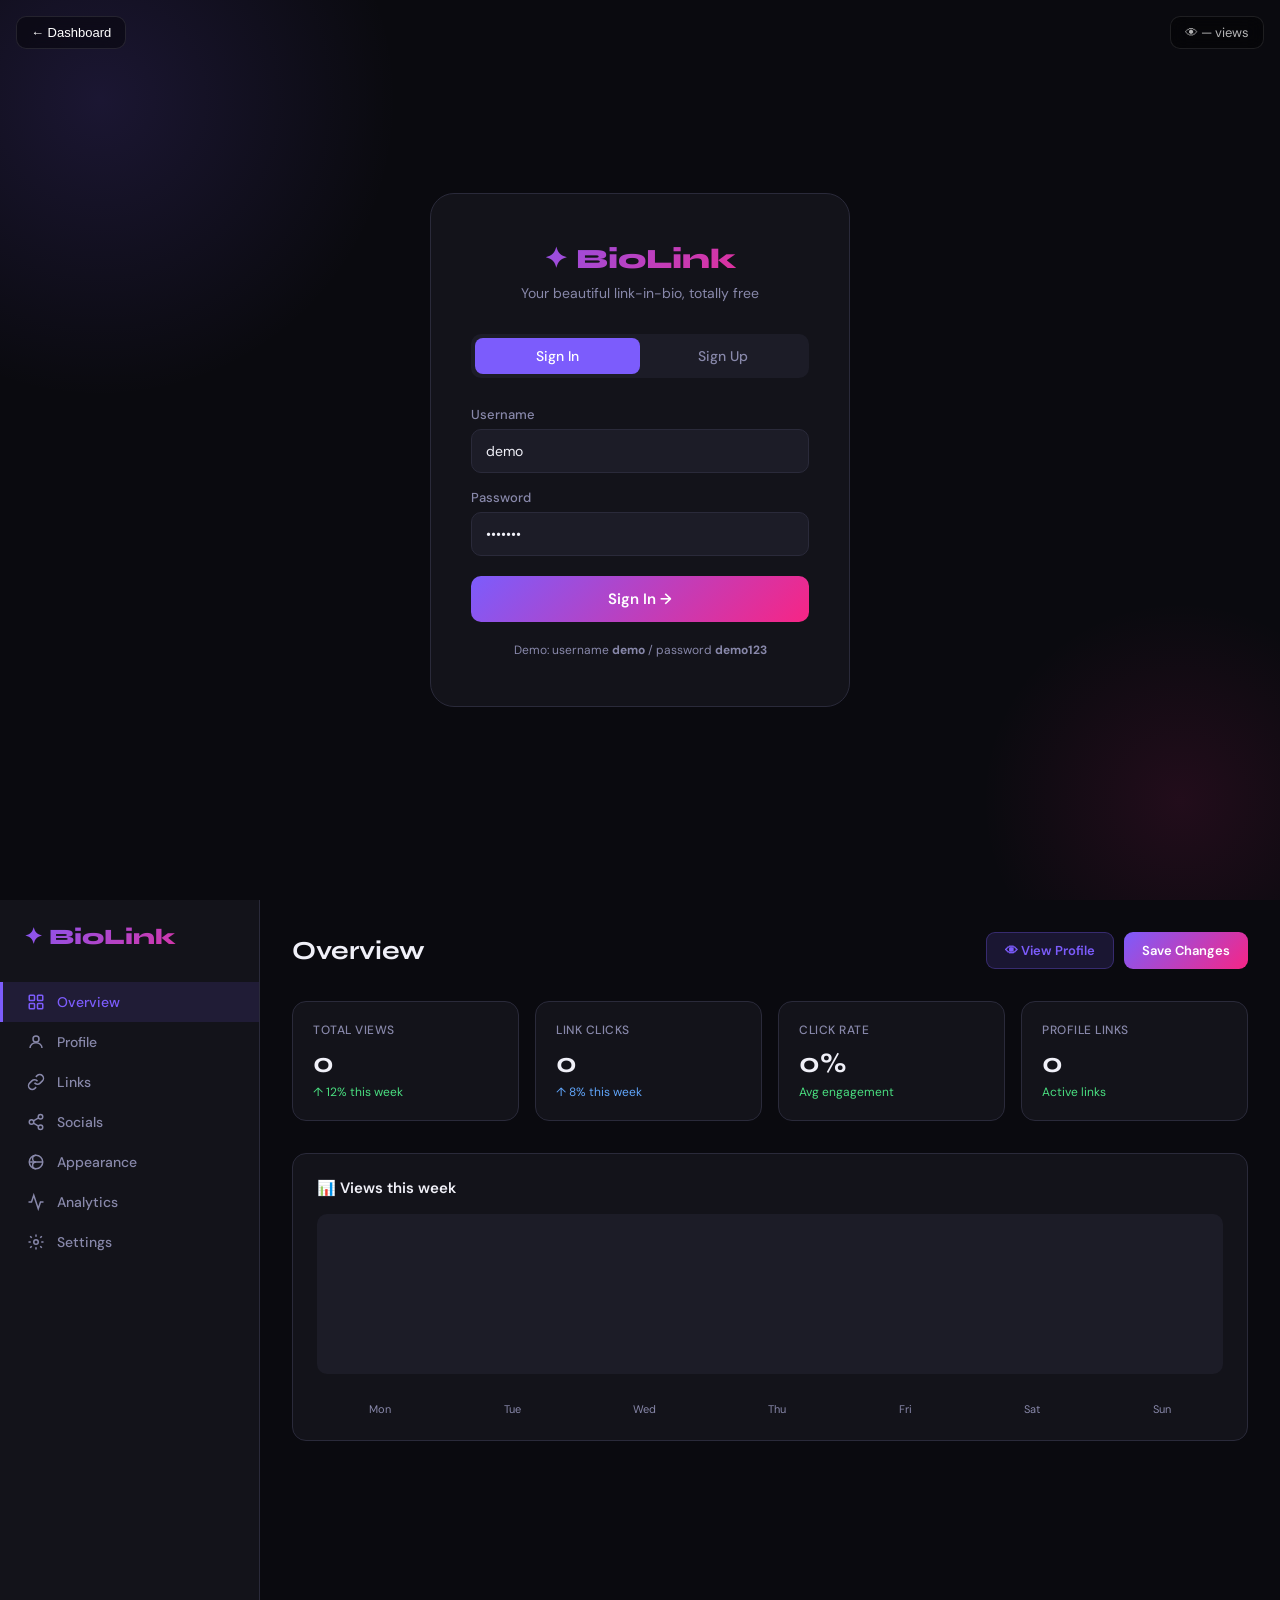
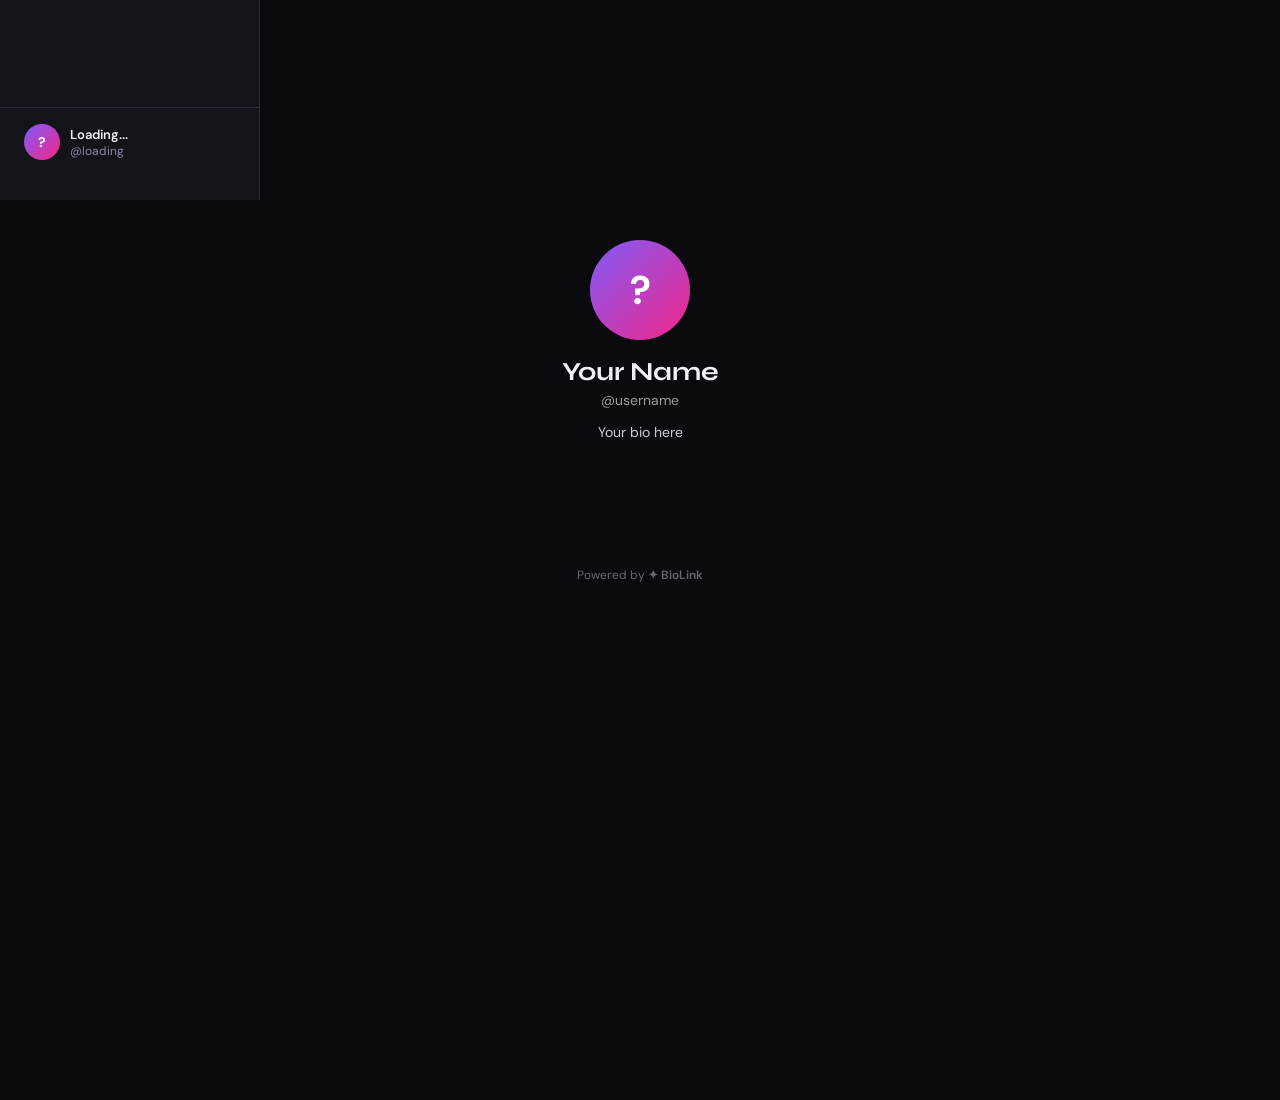
==== docs/index.html @ 74fff9aa "Create index.html" ====
<!DOCTYPE html>
<html lang="en">
<head>
<meta charset="UTF-8">
<meta name="viewport" content="width=device-width, initial-scale=1.0">
<title>BioLink — Your Link in Bio</title>
<link rel="preconnect" href="https://fonts.googleapis.com">
<link href="https://fonts.googleapis.com/css2?family=Syne:wght@400;500;600;700;800&family=DM+Sans:wght@300;400;500;600&display=swap" rel="stylesheet">
<style>
*{margin:0;padding:0;box-sizing:border-box}
:root{
  --accent:#7c5cfc;
  --accent2:#f72585;
  --bg:#0a0a0f;
  --surface:#13131a;
  --surface2:#1c1c27;
  --border:#2a2a3a;
  --text:#f0f0f8;
  --muted:#8888aa;
  --radius:14px;
  --font:'DM Sans',sans-serif;
  --font-display:'Syne',sans-serif;
}
body{font-family:var(--font);background:var(--bg);color:var(--text);min-height:100vh;overflow-x:hidden}

/* ===== PAGES ===== */
.page{display:none;min-height:100vh}
.page.active{display:block}

/* ===== AUTH PAGE ===== */
#auth-page{display:flex;align-items:center;justify-content:center;min-height:100vh;background:var(--bg);position:relative;overflow:hidden}
#auth-page::before{content:'';position:absolute;width:600px;height:600px;border-radius:50%;background:radial-gradient(circle,rgba(124,92,252,.15),transparent 70%);top:-200px;left:-200px;pointer-events:none}
#auth-page::after{content:'';position:absolute;width:400px;height:400px;border-radius:50%;background:radial-gradient(circle,rgba(247,37,133,.1),transparent 70%);bottom:-100px;right:-100px;pointer-events:none}
.auth-box{background:var(--surface);border:1px solid var(--border);border-radius:24px;padding:48px 40px;width:100%;max-width:420px;position:relative;z-index:1}
.auth-logo{font-family:var(--font-display);font-size:28px;font-weight:800;background:linear-gradient(135deg,var(--accent),var(--accent2));-webkit-background-clip:text;-webkit-text-fill-color:transparent;background-clip:text;margin-bottom:8px;text-align:center}
.auth-sub{color:var(--muted);font-size:14px;text-align:center;margin-bottom:32px}
.auth-tabs{display:flex;background:var(--surface2);border-radius:10px;padding:4px;margin-bottom:28px}
.auth-tab{flex:1;padding:9px;text-align:center;border-radius:8px;cursor:pointer;font-size:14px;font-weight:500;color:var(--muted);transition:.2s}
.auth-tab.active{background:var(--accent);color:#fff}
.form-group{margin-bottom:16px}
.form-group label{display:block;font-size:13px;font-weight:500;color:var(--muted);margin-bottom:6px}
.form-group input{width:100%;background:var(--surface2);border:1px solid var(--border);border-radius:10px;padding:12px 14px;color:var(--text);font-size:14px;font-family:var(--font);outline:none;transition:.2s}
.form-group input:focus{border-color:var(--accent)}
.btn-primary{width:100%;padding:13px;background:linear-gradient(135deg,var(--accent),var(--accent2));border:none;border-radius:10px;color:#fff;font-size:15px;font-weight:600;font-family:var(--font);cursor:pointer;transition:.2s;margin-top:4px}
.btn-primary:hover{opacity:.9;transform:translateY(-1px)}
.auth-form{display:none}
.auth-form.active{display:block}

/* ===== DASHBOARD ===== */
#dashboard-page{display:flex;min-height:100vh}
.sidebar{width:260px;background:var(--surface);border-right:1px solid var(--border);display:flex;flex-direction:column;padding:24px 0;position:fixed;height:100vh;z-index:100}
.sidebar-logo{font-family:var(--font-display);font-size:22px;font-weight:800;background:linear-gradient(135deg,var(--accent),var(--accent2));-webkit-background-clip:text;-webkit-text-fill-color:transparent;background-clip:text;padding:0 24px;margin-bottom:32px}
.sidebar-nav{flex:1}
.nav-item{display:flex;align-items:center;gap:12px;padding:11px 24px;cursor:pointer;color:var(--muted);font-size:14px;font-weight:500;transition:.15s;border-left:3px solid transparent}
.nav-item:hover{background:var(--surface2);color:var(--text)}
.nav-item.active{background:rgba(124,92,252,.12);color:var(--accent);border-left-color:var(--accent)}
.nav-item svg{width:18px;height:18px;flex-shrink:0}
.sidebar-bottom{padding:16px 24px;border-top:1px solid var(--border)}
.sidebar-user{display:flex;align-items:center;gap:10px}
.sidebar-avatar{width:36px;height:36px;border-radius:50%;background:linear-gradient(135deg,var(--accent),var(--accent2));display:flex;align-items:center;justify-content:center;font-weight:700;font-size:14px;color:#fff;flex-shrink:0}
.sidebar-username{font-size:13px;font-weight:600;color:var(--text)}
.sidebar-handle{font-size:12px;color:var(--muted)}

.dashboard-main{margin-left:260px;flex:1;padding:32px;min-height:100vh;overflow-y:auto}
.dash-header{display:flex;align-items:center;justify-content:space-between;margin-bottom:32px}
.dash-title{font-family:var(--font-display);font-size:26px;font-weight:700}
.dash-actions{display:flex;gap:10px}
.btn-sm{padding:9px 18px;border-radius:9px;font-size:13px;font-weight:600;font-family:var(--font);cursor:pointer;transition:.2s;border:none}
.btn-ghost{background:var(--surface);border:1px solid var(--border);color:var(--text)}
.btn-ghost:hover{background:var(--surface2)}
.btn-accent{background:linear-gradient(135deg,var(--accent),var(--accent2));color:#fff}
.btn-accent:hover{opacity:.9}

/* Stats */
.stats-grid{display:grid;grid-template-columns:repeat(4,1fr);gap:16px;margin-bottom:32px}
.stat-card{background:var(--surface);border:1px solid var(--border);border-radius:var(--radius);padding:20px}
.stat-label{font-size:12px;color:var(--muted);font-weight:500;margin-bottom:8px;text-transform:uppercase;letter-spacing:.5px}
.stat-value{font-family:var(--font-display);font-size:28px;font-weight:700}
.stat-change{font-size:12px;color:#4ade80;margin-top:4px}

/* Dashboard sections */
.dash-section{margin-bottom:32px}
.dash-section-title{font-size:15px;font-weight:600;margin-bottom:16px;color:var(--text)}
.dash-panel{background:var(--surface);border:1px solid var(--border);border-radius:var(--radius);padding:24px}

/* Profile Editor */
.profile-editor{display:grid;grid-template-columns:1fr 1fr;gap:24px}
.editor-col{}
.field-row{margin-bottom:16px}
.field-row label{display:block;font-size:13px;font-weight:500;color:var(--muted);margin-bottom:6px}
.field-row input,.field-row textarea,.field-row select{width:100%;background:var(--surface2);border:1px solid var(--border);border-radius:9px;padding:11px 13px;color:var(--text);font-size:14px;font-family:var(--font);outline:none;transition:.2s;resize:vertical}
.field-row input:focus,.field-row textarea:focus,.field-row select:focus{border-color:var(--accent)}
.field-row select option{background:var(--surface2)}

/* Avatar upload */
.avatar-upload{display:flex;align-items:center;gap:16px;margin-bottom:20px}
.avatar-preview{width:80px;height:80px;border-radius:50%;background:linear-gradient(135deg,var(--accent),var(--accent2));display:flex;align-items:center;justify-content:center;font-weight:700;font-size:28px;color:#fff;flex-shrink:0;overflow:hidden;cursor:pointer;position:relative}
.avatar-preview img{width:100%;height:100%;object-fit:cover}
.avatar-preview:hover::after{content:'📷';position:absolute;inset:0;background:rgba(0,0,0,.5);display:flex;align-items:center;justify-content:center;font-size:24px}
.avatar-info{flex:1}
.avatar-info p{font-size:13px;color:var(--muted);margin-top:4px}
#avatar-file-input{display:none}

/* Links manager */
.links-list{display:flex;flex-direction:column;gap:10px}
.link-item{background:var(--surface2);border:1px solid var(--border);border-radius:10px;padding:14px;display:flex;align-items:center;gap:12px}
.link-drag{color:var(--muted);cursor:grab;font-size:20px}
.link-icon-select{width:40px;height:40px;background:var(--surface);border:1px solid var(--border);border-radius:8px;display:flex;align-items:center;justify-content:center;font-size:20px;cursor:pointer}
.link-inputs{flex:1;display:flex;gap:8px}
.link-inputs input{flex:1;background:var(--surface);border:1px solid var(--border);border-radius:8px;padding:9px 11px;color:var(--text);font-size:13px;font-family:var(--font);outline:none}
.link-inputs input:focus{border-color:var(--accent)}
.link-delete{background:none;border:none;color:var(--muted);cursor:pointer;font-size:18px;padding:4px;transition:.2s}
.link-delete:hover{color:#f87171}
.add-link-btn{display:flex;align-items:center;justify-content:center;gap:8px;padding:12px;background:var(--surface2);border:1px dashed var(--border);border-radius:10px;cursor:pointer;color:var(--muted);font-size:14px;font-weight:500;transition:.2s}
.add-link-btn:hover{border-color:var(--accent);color:var(--accent)}

/* Social links */
.socials-grid{display:grid;grid-template-columns:1fr 1fr;gap:10px}
.social-input{display:flex;align-items:center;gap:8px;background:var(--surface2);border:1px solid var(--border);border-radius:9px;padding:10px 13px}
.social-icon{font-size:18px;flex-shrink:0}
.social-input input{flex:1;background:none;border:none;color:var(--text);font-size:13px;font-family:var(--font);outline:none}
.social-input input::placeholder{color:var(--muted)}

/* Appearance */
.theme-grid{display:grid;grid-template-columns:repeat(5,1fr);gap:10px;margin-bottom:20px}
.theme-option{aspect-ratio:1;border-radius:10px;cursor:pointer;border:2px solid transparent;transition:.2s;position:relative;overflow:hidden}
.theme-option.selected{border-color:var(--accent)}
.theme-option:hover{transform:scale(1.05)}
.theme-label{font-size:11px;text-align:center;color:var(--muted);margin-top:5px}

.bg-effects{display:grid;grid-template-columns:repeat(4,1fr);gap:10px;margin-bottom:20px}
.effect-option{padding:10px;background:var(--surface2);border:1px solid var(--border);border-radius:9px;cursor:pointer;text-align:center;font-size:12px;color:var(--muted);transition:.2s}
.effect-option.selected{border-color:var(--accent);color:var(--accent)}
.effect-option:hover{border-color:var(--accent)}
.effect-icon{font-size:22px;display:block;margin-bottom:4px}

.color-row{display:flex;align-items:center;justify-content:space-between;padding:12px 0;border-bottom:1px solid var(--border)}
.color-row:last-child{border-bottom:none}
.color-row label{font-size:14px;color:var(--text)}
.color-row input[type=color]{width:36px;height:36px;border:none;border-radius:8px;cursor:pointer;background:none;padding:0}

/* Font selector */
.font-options{display:flex;flex-wrap:wrap;gap:8px;margin-bottom:16px}
.font-option{padding:8px 14px;background:var(--surface2);border:1px solid var(--border);border-radius:8px;cursor:pointer;font-size:13px;color:var(--muted);transition:.2s}
.font-option.selected{border-color:var(--accent);color:var(--accent)}
.font-option:hover{border-color:var(--accent)}

/* Badge section */
.badges-grid{display:grid;grid-template-columns:repeat(auto-fill,minmax(100px,1fr));gap:10px}
.badge-item{background:var(--surface2);border:1px solid var(--border);border-radius:9px;padding:12px;text-align:center;cursor:pointer;transition:.2s}
.badge-item.active{border-color:var(--accent);background:rgba(124,92,252,.1)}
.badge-item:hover{border-color:var(--accent)}
.badge-icon{font-size:24px;display:block;margin-bottom:4px}
.badge-name{font-size:11px;color:var(--muted)}

/* Analytics */
.analytics-chart{height:160px;background:var(--surface2);border-radius:10px;margin-bottom:20px;display:flex;align-items:flex-end;padding:12px;gap:6px}
.chart-bar{flex:1;background:linear-gradient(to top,var(--accent),rgba(124,92,252,.3));border-radius:4px 4px 0 0;transition:.5s;position:relative}
.chart-bar-label{position:absolute;bottom:-20px;left:50%;transform:translateX(-50%);font-size:10px;color:var(--muted);white-space:nowrap}
.clicks-list{display:flex;flex-direction:column;gap:8px}
.click-row{display:flex;align-items:center;gap:12px;padding:10px;background:var(--surface2);border-radius:8px}
.click-bar-wrap{flex:1;height:6px;background:var(--surface);border-radius:3px}
.click-bar{height:100%;background:linear-gradient(90deg,var(--accent),var(--accent2));border-radius:3px;transition:.5s}
.click-label{font-size:13px;color:var(--text);min-width:100px}
.click-count{font-size:13px;color:var(--muted);min-width:40px;text-align:right}

/* Premium badge */
.premium-badge{background:linear-gradient(135deg,#ffd700,#ff8c00);color:#000;font-size:11px;font-weight:700;padding:3px 8px;border-radius:6px;margin-left:8px}

/* Toggle */
.toggle{position:relative;width:44px;height:24px;flex-shrink:0}
.toggle input{opacity:0;width:0;height:0}
.toggle-slider{position:absolute;inset:0;background:var(--surface2);border:1px solid var(--border);border-radius:12px;cursor:pointer;transition:.2s}
.toggle-slider::before{content:'';position:absolute;width:18px;height:18px;border-radius:50%;background:var(--muted);top:2px;left:2px;transition:.2s}
.toggle input:checked+.toggle-slider{background:var(--accent);border-color:var(--accent)}
.toggle input:checked+.toggle-slider::before{transform:translateX(20px);background:#fff}
.toggle-row{display:flex;align-items:center;justify-content:space-between;padding:12px 0;border-bottom:1px solid var(--border)}
.toggle-row:last-child{border-bottom:none}
.toggle-label{font-size:14px;color:var(--text)}
.toggle-desc{font-size:12px;color:var(--muted);margin-top:2px}

/* View Profile Btn */
.view-profile-btn{display:flex;align-items:center;gap:6px;padding:9px 18px;background:rgba(124,92,252,.15);border:1px solid rgba(124,92,252,.3);border-radius:9px;color:var(--accent);font-size:13px;font-weight:600;cursor:pointer;transition:.2s;text-decoration:none;font-family:var(--font)}
.view-profile-btn:hover{background:rgba(124,92,252,.25)}

/* ===== PUBLIC PROFILE PAGE ===== */
#profile-page{min-height:100vh;display:flex;flex-direction:column;align-items:center;padding:40px 16px 80px;position:relative;overflow:hidden}

/* Profile card */
.profile-card{width:100%;max-width:480px;position:relative;z-index:1}
.profile-back{position:fixed;top:16px;left:16px;background:rgba(0,0,0,.4);backdrop-filter:blur(10px);border:1px solid rgba(255,255,255,.1);border-radius:10px;padding:8px 14px;font-size:13px;color:#fff;cursor:pointer;z-index:10;transition:.2s}
.profile-back:hover{background:rgba(0,0,0,.6)}

.profile-header{text-align:center;margin-bottom:24px}
.profile-avatar{width:100px;height:100px;border-radius:50%;margin:0 auto 16px;position:relative;display:flex;align-items:center;justify-content:center;font-size:40px;font-weight:700;color:#fff;overflow:hidden}
.profile-avatar img{width:100%;height:100%;object-fit:cover}
.profile-avatar-ring{position:absolute;inset:-3px;border-radius:50%;background:linear-gradient(135deg,var(--accent),var(--accent2));z-index:-1}

.profile-name{font-size:26px;font-weight:700;margin-bottom:4px;font-family:var(--font-display)}
.profile-handle{font-size:14px;color:rgba(255,255,255,.6);margin-bottom:12px}
.profile-bio{font-size:14px;line-height:1.6;opacity:.85;max-width:360px;margin:0 auto 16px}

.profile-badges{display:flex;justify-content:center;gap:6px;flex-wrap:wrap;margin-bottom:16px}
.profile-badge{padding:4px 10px;border-radius:20px;font-size:12px;font-weight:600;display:inline-flex;align-items:center;gap:4px}

.profile-stats{display:flex;justify-content:center;gap:24px;margin-bottom:24px;opacity:.7;font-size:13px}
.profile-stat-num{font-weight:700;margin-bottom:2px;font-size:16px}

.profile-socials{display:flex;justify-content:center;gap:10px;margin-bottom:28px;flex-wrap:wrap}
.social-pill{padding:7px 14px;background:rgba(255,255,255,.08);border:1px solid rgba(255,255,255,.12);border-radius:20px;font-size:13px;display:flex;align-items:center;gap:6px;cursor:pointer;transition:.2s;text-decoration:none;color:inherit}
.social-pill:hover{background:rgba(255,255,255,.16);transform:translateY(-2px)}

.profile-links{display:flex;flex-direction:column;gap:10px}
.profile-link-btn{display:flex;align-items:center;gap:14px;padding:16px 20px;border-radius:14px;cursor:pointer;transition:.2s;text-decoration:none;color:inherit;border:1px solid rgba(255,255,255,.12);background:rgba(255,255,255,.06);backdrop-filter:blur(10px)}
.profile-link-btn:hover{transform:translateY(-2px);background:rgba(255,255,255,.12)}
.profile-link-icon{width:38px;height:38px;border-radius:10px;display:flex;align-items:center;justify-content:center;font-size:20px;background:rgba(255,255,255,.1);flex-shrink:0}
.profile-link-text{flex:1;font-size:15px;font-weight:500}
.profile-link-arrow{opacity:.4;font-size:18px}

.profile-footer{text-align:center;margin-top:40px;font-size:12px;opacity:.4}
.profile-footer a{color:inherit;text-decoration:none;font-weight:600}

/* Background effects */
.bg-particles canvas{position:fixed;inset:0;pointer-events:none;z-index:0}
.bg-grid{position:fixed;inset:0;background-image:linear-gradient(rgba(255,255,255,.03) 1px,transparent 1px),linear-gradient(90deg,rgba(255,255,255,.03) 1px,transparent 1px);background-size:40px 40px;pointer-events:none;z-index:0}
.bg-aurora{position:fixed;inset:0;pointer-events:none;z-index:0;overflow:hidden}
.bg-aurora::before,.bg-aurora::after{content:'';position:absolute;border-radius:50%;filter:blur(80px);opacity:.3;animation:aurora 8s ease-in-out infinite alternate}
.bg-aurora::before{width:600px;height:600px;background:var(--accent);top:-200px;left:-200px}
.bg-aurora::after{width:500px;height:500px;background:var(--accent2);bottom:-200px;right:-200px;animation-delay:-4s}
@keyframes aurora{0%{transform:translate(0,0) scale(1)}100%{transform:translate(60px,40px) scale(1.1)}}

/* Typewriter */
.typewriter{display:inline-block}
.typewriter::after{content:'|';animation:blink .7s infinite}
@keyframes blink{0%,100%{opacity:1}50%{opacity:0}}

/* Tabs in dashboard */
.dash-tabs{display:flex;gap:4px;background:var(--surface2);border-radius:10px;padding:4px;margin-bottom:24px;width:fit-content}
.dash-tab{padding:8px 18px;border-radius:8px;cursor:pointer;font-size:13px;font-weight:500;color:var(--muted);transition:.15s}
.dash-tab.active{background:var(--accent);color:#fff}

/* Notification toast */
.toast{position:fixed;bottom:24px;right:24px;background:#1c1c27;border:1px solid var(--accent);border-radius:12px;padding:14px 20px;font-size:14px;color:var(--text);z-index:9999;transform:translateY(100px);opacity:0;transition:.3s;max-width:300px}
.toast.show{transform:translateY(0);opacity:1}

/* Profile view counter */
.view-counter{position:fixed;top:16px;right:16px;background:rgba(0,0,0,.4);backdrop-filter:blur(10px);border:1px solid rgba(255,255,255,.1);border-radius:10px;padding:7px 14px;font-size:13px;color:rgba(255,255,255,.7);z-index:10}

/* Responsive */
@media(max-width:900px){
  .stats-grid{grid-template-columns:repeat(2,1fr)}
  .profile-editor{grid-template-columns:1fr}
  .sidebar{width:200px}
  .dashboard-main{margin-left:200px}
}
@media(max-width:640px){
  .sidebar{display:none}
  .dashboard-main{margin-left:0}
  .stats-grid{grid-template-columns:1fr 1fr}
}

/* Cursor effects */
.cursor-sparkle{pointer-events:none;position:fixed;z-index:9999;transition:none}

/* Music player */
.music-player{background:var(--surface2);border:1px solid var(--border);border-radius:12px;padding:14px;display:flex;align-items:center;gap:12px;margin-bottom:16px}
.music-cover{width:44px;height:44px;border-radius:8px;background:linear-gradient(135deg,var(--accent),var(--accent2));display:flex;align-items:center;justify-content:center;font-size:20px;flex-shrink:0}
.music-info{flex:1;min-width:0}
.music-title{font-size:13px;font-weight:600;white-space:nowrap;overflow:hidden;text-overflow:ellipsis}
.music-artist{font-size:12px;color:var(--muted)}
.music-ctrl{background:none;border:none;color:var(--text);cursor:pointer;font-size:22px;padding:4px}
.music-progress{height:3px;background:var(--border);border-radius:2px;margin-top:8px}
.music-progress-fill{height:100%;width:30%;background:linear-gradient(90deg,var(--accent),var(--accent2));border-radius:2px;animation:music-progress 60s linear infinite}
@keyframes music-progress{to{width:100%}}
</style>
</head>
<body>

<!-- TOAST -->
<div class="toast" id="toast"></div>

<!-- ===== AUTH PAGE ===== -->
<div class="page active" id="auth-page">
  <div class="auth-box">
    <div class="auth-logo">✦ BioLink</div>
    <p class="auth-sub">Your beautiful link-in-bio, totally free</p>
    <div class="auth-tabs">
      <div class="auth-tab active" onclick="switchAuthTab('login')">Sign In</div>
      <div class="auth-tab" onclick="switchAuthTab('register')">Sign Up</div>
    </div>
    <div class="auth-form active" id="login-form">
      <div class="form-group">
        <label>Username</label>
        <input type="text" id="login-user" placeholder="yourname" value="demo">
      </div>
      <div class="form-group">
        <label>Password</label>
        <input type="password" id="login-pass" placeholder="••••••••" value="demo123">
      </div>
      <button class="btn-primary" onclick="doLogin()">Sign In →</button>
    </div>
    <div class="auth-form" id="register-form">
      <div class="form-group">
        <label>Choose Username</label>
        <input type="text" id="reg-user" placeholder="coolname">
      </div>
      <div class="form-group">
        <label>Email</label>
        <input type="email" id="reg-email" placeholder="you@email.com">
      </div>
      <div class="form-group">
        <label>Password</label>
        <input type="password" id="reg-pass" placeholder="••••••••">
      </div>
      <button class="btn-primary" onclick="doRegister()">Create Account →</button>
    </div>
    <p style="text-align:center;font-size:12px;color:var(--muted);margin-top:20px">Demo: username <strong>demo</strong> / password <strong>demo123</strong></p>
  </div>
</div>

<!-- ===== DASHBOARD ===== -->
<div class="page" id="dashboard-page">
  <div class="sidebar">
    <div class="sidebar-logo">✦ BioLink</div>
    <nav class="sidebar-nav">
      <div class="nav-item active" onclick="showDashTab('overview')">
        <svg viewBox="0 0 24 24" fill="none" stroke="currentColor" stroke-width="2"><rect x="3" y="3" width="7" height="7" rx="1"/><rect x="14" y="3" width="7" height="7" rx="1"/><rect x="3" y="14" width="7" height="7" rx="1"/><rect x="14" y="14" width="7" height="7" rx="1"/></svg>
        Overview
      </div>
      <div class="nav-item" onclick="showDashTab('profile')">
        <svg viewBox="0 0 24 24" fill="none" stroke="currentColor" stroke-width="2"><circle cx="12" cy="8" r="4"/><path d="M4 20c0-4 3.6-7 8-7s8 3 8 7"/></svg>
        Profile
      </div>
      <div class="nav-item" onclick="showDashTab('links')">
        <svg viewBox="0 0 24 24" fill="none" stroke="currentColor" stroke-width="2"><path d="M10 13a5 5 0 0 0 7.54.54l3-3a5 5 0 0 0-7.07-7.07l-1.72 1.71"/><path d="M14 11a5 5 0 0 0-7.54-.54l-3 3a5 5 0 0 0 7.07 7.07l1.71-1.71"/></svg>
        Links
      </div>
      <div class="nav-item" onclick="showDashTab('socials')">
        <svg viewBox="0 0 24 24" fill="none" stroke="currentColor" stroke-width="2"><circle cx="18" cy="5" r="3"/><circle cx="6" cy="12" r="3"/><circle cx="18" cy="19" r="3"/><line x1="8.59" y1="13.51" x2="15.42" y2="17.49"/><line x1="15.41" y1="6.51" x2="8.59" y2="10.49"/></svg>
        Socials
      </div>
      <div class="nav-item" onclick="showDashTab('appearance')">
        <svg viewBox="0 0 24 24" fill="none" stroke="currentColor" stroke-width="2"><circle cx="12" cy="12" r="9"/><path d="M12 3a4.5 4.5 0 0 0 0 9 4.5 4.5 0 0 0 0 9"/><path d="M3 12h18"/></svg>
        Appearance
      </div>
      <div class="nav-item" onclick="showDashTab('analytics')">
        <svg viewBox="0 0 24 24" fill="none" stroke="currentColor" stroke-width="2"><polyline points="22 12 18 12 15 21 9 3 6 12 2 12"/></svg>
        Analytics
      </div>
      <div class="nav-item" onclick="showDashTab('settings')">
        <svg viewBox="0 0 24 24" fill="none" stroke="currentColor" stroke-width="2"><circle cx="12" cy="12" r="3"/><path d="M12 2v3M12 19v3M4.22 4.22l2.12 2.12M17.66 17.66l2.12 2.12M2 12h3M19 12h3M4.22 19.78l2.12-2.12M17.66 6.34l2.12-2.12"/></svg>
        Settings
      </div>
    </nav>
    <div class="sidebar-bottom">
      <div class="sidebar-user">
        <div class="sidebar-avatar" id="sb-avatar">?</div>
        <div>
          <div class="sidebar-username" id="sb-username">Loading...</div>
          <div class="sidebar-handle" id="sb-handle">@loading</div>
        </div>
      </div>
    </div>
  </div>

  <div class="dashboard-main">

    <!-- OVERVIEW -->
    <div id="tab-overview">
      <div class="dash-header">
        <div class="dash-title">Overview</div>
        <div class="dash-actions">
          <button class="btn-sm btn-ghost view-profile-btn" onclick="viewProfile()">👁 View Profile</button>
          <button class="btn-sm btn-accent" onclick="saveAll()">Save Changes</button>
        </div>
      </div>
      <div class="stats-grid">
        <div class="stat-card">
          <div class="stat-label">Total Views</div>
          <div class="stat-value" id="stat-views">0</div>
          <div class="stat-change">↑ 12% this week</div>
        </div>
        <div class="stat-card">
          <div class="stat-label">Link Clicks</div>
          <div class="stat-value" id="stat-clicks">0</div>
          <div class="stat-change" style="color:#60a5fa">↑ 8% this week</div>
        </div>
        <div class="stat-card">
          <div class="stat-label">Click Rate</div>
          <div class="stat-value" id="stat-ctr">0%</div>
          <div class="stat-change">Avg engagement</div>
        </div>
        <div class="stat-card">
          <div class="stat-label">Profile Links</div>
          <div class="stat-value" id="stat-links">0</div>
          <div class="stat-change">Active links</div>
        </div>
      </div>
      <div class="dash-panel">
        <div class="dash-section-title">📊 Views this week</div>
        <div class="analytics-chart" id="overview-chart"></div>
        <div style="display:flex;gap:8px;justify-content:space-around;margin-top:28px;font-size:11px;color:var(--muted)">
          <span>Mon</span><span>Tue</span><span>Wed</span><span>Thu</span><span>Fri</span><span>Sat</span><span>Sun</span>
        </div>
      </div>
    </div>

    <!-- PROFILE -->
    <div id="tab-profile" style="display:none">
      <div class="dash-header">
        <div class="dash-title">Profile</div>
        <button class="btn-sm btn-accent" onclick="saveAll()">Save Changes</button>
      </div>
      <div class="dash-panel">
        <div class="dash-section-title">Profile Info</div>
        <div class="avatar-upload">
          <div class="avatar-preview" id="dash-avatar" onclick="document.getElementById('avatar-file-input').click()">?</div>
          <div class="avatar-info">
            <button class="btn-sm btn-ghost" onclick="document.getElementById('avatar-file-input').click()">Upload Photo</button>
            <p>JPG, PNG or GIF. Max 5MB.</p>
          </div>
          <input type="file" id="avatar-file-input" accept="image/*" onchange="handleAvatarUpload(event)">
        </div>
        <div class="profile-editor">
          <div class="editor-col">
            <div class="field-row">
              <label>Display Name</label>
              <input type="text" id="field-name" placeholder="Your Name">
            </div>
            <div class="field-row">
              <label>Username</label>
              <input type="text" id="field-username" placeholder="username">
            </div>
            <div class="field-row">
              <label>Bio</label>
              <textarea id="field-bio" rows="4" placeholder="Tell the world about yourself..."></textarea>
            </div>
          </div>
          <div class="editor-col">
            <div class="field-row">
              <label>Location</label>
              <input type="text" id="field-location" placeholder="City, Country">
            </div>
            <div class="field-row">
              <label>Pronouns</label>
              <input type="text" id="field-pronouns" placeholder="they/them">
            </div>
            <div class="field-row">
              <label>Website</label>
              <input type="url" id="field-website" placeholder="https://yoursite.com">
            </div>
            <div class="field-row">
              <label>Profile Badges</label>
              <div class="badges-grid" id="badges-grid"></div>
            </div>
          </div>
        </div>
      </div>
    </div>

    <!-- LINKS -->
    <div id="tab-links" style="display:none">
      <div class="dash-header">
        <div class="dash-title">Links</div>
        <button class="btn-sm btn-accent" onclick="saveAll()">Save Changes</button>
      </div>
      <div class="dash-panel">
        <div class="dash-section-title">Your Links</div>
        <div class="links-list" id="links-list"></div>
        <div class="add-link-btn" onclick="addLink()" style="margin-top:12px">
          <span>＋</span> Add New Link
        </div>
      </div>
      <div class="dash-panel" style="margin-top:20px">
        <div class="dash-section-title">🎵 Music Widget <span class="premium-badge">PREMIUM</span></div>
        <div class="music-player" id="music-widget-preview">
          <div class="music-cover">🎵</div>
          <div class="music-info">
            <div class="music-title" id="music-title-input-display">Song Title</div>
            <div class="music-artist" id="music-artist-input-display">Artist Name</div>
            <div class="music-progress"><div class="music-progress-fill"></div></div>
          </div>
          <button class="music-ctrl">▶</button>
        </div>
        <div style="display:flex;gap:10px;margin-top:12px">
          <div style="flex:1"><label style="font-size:12px;color:var(--muted);display:block;margin-bottom:4px">Song Title</label>
            <input type="text" id="music-title" placeholder="Song name" style="width:100%;background:var(--surface2);border:1px solid var(--border);border-radius:8px;padding:9px;color:var(--text);font-family:var(--font);outline:none" oninput="document.getElementById('music-title-input-display').textContent=this.value||'Song Title'">
          </div>
          <div style="flex:1"><label style="font-size:12px;color:var(--muted);display:block;margin-bottom:4px">Artist</label>
            <input type="text" id="music-artist" placeholder="Artist name" style="width:100%;background:var(--surface2);border:1px solid var(--border);border-radius:8px;padding:9px;color:var(--text);font-family:var(--font);outline:none" oninput="document.getElementById('music-artist-input-display').textContent=this.value||'Artist Name'">
          </div>
          <div style="flex:1"><label style="font-size:12px;color:var(--muted);display:block;margin-bottom:4px">Spotify URL</label>
            <input type="url" id="music-url" placeholder="https://open.spotify.com/..." style="width:100%;background:var(--surface2);border:1px solid var(--border);border-radius:8px;padding:9px;color:var(--text);font-family:var(--font);outline:none">
          </div>
        </div>
      </div>
    </div>

    <!-- SOCIALS -->
    <div id="tab-socials" style="display:none">
      <div class="dash-header">
        <div class="dash-title">Social Media</div>
        <button class="btn-sm btn-accent" onclick="saveAll()">Save Changes</button>
      </div>
      <div class="dash-panel">
        <div class="dash-section-title">Connect Your Accounts</div>
        <div class="socials-grid" id="socials-grid"></div>
      </div>
    </div>

    <!-- APPEARANCE -->
    <div id="tab-appearance" style="display:none">
      <div class="dash-header">
        <div class="dash-title">Appearance</div>
        <button class="btn-sm btn-accent" onclick="saveAll()">Save Changes</button>
      </div>
      <div class="dash-panel" style="margin-bottom:20px">
        <div class="dash-section-title">🎨 Theme</div>
        <div class="theme-grid" id="theme-grid"></div>
      </div>
      <div class="dash-panel" style="margin-bottom:20px">
        <div class="dash-section-title">✨ Background Effect</div>
        <div class="bg-effects" id="bg-effects-grid"></div>
      </div>
      <div class="dash-panel" style="margin-bottom:20px">
        <div class="dash-section-title">🔤 Font <span class="premium-badge">PREMIUM</span></div>
        <div class="font-options" id="font-options"></div>
      </div>
      <div class="dash-panel" style="margin-bottom:20px">
        <div class="dash-section-title">🎨 Custom Colors</div>
        <div class="color-row">
          <label>Accent Color</label>
          <input type="color" id="color-accent" value="#7c5cfc" oninput="updateAccentPreview(this.value)">
        </div>
        <div class="color-row">
          <label>Background Color</label>
          <input type="color" id="color-bg" value="#0a0a0f">
        </div>
        <div class="color-row">
          <label>Text Color</label>
          <input type="color" id="color-text" value="#f0f0f8">
        </div>
        <div class="color-row">
          <label>Card Background</label>
          <input type="color" id="color-card" value="#13131a">
        </div>
      </div>
      <div class="dash-panel">
        <div class="dash-section-title">⌨️ Typewriter Effect <span class="premium-badge">PREMIUM</span></div>
        <div class="toggle-row">
          <div>
            <div class="toggle-label">Enable Typewriter</div>
            <div class="toggle-desc">Animate your bio with a typewriter effect</div>
          </div>
          <label class="toggle"><input type="checkbox" id="toggle-typewriter"><span class="toggle-slider"></span></label>
        </div>
        <div id="typewriter-settings" style="margin-top:16px">
          <div class="field-row">
            <label>Typewriter Lines (one per line)</label>
            <textarea id="typewriter-lines" rows="4" placeholder="Developer&#10;Creator&#10;Dreamer" style="width:100%;background:var(--surface2);border:1px solid var(--border);border-radius:9px;padding:11px 13px;color:var(--text);font-size:14px;font-family:var(--font);outline:none;resize:vertical"></textarea>
          </div>
        </div>
      </div>
    </div>

    <!-- ANALYTICS -->
    <div id="tab-analytics" style="display:none">
      <div class="dash-header">
        <div class="dash-title">Analytics</div>
      </div>
      <div class="stats-grid" style="margin-bottom:24px">
        <div class="stat-card"><div class="stat-label">Total Views</div><div class="stat-value" id="an-views">0</div></div>
        <div class="stat-card"><div class="stat-label">Unique Visitors</div><div class="stat-value" id="an-unique">0</div></div>
        <div class="stat-card"><div class="stat-label">Total Clicks</div><div class="stat-value" id="an-clicks">0</div></div>
        <div class="stat-card"><div class="stat-label">Click Rate</div><div class="stat-value" id="an-ctr">0%</div></div>
      </div>
      <div class="dash-panel" style="margin-bottom:20px">
        <div class="dash-section-title">📈 Daily Views (Last 30 days)</div>
        <div id="analytics-chart-container" style="height:200px;display:flex;align-items:flex-end;gap:4px;padding-top:12px"></div>
      </div>
      <div class="dash-panel">
        <div class="dash-section-title">🔗 Link Click Breakdown</div>
        <div class="clicks-list" id="clicks-breakdown"></div>
      </div>
    </div>

    <!-- SETTINGS -->
    <div id="tab-settings" style="display:none">
      <div class="dash-header">
        <div class="dash-title">Settings</div>
        <button class="btn-sm btn-accent" onclick="saveAll()">Save Changes</button>
      </div>
      <div class="dash-panel" style="margin-bottom:20px">
        <div class="dash-section-title">Privacy</div>
        <div class="toggle-row">
          <div><div class="toggle-label">Hide View Count</div><div class="toggle-desc">Don't show how many people viewed your profile</div></div>
          <label class="toggle"><input type="checkbox" id="toggle-hide-views"><span class="toggle-slider"></span></label>
        </div>
        <div class="toggle-row">
          <div><div class="toggle-label">Hide Badges</div><div class="toggle-desc">Don't display profile badges publicly</div></div>
          <label class="toggle"><input type="checkbox" id="toggle-hide-badges"><span class="toggle-slider"></span></label>
        </div>
        <div class="toggle-row">
          <div><div class="toggle-label">Profile Active</div><div class="toggle-desc">Make your profile publicly visible</div></div>
          <label class="toggle"><input type="checkbox" id="toggle-active" checked><span class="toggle-slider"></span></label>
        </div>
      </div>
      <div class="dash-panel" style="margin-bottom:20px">
        <div class="dash-section-title">SEO & Metadata <span class="premium-badge">PREMIUM</span></div>
        <div class="field-row">
          <label>Meta Title</label>
          <input type="text" id="seo-title" placeholder="Your Name — Links">
        </div>
        <div class="field-row">
          <label>Meta Description</label>
          <textarea id="seo-desc" rows="3" placeholder="Check out all my links..."></textarea>
        </div>
      </div>
      <div class="dash-panel" style="margin-bottom:20px">
        <div class="dash-section-title">Username Aliases <span class="premium-badge">PREMIUM</span></div>
        <p style="font-size:13px;color:var(--muted);margin-bottom:12px">Add extra usernames that redirect to your main profile.</p>
        <div class="field-row">
          <label>Alias 1</label>
          <input type="text" id="alias-1" placeholder="alternative-name">
        </div>
        <div class="field-row">
          <label>Alias 2</label>
          <input type="text" id="alias-2" placeholder="another-alias">
        </div>
      </div>
      <div class="dash-panel" style="margin-bottom:20px">
        <div class="dash-section-title">Cursor Effect <span class="premium-badge">PREMIUM</span></div>
        <div class="toggle-row">
          <div><div class="toggle-label">Sparkle Cursor</div><div class="toggle-desc">Sparkles follow your cursor on the public profile</div></div>
          <label class="toggle"><input type="checkbox" id="toggle-cursor"><span class="toggle-slider"></span></label>
        </div>
      </div>
      <div class="dash-panel">
        <div class="dash-section-title">Account</div>
        <div style="display:flex;gap:10px;flex-wrap:wrap">
          <button class="btn-sm btn-ghost" onclick="viewProfile()">👁 View My Profile</button>
          <button class="btn-sm btn-ghost" onclick="copyProfileLink()">🔗 Copy Profile Link</button>
          <button class="btn-sm btn-ghost" onclick="exportData()">📤 Export Data</button>
          <button class="btn-sm" style="background:#7f1d1d;color:#fca5a5;border:none;border-radius:9px;padding:9px 18px;font-size:13px;font-weight:600;cursor:pointer" onclick="doLogout()">Sign Out</button>
        </div>
      </div>
    </div>

  </div>
</div>

<!-- ===== PUBLIC PROFILE ===== -->
<div class="page" id="profile-page">
  <button class="profile-back" onclick="showDashboard()">← Dashboard</button>
  <div class="view-counter" id="view-counter">👁 — views</div>
  <div id="profile-bg-effect"></div>

  <div class="profile-card" id="profile-card">
    <div class="profile-header">
      <div class="profile-avatar" id="prof-avatar">
        <div class="profile-avatar-ring"></div>
        <span id="prof-avatar-text">?</span>
      </div>
      <div class="profile-name" id="prof-name">Your Name</div>
      <div class="profile-handle" id="prof-handle">@username</div>
      <div class="profile-bio" id="prof-bio">Your bio here</div>
      <div class="profile-badges" id="prof-badges"></div>
      <div class="profile-stats" id="prof-stats"></div>
    </div>
    <div class="profile-socials" id="prof-socials"></div>
    <div class="profile-links" id="prof-links"></div>
    <div class="profile-footer" id="prof-footer">
      Powered by <a href="#">✦ BioLink</a>
    </div>
  </div>
</div>

<script>
// ===== DATA STORE =====
let store = {
  users: {},
  currentUser: null
};

const defaultProfile = {
  name: 'Demo User',
  username: 'demo',
  bio: 'Welcome to my profile! I create things on the internet.',
  location: '',
  pronouns: '',
  website: '',
  avatar: null,
  links: [
    {id:1, icon:'🌐', title:'My Website', url:'https://example.com'},
    {id:2, icon:'📺', title:'YouTube Channel', url:'https://youtube.com'},
  ],
  socials: {
    twitter:'', instagram:'', tiktok:'', youtube:'',
    twitch:'', discord:'', github:'', linkedin:'',
    spotify:'', reddit:'',
  },
  theme:'dark-purple',
  bgEffect:'none',
  font:'DM Sans',
  colorAccent:'#7c5cfc',
  colorBg:'#0a0a0f',
  colorText:'#f0f0f8',
  colorCard:'#13131a',
  typewriter:false,
  typewriterLines:'Developer\nCreator\nDreamer',
  badges:[],
  hideViews:false,
  hideBadges:false,
  active:true,
  seoTitle:'',
  seoDesc:'',
  alias1:'',
  alias2:'',
  cursorEffect:false,
  music:{title:'',artist:'',url:''},
  analytics:{views:247, clicks:89, history:[30,45,22,67,55,80,48,90,35,60,75,40,55,70,88,44,33,78,92,65,50,41,68,80,73,58,44,62,88,95]},
  linkClicks:{},
};

// ===== INIT =====
function init(){
  const saved = localStorage.getItem('biolink_store');
  if(saved) store = JSON.parse(saved);
  if(!store.users['demo']){
    store.users['demo'] = {password:'demo123', profile:{...defaultProfile}};
  }
  if(!store.users) store.users = {};
  renderBadgesGrid();
  renderSocialsGrid();
  renderThemeGrid();
  renderBgEffects();
  renderFontOptions();
}

function save(){
  localStorage.setItem('biolink_store',JSON.stringify(store));
}

function getProfile(){
  if(!store.currentUser) return null;
  return store.users[store.currentUser].profile;
}

// ===== AUTH =====
function switchAuthTab(tab){
  document.querySelectorAll('.auth-tab').forEach((t,i)=>t.classList.toggle('active',i===(tab==='login'?0:1)));
  document.getElementById('login-form').classList.toggle('active', tab==='login');
  document.getElementById('register-form').classList.toggle('active', tab==='register');
}

function doLogin(){
  const u = document.getElementById('login-user').value.trim();
  const p = document.getElementById('login-pass').value;
  if(!store.users[u] || store.users[u].password !== p){
    toast('❌ Invalid username or password'); return;
  }
  store.currentUser = u;
  save();
  showDashboard();
}

function doRegister(){
  const u = document.getElementById('reg-user').value.trim();
  const e = document.getElementById('reg-email').value.trim();
  const p = document.getElementById('reg-pass').value;
  if(!u || !e || !p){ toast('❌ Please fill all fields'); return; }
  if(store.users[u]){ toast('❌ Username taken'); return; }
  store.users[u] = {password:p, profile:{...defaultProfile, name:u, username:u, analytics:{views:0,clicks:0,history:Array(30).fill(0)}, linkClicks:{}}};
  store.currentUser = u;
  save();
  showDashboard();
}

function doLogout(){
  store.currentUser = null;
  save();
  showPage('auth-page');
}

// ===== PAGES =====
function showPage(id){
  document.querySelectorAll('.page').forEach(p=>p.classList.remove('active'));
  document.getElementById(id).classList.add('active');
}

function showDashboard(){
  if(!store.currentUser){ showPage('auth-page'); return; }
  showPage('dashboard-page');
  loadDashboard();
}

function viewProfile(){
  saveAll();
  showPage('profile-page');
  renderProfile();
  // increment views
  const pr = getProfile();
  pr.analytics.views = (pr.analytics.views||0)+1;
  const hist = pr.analytics.history;
  hist[hist.length-1]++;
  save();
}

// ===== DASHBOARD TABS =====
function showDashTab(tab){
  ['overview','profile','links','socials','appearance','analytics','settings'].forEach(t=>{
    document.getElementById('tab-'+t).style.display = t===tab?'':'none';
  });
  document.querySelectorAll('.nav-item').forEach((n,i)=>{
    n.classList.toggle('active', ['overview','profile','links','socials','appearance','analytics','settings'][i]===tab);
  });
  if(tab==='analytics') renderAnalytics();
  if(tab==='overview') renderOverview();
}

// ===== LOAD DASHBOARD =====
function loadDashboard(){
  const pr = getProfile();
  if(!pr) return;

  document.getElementById('sb-avatar').textContent = pr.name?pr.name[0].toUpperCase():'?';
  document.getElementById('sb-username').textContent = pr.name||pr.username;
  document.getElementById('sb-handle').textContent = '@'+(pr.username||'user');

  // dash avatar
  const da = document.getElementById('dash-avatar');
  if(pr.avatar){ da.innerHTML=`<img src="${pr.avatar}" style="width:100%;height:100%;object-fit:cover;border-radius:50%">`; }
  else{ da.textContent = pr.name?pr.name[0].toUpperCase():'?'; }

  document.getElementById('field-name').value = pr.name||'';
  document.getElementById('field-username').value = pr.username||'';
  document.getElementById('field-bio').value = pr.bio||'';
  document.getElementById('field-location').value = pr.location||'';
  document.getElementById('field-pronouns').value = pr.pronouns||'';
  document.getElementById('field-website').value = pr.website||'';

  renderLinksManager();
  loadSocials();
  loadSettings();
  loadAppearance();
  renderOverview();
  loadBadges();
  loadMusic();
}

function loadMusic(){
  const pr = getProfile();
  if(!pr.music) return;
  document.getElementById('music-title').value = pr.music.title||'';
  document.getElementById('music-artist').value = pr.music.artist||'';
  document.getElementById('music-url').value = pr.music.url||'';
  document.getElementById('music-title-input-display').textContent = pr.music.title||'Song Title';
  document.getElementById('music-artist-input-display').textContent = pr.music.artist||'Artist Name';
}

function loadSettings(){
  const pr = getProfile();
  document.getElementById('toggle-hide-views').checked = pr.hideViews||false;
  document.getElementById('toggle-hide-badges').checked = pr.hideBadges||false;
  document.getElementById('toggle-active').checked = pr.active!==false;
  document.getElementById('seo-title').value = pr.seoTitle||'';
  document.getElementById('seo-desc').value = pr.seoDesc||'';
  document.getElementById('alias-1').value = pr.alias1||'';
  document.getElementById('alias-2').value = pr.alias2||'';
  document.getElementById('toggle-cursor').checked = pr.cursorEffect||false;
}

function loadAppearance(){
  const pr = getProfile();
  document.getElementById('toggle-typewriter').checked = pr.typewriter||false;
  document.getElementById('typewriter-lines').value = pr.typewriterLines||'Developer\nCreator\nDreamer';
  document.getElementById('color-accent').value = pr.colorAccent||'#7c5cfc';
  document.getElementById('color-bg').value = pr.colorBg||'#0a0a0f';
  document.getElementById('color-text').value = pr.colorText||'#f0f0f8';
  document.getElementById('color-card').value = pr.colorCard||'#13131a';
  selectTheme(pr.theme||'dark-purple');
  selectEffect(pr.bgEffect||'none');
  selectFont(pr.font||'DM Sans');
}

function loadBadges(){
  const pr = getProfile();
  document.querySelectorAll('.badge-item').forEach(b=>{
    b.classList.toggle('active', (pr.badges||[]).includes(b.dataset.badge));
  });
}

// ===== SAVE ALL =====
function saveAll(){
  const pr = getProfile();
  if(!pr) return;
  pr.name = document.getElementById('field-name').value;
  pr.username = document.getElementById('field-username').value;
  pr.bio = document.getElementById('field-bio').value;
  pr.location = document.getElementById('field-location').value;
  pr.pronouns = document.getElementById('field-pronouns').value;
  pr.website = document.getElementById('field-website').value;
  pr.hideViews = document.getElementById('toggle-hide-views').checked;
  pr.hideBadges = document.getElementById('toggle-hide-badges').checked;
  pr.active = document.getElementById('toggle-active').checked;
  pr.seoTitle = document.getElementById('seo-title').value;
  pr.seoDesc = document.getElementById('seo-desc').value;
  pr.alias1 = document.getElementById('alias-1').value;
  pr.alias2 = document.getElementById('alias-2').value;
  pr.cursorEffect = document.getElementById('toggle-cursor').checked;
  pr.typewriter = document.getElementById('toggle-typewriter').checked;
  pr.typewriterLines = document.getElementById('typewriter-lines').value;
  pr.colorAccent = document.getElementById('color-accent').value;
  pr.colorBg = document.getElementById('color-bg').value;
  pr.colorText = document.getElementById('color-text').value;
  pr.colorCard = document.getElementById('color-card').value;
  pr.music = {
    title: document.getElementById('music-title').value,
    artist: document.getElementById('music-artist').value,
    url: document.getElementById('music-url').value,
  };
  saveSocials();
  saveLinks();
  save();
  toast('✅ Profile saved!');
  document.getElementById('sb-avatar').textContent = pr.name?pr.name[0].toUpperCase():'?';
  document.getElementById('sb-username').textContent = pr.name||pr.username;
  document.getElementById('sb-handle').textContent = '@'+(pr.username||'user');
}

// ===== LINKS =====
let linkIdCounter = 100;
function renderLinksManager(){
  const pr = getProfile();
  const list = document.getElementById('links-list');
  list.innerHTML = '';
  (pr.links||[]).forEach(link=>{
    const div = document.createElement('div');
    div.className = 'link-item';
    div.dataset.id = link.id;
    div.innerHTML = `
      <span class="link-drag">⠿</span>
      <div class="link-icon-select" onclick="pickEmoji(${link.id})" title="Click to change icon">${link.icon||'🔗'}</div>
      <div class="link-inputs">
        <input type="text" placeholder="Link Title" value="${link.title||''}" data-field="title">
        <input type="url" placeholder="https://..." value="${link.url||''}" data-field="url">
      </div>
      <button class="link-delete" onclick="deleteLink(${link.id})">✕</button>
    `;
    list.appendChild(div);
  });
}

const EMOJIS = ['🌐','📺','🎵','🎮','📸','✉️','💼','📝','🎨','💻','🛒','📱','🎤','🎬','🔗','⭐','❤️','🚀','📡','🎯'];
function pickEmoji(id){
  const pr = getProfile();
  const link = pr.links.find(l=>l.id===id);
  if(!link) return;
  const idx = (EMOJIS.indexOf(link.icon||'🔗')+1)%EMOJIS.length;
  link.icon = EMOJIS[idx];
  renderLinksManager();
}

function addLink(){
  const pr = getProfile();
  if(!pr.links) pr.links=[];
  pr.links.push({id:++linkIdCounter, icon:'🔗', title:'', url:''});
  renderLinksManager();
}

function deleteLink(id){
  const pr = getProfile();
  pr.links = pr.links.filter(l=>l.id!==id);
  renderLinksManager();
}

function saveLinks(){
  const pr = getProfile();
  const items = document.querySelectorAll('.link-item');
  const links = [];
  items.forEach(item=>{
    const id = parseInt(item.dataset.id);
    const existing = (pr.links||[]).find(l=>l.id===id)||{id,icon:'🔗'};
    const inputs = item.querySelectorAll('input');
    existing.title = inputs[0].value;
    existing.url = inputs[1].value;
    links.push(existing);
  });
  pr.links = links;
}

// ===== SOCIALS =====
const SOCIAL_LIST = [
  {key:'twitter', icon:'𝕏', label:'Twitter/X'},
  {key:'instagram', icon:'📷', label:'Instagram'},
  {key:'tiktok', icon:'🎵', label:'TikTok'},
  {key:'youtube', icon:'▶️', label:'YouTube'},
  {key:'twitch', icon:'🟣', label:'Twitch'},
  {key:'discord', icon:'💬', label:'Discord'},
  {key:'github', icon:'🐙', label:'GitHub'},
  {key:'linkedin', icon:'💼', label:'LinkedIn'},
  {key:'spotify', icon:'🎧', label:'Spotify'},
  {key:'reddit', icon:'🔴', label:'Reddit'},
];

function renderSocialsGrid(){
  const grid = document.getElementById('socials-grid');
  grid.innerHTML = SOCIAL_LIST.map(s=>`
    <div class="social-input">
      <span class="social-icon">${s.icon}</span>
      <input type="text" id="social-${s.key}" placeholder="${s.label} URL or @handle">
    </div>
  `).join('');
}

function loadSocials(){
  const pr = getProfile();
  SOCIAL_LIST.forEach(s=>{
    const el = document.getElementById('social-'+s.key);
    if(el) el.value = pr.socials?.[s.key]||'';
  });
}

function saveSocials(){
  const pr = getProfile();
  if(!pr.socials) pr.socials = {};
  SOCIAL_LIST.forEach(s=>{
    const el = document.getElementById('social-'+s.key);
    if(el) pr.socials[s.key] = el.value;
  });
}

// ===== THEMES =====
const THEMES = [
  {id:'dark-purple', bg:'linear-gradient(135deg,#0a0a0f,#1a0a2e)', name:'Purple'},
  {id:'dark-blue', bg:'linear-gradient(135deg,#0a0f1a,#0a1628)', name:'Ocean'},
  {id:'dark-pink', bg:'linear-gradient(135deg,#1a0a14,#2a0a1a)', name:'Rose'},
  {id:'dark-green', bg:'linear-gradient(135deg,#0a1a0a,#0a2a14)', name:'Forest'},
  {id:'midnight', bg:'linear-gradient(135deg,#000000,#0d0d0d)', name:'Midnight'},
  {id:'sunset', bg:'linear-gradient(135deg,#1a0505,#1a0a00)', name:'Sunset'},
  {id:'teal', bg:'linear-gradient(135deg,#001a1a,#00101a)', name:'Teal'},
  {id:'slate', bg:'linear-gradient(135deg,#0f1117,#171923)', name:'Slate'},
  {id:'light', bg:'linear-gradient(135deg,#f8f8ff,#eee8ff)', name:'Light'},
  {id:'warm', bg:'linear-gradient(135deg,#1a1208,#12100a)', name:'Warm'},
];

function renderThemeGrid(){
  const grid = document.getElementById('theme-grid');
  grid.innerHTML = THEMES.map(t=>`
    <div>
      <div class="theme-option" data-theme="${t.id}" style="background:${t.bg}" onclick="selectTheme('${t.id}')"></div>
      <div class="theme-label">${t.name}</div>
    </div>
  `).join('');
}

function selectTheme(id){
  const pr = getProfile();
  if(pr) pr.theme = id;
  document.querySelectorAll('.theme-option').forEach(o=>o.classList.toggle('selected', o.dataset.theme===id));
}

// ===== BG EFFECTS =====
const BG_EFFECTS = [
  {id:'none', icon:'🚫', label:'None'},
  {id:'aurora', icon:'🌌', label:'Aurora'},
  {id:'grid', icon:'⊞', label:'Grid'},
  {id:'particles', icon:'✨', label:'Particles'},
  {id:'waves', icon:'〜', label:'Waves'},
  {id:'dots', icon:'·', label:'Dots'},
  {id:'stars', icon:'⭐', label:'Stars'},
  {id:'noise', icon:'📺', label:'Noise'},
];

function renderBgEffects(){
  const grid = document.getElementById('bg-effects-grid');
  grid.innerHTML = BG_EFFECTS.map(e=>`
    <div class="effect-option" data-effect="${e.id}" onclick="selectEffect('${e.id}')">
      <span class="effect-icon">${e.icon}</span>${e.label}
    </div>
  `).join('');
}

function selectEffect(id){
  const pr = getProfile();
  if(pr) pr.bgEffect = id;
  document.querySelectorAll('.effect-option').forEach(o=>o.classList.toggle('selected', o.dataset.effect===id));
}

// ===== FONTS =====
const FONTS = ['DM Sans','Syne','Georgia','Courier New','Trebuchet MS','Impact'];
function renderFontOptions(){
  const cont = document.getElementById('font-options');
  cont.innerHTML = FONTS.map(f=>`
    <div class="font-option" data-font="${f}" onclick="selectFont('${f}')" style="font-family:'${f}'">${f}</div>
  `).join('');
}
function selectFont(f){
  const pr = getProfile();
  if(pr) pr.font = f;
  document.querySelectorAll('.font-option').forEach(o=>o.classList.toggle('selected', o.dataset.font===f));
}

// ===== BADGES =====
const BADGE_LIST = [
  {id:'verified', icon:'✅', name:'Verified', color:'#3b82f6', bg:'#1e3a5f'},
  {id:'developer', icon:'💻', name:'Dev', color:'#a78bfa', bg:'#2e1065'},
  {id:'creator', icon:'🎨', name:'Creator', color:'#f472b6', bg:'#500724'},
  {id:'og', icon:'👑', name:'OG', color:'#fbbf24', bg:'#451a03'},
  {id:'streamer', icon:'📡', name:'Streamer', color:'#a855f7', bg:'#2e1065'},
  {id:'gamer', icon:'🎮', name:'Gamer', color:'#22d3ee', bg:'#0c4a6e'},
  {id:'artist', icon:'🎭', name:'Artist', color:'#fb923c', bg:'#431407'},
  {id:'music', icon:'🎵', name:'Music', color:'#4ade80', bg:'#052e16'},
];

function renderBadgesGrid(){
  const grid = document.getElementById('badges-grid');
  if(!grid) return;
  grid.innerHTML = BADGE_LIST.map(b=>`
    <div class="badge-item" data-badge="${b.id}" onclick="toggleBadge('${b.id}')">
      <span class="badge-icon">${b.icon}</span>
      <span class="badge-name">${b.name}</span>
    </div>
  `).join('');
}

function toggleBadge(id){
  const pr = getProfile();
  if(!pr.badges) pr.badges=[];
  const idx = pr.badges.indexOf(id);
  if(idx===-1) pr.badges.push(id);
  else pr.badges.splice(idx,1);
  loadBadges();
}

// ===== AVATAR =====
function handleAvatarUpload(e){
  const file = e.target.files[0];
  if(!file) return;
  const reader = new FileReader();
  reader.onload = ev => {
    const pr = getProfile();
    pr.avatar = ev.target.result;
    const da = document.getElementById('dash-avatar');
    da.innerHTML = `<img src="${pr.avatar}" style="width:100%;height:100%;object-fit:cover;border-radius:50%">`;
    document.getElementById('sb-avatar').textContent = pr.name?pr.name[0].toUpperCase():'?';
    toast('✅ Avatar updated!');
  };
  reader.readAsDataURL(file);
}

// ===== COLOR PREVIEW =====
function updateAccentPreview(val){
  document.documentElement.style.setProperty('--accent', val);
}

// ===== OVERVIEW =====
function renderOverview(){
  const pr = getProfile();
  const views = pr.analytics?.views||0;
  const clicks = pr.analytics?.clicks||0;
  const linkCount = (pr.links||[]).length;
  document.getElementById('stat-views').textContent = views;
  document.getElementById('stat-clicks').textContent = clicks;
  document.getElementById('stat-ctr').textContent = views ? Math.round(clicks/views*100)+'%' : '0%';
  document.getElementById('stat-links').textContent = linkCount;

  const chart = document.getElementById('overview-chart');
  const hist = (pr.analytics?.history||[]).slice(-7);
  const max = Math.max(...hist,1);
  chart.innerHTML = hist.map(v=>`
    <div class="chart-bar" style="height:${Math.round(v/max*100)}%"></div>
  `).join('');
}

// ===== ANALYTICS =====
function renderAnalytics(){
  const pr = getProfile();
  const views = pr.analytics?.views||0;
  const clicks = pr.analytics?.clicks||0;
  document.getElementById('an-views').textContent = views;
  document.getElementById('an-unique').textContent = Math.round(views*.7);
  document.getElementById('an-clicks').textContent = clicks;
  document.getElementById('an-ctr').textContent = views ? Math.round(clicks/views*100)+'%' : '0%';

  const hist = pr.analytics?.history||[];
  const max = Math.max(...hist,1);
  const cont = document.getElementById('analytics-chart-container');
  cont.innerHTML = hist.map((v,i)=>`
    <div style="flex:1;background:linear-gradient(to top,var(--accent),rgba(124,92,252,.2));border-radius:3px 3px 0 0;height:${Math.round(v/max*100)}%;min-height:2px;position:relative">
      ${i%5===0?`<span style="position:absolute;bottom:-18px;left:50%;transform:translateX(-50%);font-size:9px;color:var(--muted);white-space:nowrap">${i+1}</span>`:''}
    </div>
  `).join('');

  const breakdown = document.getElementById('clicks-breakdown');
  const links = pr.links||[];
  breakdown.innerHTML = links.length ? links.map(l=>{
    const c = Math.floor(Math.random()*50+5);
    return `
      <div class="click-row">
        <span style="font-size:18px">${l.icon||'🔗'}</span>
        <span class="click-label">${l.title||'Untitled'}</span>
        <div class="click-bar-wrap"><div class="click-bar" style="width:${Math.round(c/60*100)}%"></div></div>
        <span class="click-count">${c}</span>
      </div>
    `;
  }).join('') : '<p style="color:var(--muted);font-size:14px">No links yet.</p>';
}

// ===== PROFILE PAGE =====
const THEME_BG_MAP = {
  'dark-purple':'linear-gradient(135deg,#0a0a0f 0%,#1a0a2e 100%)',
  'dark-blue':'linear-gradient(135deg,#0a0f1a 0%,#0a1628 100%)',
  'dark-pink':'linear-gradient(135deg,#1a0a14 0%,#2a0a1a 100%)',
  'dark-green':'linear-gradient(135deg,#0a1a0a 0%,#0a2a14 100%)',
  'midnight':'#000',
  'sunset':'linear-gradient(135deg,#1a0505,#1a0a00)',
  'teal':'linear-gradient(135deg,#001a1a,#00101a)',
  'slate':'linear-gradient(135deg,#0f1117,#171923)',
  'light':'linear-gradient(135deg,#f8f8ff,#eee8ff)',
  'warm':'linear-gradient(135deg,#1a1208,#12100a)',
};

let twInterval=null;
function renderProfile(){
  const pr = getProfile();
  if(!pr) return;

  const page = document.getElementById('profile-page');
  const bg = THEME_BG_MAP[pr.theme||'dark-purple'];
  page.style.background = bg;
  page.style.color = pr.theme==='light'?'#111':pr.colorText||'#f0f0f8';
  page.style.fontFamily = `'${pr.font||'DM Sans'}',sans-serif`;

  document.documentElement.style.setProperty('--accent', pr.colorAccent||'#7c5cfc');

  // Avatar
  const profAvatar = document.getElementById('prof-avatar');
  if(pr.avatar){
    profAvatar.innerHTML = `<div class="profile-avatar-ring"></div><img src="${pr.avatar}" style="width:100%;height:100%;object-fit:cover;border-radius:50%;position:relative;z-index:1">`;
  } else {
    profAvatar.innerHTML = `<div class="profile-avatar-ring"></div><span id="prof-avatar-text" style="position:relative;z-index:1">${pr.name?pr.name[0].toUpperCase():'?'}</span>`;
  }
  profAvatar.style.background = pr.avatar?'transparent':`linear-gradient(135deg,${pr.colorAccent||'#7c5cfc'},#f72585)`;

  document.getElementById('prof-name').textContent = pr.name||'Your Name';
  document.getElementById('prof-handle').textContent = '@'+(pr.username||'user');

  // Bio / Typewriter
  const bioEl = document.getElementById('prof-bio');
  if(twInterval) clearInterval(twInterval);
  if(pr.typewriter && pr.typewriterLines){
    const lines = pr.typewriterLines.split('\n').filter(Boolean);
    let lineIdx=0, charIdx=0, deleting=false;
    bioEl.innerHTML = '<span class="typewriter"></span>';
    const tw = bioEl.querySelector('.typewriter');
    twInterval = setInterval(()=>{
      const cur = lines[lineIdx]||'';
      if(!deleting){ tw.textContent=cur.slice(0,++charIdx); if(charIdx>=cur.length){ deleting=true; setTimeout(()=>{},800); } }
      else{ tw.textContent=cur.slice(0,--charIdx); if(charIdx<=0){ deleting=false; lineIdx=(lineIdx+1)%lines.length; } }
    },80);
  } else {
    bioEl.textContent = pr.bio||'';
  }

  // Badges
  const badgesEl = document.getElementById('prof-badges');
  if(!pr.hideBadges && pr.badges?.length){
    badgesEl.innerHTML = pr.badges.map(id=>{
      const b = BADGE_LIST.find(x=>x.id===id);
      if(!b) return '';
      return `<span class="profile-badge" style="background:${b.bg};color:${b.color}">${b.icon} ${b.name}</span>`;
    }).join('');
  } else { badgesEl.innerHTML=''; }

  // Stats
  const statsEl = document.getElementById('prof-stats');
  if(!pr.hideViews){
    statsEl.innerHTML = `
      <div style="text-align:center"><div class="profile-stat-num">${pr.analytics?.views||0}</div><div>Views</div></div>
      <div style="text-align:center"><div class="profile-stat-num">${(pr.links||[]).length}</div><div>Links</div></div>
    `;
  } else { statsEl.innerHTML=''; }

  document.getElementById('view-counter').textContent = pr.hideViews ? '' : `👁 ${pr.analytics?.views||0} views`;

  // Socials
  const socialsEl = document.getElementById('prof-socials');
  socialsEl.innerHTML = '';
  SOCIAL_LIST.forEach(s=>{
    const val = pr.socials?.[s.key];
    if(val){
      const pill = document.createElement('a');
      pill.className = 'social-pill';
      pill.href = val.startsWith('http')?val:'#';
      pill.target = '_blank';
      pill.innerHTML = `${s.icon} ${s.label}`;
      socialsEl.appendChild(pill);
    }
  });

  // Music
  if(pr.music?.title){
    const existing = document.querySelector('.profile-music');
    if(existing) existing.remove();
    const mp = document.createElement('div');
    mp.className = 'music-player profile-music';
    mp.style.marginBottom = '16px';
    mp.innerHTML = `
      <div class="music-cover">🎵</div>
      <div class="music-info">
        <div class="music-title">${pr.music.title}</div>
        <div class="music-artist">${pr.music.artist||''}</div>
        <div class="music-progress"><div class="music-progress-fill"></div></div>
      </div>
      ${pr.music.url?`<a href="${pr.music.url}" target="_blank" class="music-ctrl" style="text-decoration:none;color:inherit">▶</a>`:''}
    `;
    document.getElementById('prof-links').before(mp);
  }

  // Links
  const linksEl = document.getElementById('prof-links');
  linksEl.innerHTML = '';
  (pr.links||[]).filter(l=>l.title||l.url).forEach(link=>{
    const a = document.createElement('a');
    a.className = 'profile-link-btn';
    a.href = link.url||'#';
    a.target = '_blank';
    a.style.borderColor = 'rgba(255,255,255,.12)';
    a.innerHTML = `
      <div class="profile-link-icon">${link.icon||'🔗'}</div>
      <div class="profile-link-text">${link.title||link.url}</div>
      <div class="profile-link-arrow">→</div>
    `;
    linksEl.appendChild(a);
  });

  // BG Effect
  const bgEl = document.getElementById('profile-bg-effect');
  bgEl.innerHTML='';
  bgEl.className='';
  const effect = pr.bgEffect||'none';
  if(effect==='aurora'){ bgEl.className='bg-aurora'; }
  else if(effect==='grid'){ bgEl.className='bg-grid'; }
  else if(effect==='stars'){ renderStars(bgEl); }
  else if(effect==='particles'){ renderParticles(bgEl); }
  else if(effect==='dots'){ renderDots(bgEl); }
  else if(effect==='waves'){ renderWaves(bgEl); }

  // Cursor
  if(pr.cursorEffect){ enableSparkles(); } else { disableSparkles(); }
}

function renderStars(el){
  el.style.cssText='position:fixed;inset:0;pointer-events:none;z-index:0;overflow:hidden';
  for(let i=0;i<80;i++){
    const s = document.createElement('div');
    s.style.cssText=`position:absolute;width:${Math.random()*3+1}px;height:${Math.random()*3+1}px;background:rgba(255,255,255,${Math.random()*.8+.2});border-radius:50%;left:${Math.random()*100}%;top:${Math.random()*100}%;animation:twinkle ${Math.random()*3+2}s ease-in-out infinite alternate`;
    el.appendChild(s);
  }
  if(!document.getElementById('star-style')){
    const style = document.createElement('style');
    style.id='star-style';
    style.textContent='@keyframes twinkle{0%{opacity:.2}100%{opacity:1}}';
    document.head.appendChild(style);
  }
}

function renderParticles(el){
  el.style.cssText='position:fixed;inset:0;pointer-events:none;z-index:0;overflow:hidden';
  const canvas = document.createElement('canvas');
  canvas.width = window.innerWidth; canvas.height = window.innerHeight;
  canvas.style.cssText='position:absolute;inset:0';
  el.appendChild(canvas);
  const ctx = canvas.getContext('2d');
  const particles = Array.from({length:40},()=>({x:Math.random()*canvas.width,y:Math.random()*canvas.height,vx:(Math.random()-.5)*.5,vy:(Math.random()-.5)*.5,r:Math.random()*3+1,a:Math.random()}));
  function draw(){
    ctx.clearRect(0,0,canvas.width,canvas.height);
    particles.forEach(p=>{
      p.x+=p.vx; p.y+=p.vy;
      if(p.x<0||p.x>canvas.width) p.vx*=-1;
      if(p.y<0||p.y>canvas.height) p.vy*=-1;
      ctx.beginPath();
      ctx.arc(p.x,p.y,p.r,0,Math.PI*2);
      ctx.fillStyle=`rgba(124,92,252,${p.a})`;
      ctx.fill();
    });
    requestAnimationFrame(draw);
  }
  draw();
}

function renderDots(el){
  el.style.cssText='position:fixed;inset:0;pointer-events:none;z-index:0;background-image:radial-gradient(circle,rgba(255,255,255,.12) 1px,transparent 1px);background-size:28px 28px';
}

function renderWaves(el){
  el.style.cssText='position:fixed;inset:0;pointer-events:none;z-index:0;overflow:hidden';
  const svg = `<svg xmlns="http://www.w3.org/2000/svg" width="100%" height="100%" preserveAspectRatio="none" viewBox="0 0 1440 800">
    <path d="M0,400 C360,300 720,500 1440,400 L1440,800 L0,800 Z" fill="rgba(124,92,252,0.05)"><animate attributeName="d" dur="8s" repeatCount="indefinite" values="M0,400 C360,300 720,500 1440,400 L1440,800 L0,800 Z;M0,400 C360,500 720,300 1440,400 L1440,800 L0,800 Z;M0,400 C360,300 720,500 1440,400 L1440,800 L0,800 Z"/></path>
    <path d="M0,300 C360,200 720,400 1440,300 L1440,800 L0,800 Z" fill="rgba(247,37,133,0.04)"><animate attributeName="d" dur="10s" repeatCount="indefinite" values="M0,300 C360,200 720,400 1440,300 L1440,800 L0,800 Z;M0,300 C360,400 720,200 1440,300 L1440,800 L0,800 Z;M0,300 C360,200 720,400 1440,300 L1440,800 L0,800 Z"/></path>
  </svg>`;
  el.innerHTML = svg;
}

// ===== SPARKLE CURSOR =====
let sparkleEnabled = false;
function enableSparkles(){
  if(sparkleEnabled) return;
  sparkleEnabled = true;
  document.addEventListener('mousemove', spawnSparkle);
}
function disableSparkles(){
  sparkleEnabled = false;
  document.removeEventListener('mousemove', spawnSparkle);
}
function spawnSparkle(e){
  const s = document.createElement('div');
  s.className = 'cursor-sparkle';
  s.textContent = ['✦','★','✶','✸','•'][Math.floor(Math.random()*5)];
  s.style.cssText=`left:${e.clientX}px;top:${e.clientY}px;font-size:${Math.random()*12+8}px;color:hsl(${Math.random()*60+260},100%,75%);position:fixed;pointer-events:none;z-index:9999;animation:sparkle-fade .6s ease forwards;user-select:none`;
  document.body.appendChild(s);
  setTimeout(()=>s.remove(),600);
}
if(!document.getElementById('sparkle-style')){
  const st=document.createElement('style');
  st.id='sparkle-style';
  st.textContent='@keyframes sparkle-fade{0%{opacity:1;transform:translateY(0) scale(1)}100%{opacity:0;transform:translateY(-20px) scale(0)}}';
  document.head.appendChild(st);
}

// ===== HELPERS =====
function toast(msg){
  const el = document.getElementById('toast');
  el.textContent = msg;
  el.classList.add('show');
  setTimeout(()=>el.classList.remove('show'),2800);
}

function copyProfileLink(){
  navigator.clipboard.writeText(window.location.href+'?u='+getProfile()?.username).then(()=>toast('🔗 Link copied!'));
}

function exportData(){
  const pr = getProfile();
  const blob = new Blob([JSON.stringify(pr,null,2)],{type:'application/json'});
  const a=document.createElement('a');
  a.href=URL.createObjectURL(blob);
  a.download='biolink-profile.json';
  a.click();
  toast('📤 Data exported!');
}

// ===== BOOT =====
init();
const saved = localStorage.getItem('biolink_current');
if(store.currentUser){
  showDashboard();
} else {
  showPage('auth-page');
}
</script>
</body>
</html>
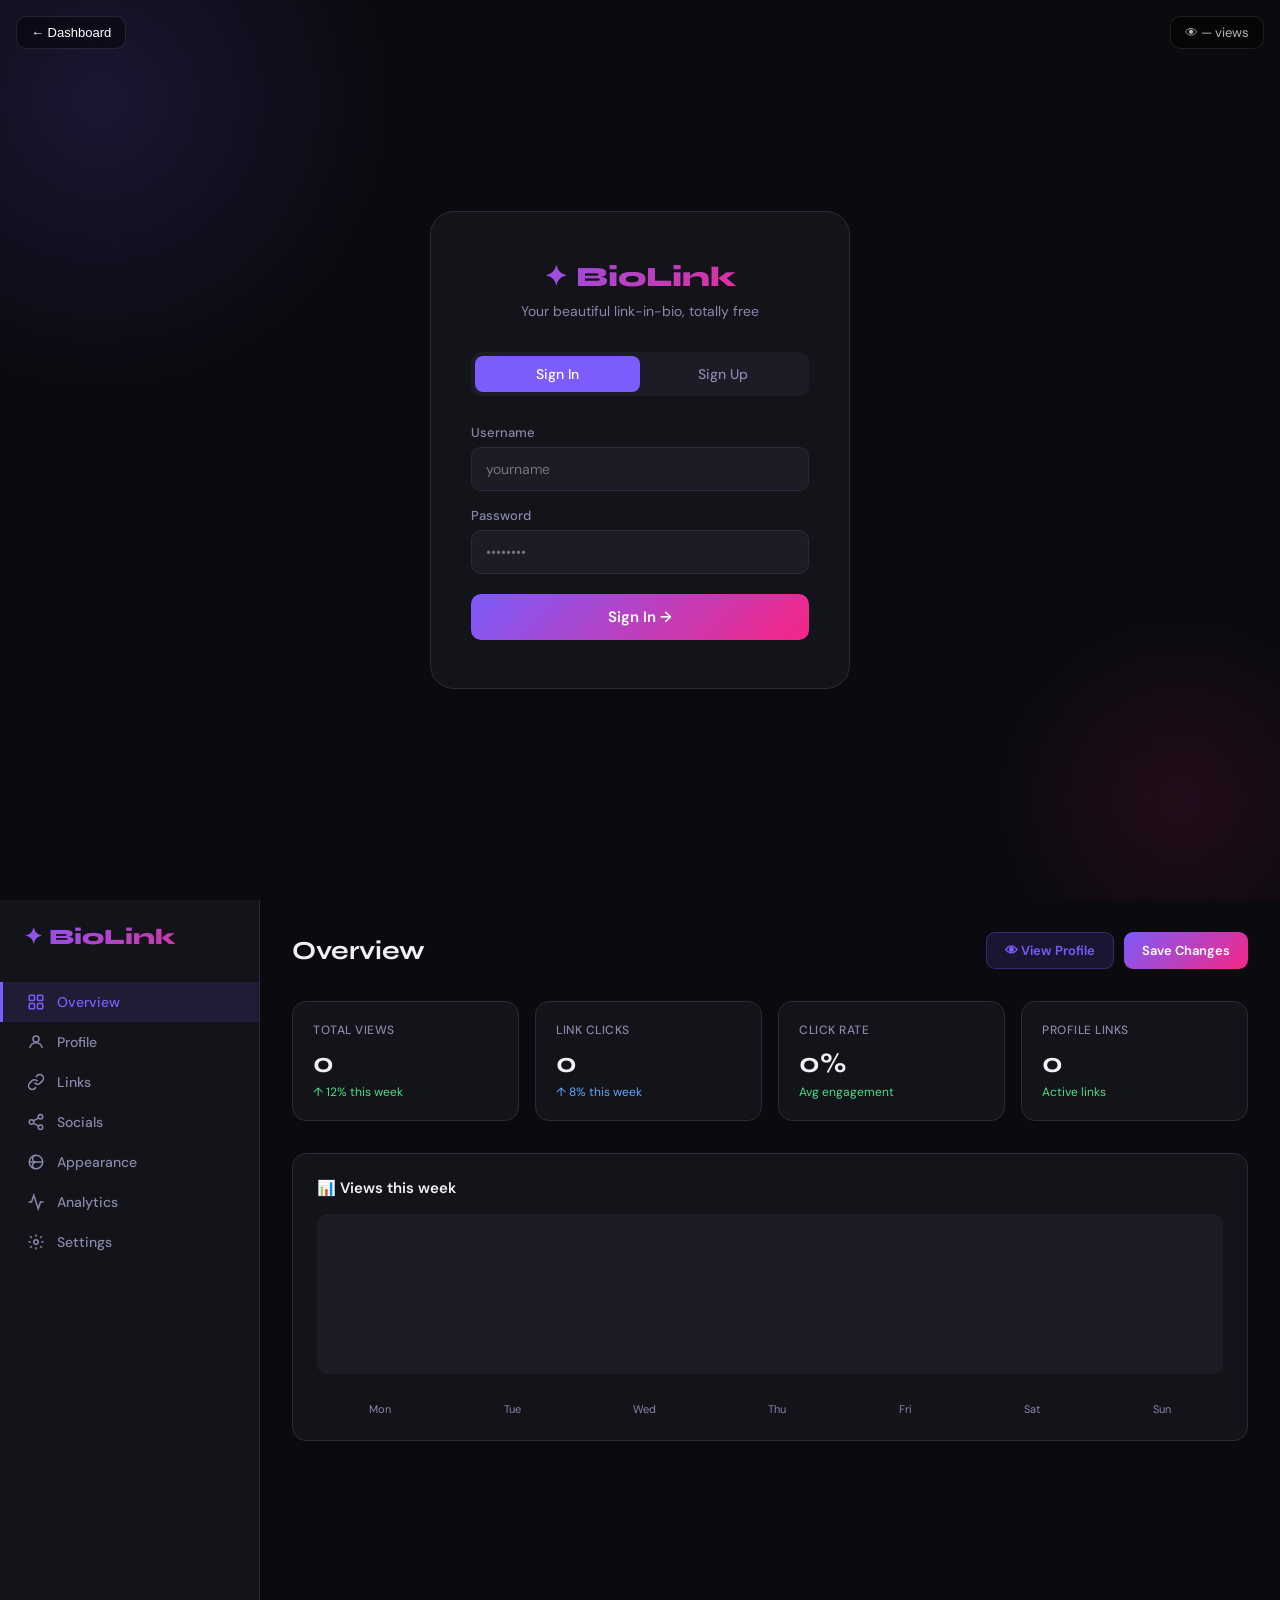
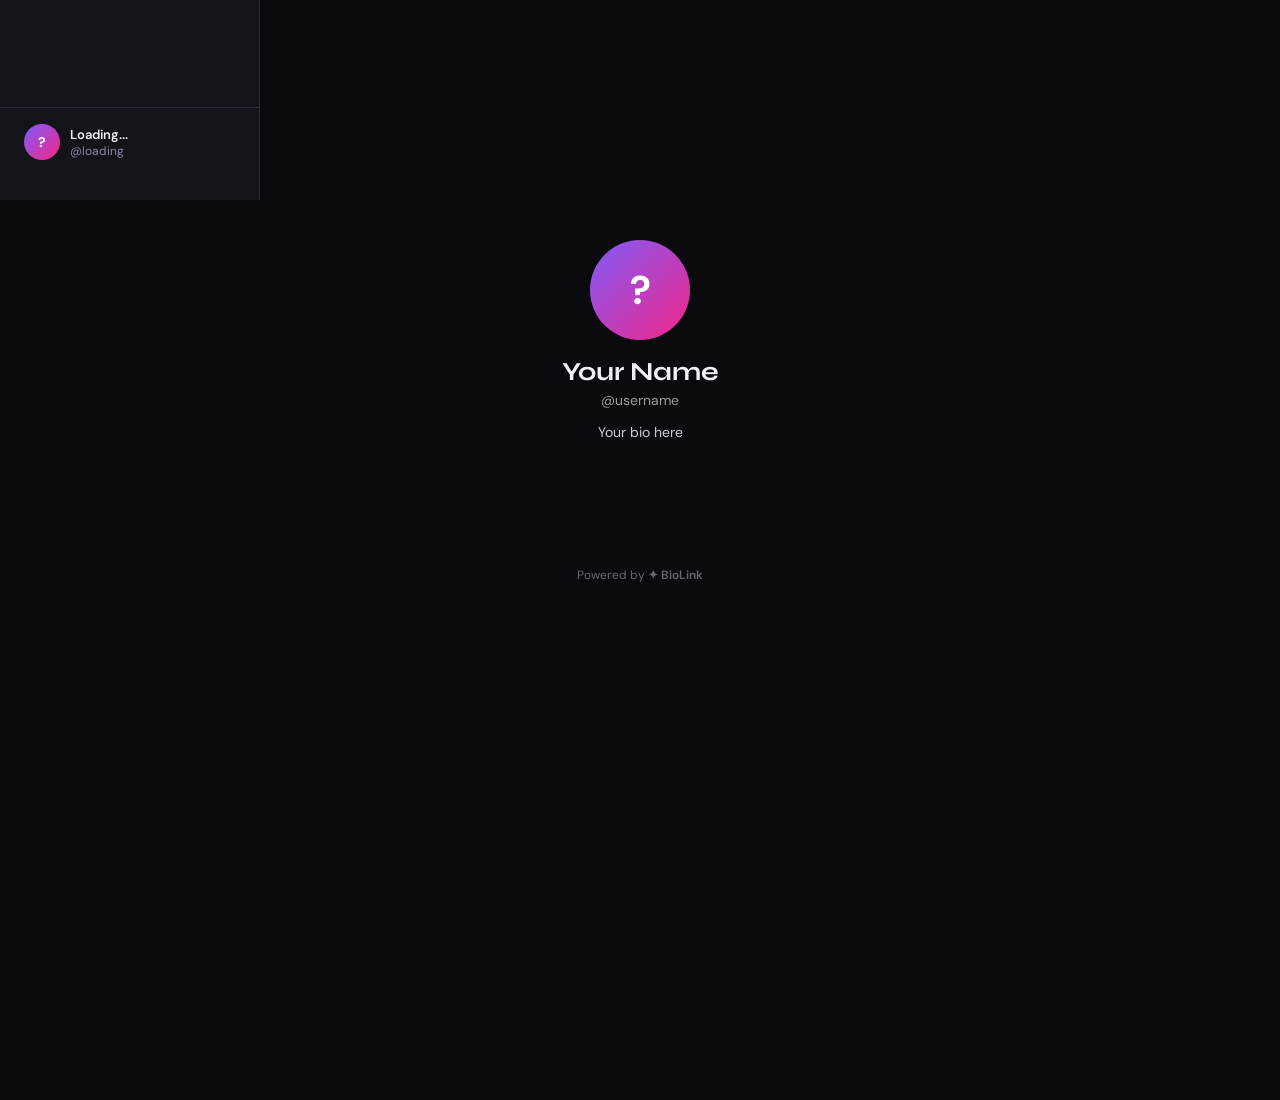
==== commit 7cfcca1e: "Update index.html" ====
--- a/docs/index.html
+++ b/docs/index.html
@@ -291,11 +291,11 @@
     <div class="auth-form active" id="login-form">
       <div class="form-group">
         <label>Username</label>
-        <input type="text" id="login-user" placeholder="yourname" value="demo">
+        <input type="text" id="login-user" placeholder="yourname" autocomplete="username">
       </div>
       <div class="form-group">
         <label>Password</label>
-        <input type="password" id="login-pass" placeholder="••••••••" value="demo123">
+        <input type="password" id="login-pass" placeholder="••••••••" autocomplete="current-password">
       </div>
       <button class="btn-primary" onclick="doLogin()">Sign In →</button>
     </div>
@@ -314,7 +314,6 @@
       </div>
       <button class="btn-primary" onclick="doRegister()">Create Account →</button>
     </div>
-    <p style="text-align:center;font-size:12px;color:var(--muted);margin-top:20px">Demo: username <strong>demo</strong> / password <strong>demo123</strong></p>
   </div>
 </div>
 
@@ -682,53 +681,12 @@
   currentUser: null
 };
 
-const defaultProfile = {
-  name: 'Demo User',
-  username: 'demo',
-  bio: 'Welcome to my profile! I create things on the internet.',
-  location: '',
-  pronouns: '',
-  website: '',
-  avatar: null,
-  links: [
-    {id:1, icon:'🌐', title:'My Website', url:'https://example.com'},
-    {id:2, icon:'📺', title:'YouTube Channel', url:'https://youtube.com'},
-  ],
-  socials: {
-    twitter:'', instagram:'', tiktok:'', youtube:'',
-    twitch:'', discord:'', github:'', linkedin:'',
-    spotify:'', reddit:'',
-  },
-  theme:'dark-purple',
-  bgEffect:'none',
-  font:'DM Sans',
-  colorAccent:'#7c5cfc',
-  colorBg:'#0a0a0f',
-  colorText:'#f0f0f8',
-  colorCard:'#13131a',
-  typewriter:false,
-  typewriterLines:'Developer\nCreator\nDreamer',
-  badges:[],
-  hideViews:false,
-  hideBadges:false,
-  active:true,
-  seoTitle:'',
-  seoDesc:'',
-  alias1:'',
-  alias2:'',
-  cursorEffect:false,
-  music:{title:'',artist:'',url:''},
-  analytics:{views:247, clicks:89, history:[30,45,22,67,55,80,48,90,35,60,75,40,55,70,88,44,33,78,92,65,50,41,68,80,73,58,44,62,88,95]},
-  linkClicks:{},
-};
+
 
 // ===== INIT =====
 function init(){
   const saved = localStorage.getItem('biolink_store');
   if(saved) store = JSON.parse(saved);
-  if(!store.users['demo']){
-    store.users['demo'] = {password:'demo123', profile:{...defaultProfile}};
-  }
   if(!store.users) store.users = {};
   renderBadgesGrid();
   renderSocialsGrid();
@@ -754,8 +712,9 @@
 }
 
 function doLogin(){
-  const u = document.getElementById('login-user').value.trim();
+  const u = document.getElementById('login-user').value.trim().toLowerCase();
   const p = document.getElementById('login-pass').value;
+  if(!u || !p){ toast('❌ Please enter your username and password'); return; }
   if(!store.users[u] || store.users[u].password !== p){
     toast('❌ Invalid username or password'); return;
   }
@@ -765,14 +724,49 @@
 }
 
 function doRegister(){
-  const u = document.getElementById('reg-user').value.trim();
+  const u = document.getElementById('reg-user').value.trim().toLowerCase();
   const e = document.getElementById('reg-email').value.trim();
   const p = document.getElementById('reg-pass').value;
   if(!u || !e || !p){ toast('❌ Please fill all fields'); return; }
-  if(store.users[u]){ toast('❌ Username taken'); return; }
-  store.users[u] = {password:p, profile:{...defaultProfile, name:u, username:u, analytics:{views:0,clicks:0,history:Array(30).fill(0)}, linkClicks:{}}};
+  if(!/^[a-z0-9_]{2,20}$/.test(u)){ toast('❌ Username: 2–20 chars, letters/numbers/underscores only'); return; }
+  if(p.length < 6){ toast('❌ Password must be at least 6 characters'); return; }
+  if(store.users[u]){ toast('❌ Username already taken'); return; }
+  const freshProfile = {
+    name: u,
+    username: u,
+    bio: '',
+    location: '',
+    pronouns: '',
+    website: '',
+    avatar: null,
+    links: [],
+    socials: {twitter:'',instagram:'',tiktok:'',youtube:'',twitch:'',discord:'',github:'',linkedin:'',spotify:'',reddit:''},
+    theme: 'dark-purple',
+    bgEffect: 'none',
+    font: 'DM Sans',
+    colorAccent: '#7c5cfc',
+    colorBg: '#0a0a0f',
+    colorText: '#f0f0f8',
+    colorCard: '#13131a',
+    typewriter: false,
+    typewriterLines: '',
+    badges: [],
+    hideViews: false,
+    hideBadges: false,
+    active: true,
+    seoTitle: '',
+    seoDesc: '',
+    alias1: '',
+    alias2: '',
+    cursorEffect: false,
+    music: {title:'',artist:'',url:''},
+    analytics: {views:0, clicks:0, history:Array(30).fill(0)},
+    linkClicks: {},
+  };
+  store.users[u] = {password: p, email: e, profile: freshProfile};
   store.currentUser = u;
   save();
+  toast('✅ Account created! Welcome, ' + u);
   showDashboard();
 }
 
@@ -1453,10 +1447,10 @@
 
 // ===== BOOT =====
 init();
-const saved = localStorage.getItem('biolink_current');
-if(store.currentUser){
+if(store.currentUser && store.users[store.currentUser]){
   showDashboard();
 } else {
+  store.currentUser = null;
   showPage('auth-page');
 }
 </script>
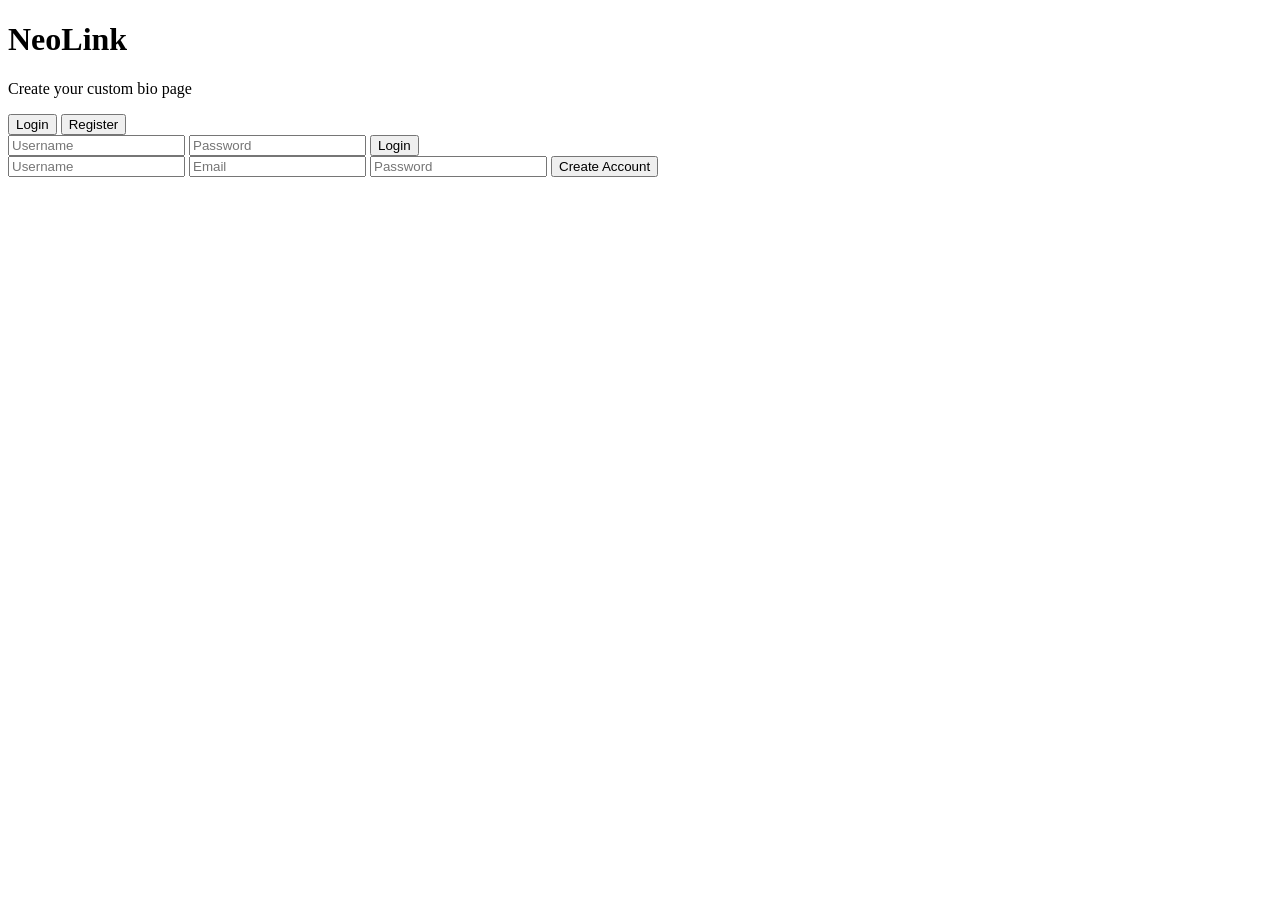
==== commit 485ecbe7: "Update index.html" ====
--- a/docs/index.html
+++ b/docs/index.html
@@ -1,1458 +1,38 @@
+
 <!DOCTYPE html>
 <html lang="en">
 <head>
-<meta charset="UTF-8">
-<meta name="viewport" content="width=device-width, initial-scale=1.0">
-<title>BioLink — Your Link in Bio</title>
-<link rel="preconnect" href="https://fonts.googleapis.com">
-<link href="https://fonts.googleapis.com/css2?family=Syne:wght@400;500;600;700;800&family=DM+Sans:wght@300;400;500;600&display=swap" rel="stylesheet">
-<style>
-*{margin:0;padding:0;box-sizing:border-box}
-:root{
-  --accent:#7c5cfc;
-  --accent2:#f72585;
-  --bg:#0a0a0f;
-  --surface:#13131a;
-  --surface2:#1c1c27;
-  --border:#2a2a3a;
-  --text:#f0f0f8;
-  --muted:#8888aa;
-  --radius:14px;
-  --font:'DM Sans',sans-serif;
-  --font-display:'Syne',sans-serif;
-}
-body{font-family:var(--font);background:var(--bg);color:var(--text);min-height:100vh;overflow-x:hidden}
-
-/* ===== PAGES ===== */
-.page{display:none;min-height:100vh}
-.page.active{display:block}
-
-/* ===== AUTH PAGE ===== */
-#auth-page{display:flex;align-items:center;justify-content:center;min-height:100vh;background:var(--bg);position:relative;overflow:hidden}
-#auth-page::before{content:'';position:absolute;width:600px;height:600px;border-radius:50%;background:radial-gradient(circle,rgba(124,92,252,.15),transparent 70%);top:-200px;left:-200px;pointer-events:none}
-#auth-page::after{content:'';position:absolute;width:400px;height:400px;border-radius:50%;background:radial-gradient(circle,rgba(247,37,133,.1),transparent 70%);bottom:-100px;right:-100px;pointer-events:none}
-.auth-box{background:var(--surface);border:1px solid var(--border);border-radius:24px;padding:48px 40px;width:100%;max-width:420px;position:relative;z-index:1}
-.auth-logo{font-family:var(--font-display);font-size:28px;font-weight:800;background:linear-gradient(135deg,var(--accent),var(--accent2));-webkit-background-clip:text;-webkit-text-fill-color:transparent;background-clip:text;margin-bottom:8px;text-align:center}
-.auth-sub{color:var(--muted);font-size:14px;text-align:center;margin-bottom:32px}
-.auth-tabs{display:flex;background:var(--surface2);border-radius:10px;padding:4px;margin-bottom:28px}
-.auth-tab{flex:1;padding:9px;text-align:center;border-radius:8px;cursor:pointer;font-size:14px;font-weight:500;color:var(--muted);transition:.2s}
-.auth-tab.active{background:var(--accent);color:#fff}
-.form-group{margin-bottom:16px}
-.form-group label{display:block;font-size:13px;font-weight:500;color:var(--muted);margin-bottom:6px}
-.form-group input{width:100%;background:var(--surface2);border:1px solid var(--border);border-radius:10px;padding:12px 14px;color:var(--text);font-size:14px;font-family:var(--font);outline:none;transition:.2s}
-.form-group input:focus{border-color:var(--accent)}
-.btn-primary{width:100%;padding:13px;background:linear-gradient(135deg,var(--accent),var(--accent2));border:none;border-radius:10px;color:#fff;font-size:15px;font-weight:600;font-family:var(--font);cursor:pointer;transition:.2s;margin-top:4px}
-.btn-primary:hover{opacity:.9;transform:translateY(-1px)}
-.auth-form{display:none}
-.auth-form.active{display:block}
-
-/* ===== DASHBOARD ===== */
-#dashboard-page{display:flex;min-height:100vh}
-.sidebar{width:260px;background:var(--surface);border-right:1px solid var(--border);display:flex;flex-direction:column;padding:24px 0;position:fixed;height:100vh;z-index:100}
-.sidebar-logo{font-family:var(--font-display);font-size:22px;font-weight:800;background:linear-gradient(135deg,var(--accent),var(--accent2));-webkit-background-clip:text;-webkit-text-fill-color:transparent;background-clip:text;padding:0 24px;margin-bottom:32px}
-.sidebar-nav{flex:1}
-.nav-item{display:flex;align-items:center;gap:12px;padding:11px 24px;cursor:pointer;color:var(--muted);font-size:14px;font-weight:500;transition:.15s;border-left:3px solid transparent}
-.nav-item:hover{background:var(--surface2);color:var(--text)}
-.nav-item.active{background:rgba(124,92,252,.12);color:var(--accent);border-left-color:var(--accent)}
-.nav-item svg{width:18px;height:18px;flex-shrink:0}
-.sidebar-bottom{padding:16px 24px;border-top:1px solid var(--border)}
-.sidebar-user{display:flex;align-items:center;gap:10px}
-.sidebar-avatar{width:36px;height:36px;border-radius:50%;background:linear-gradient(135deg,var(--accent),var(--accent2));display:flex;align-items:center;justify-content:center;font-weight:700;font-size:14px;color:#fff;flex-shrink:0}
-.sidebar-username{font-size:13px;font-weight:600;color:var(--text)}
-.sidebar-handle{font-size:12px;color:var(--muted)}
-
-.dashboard-main{margin-left:260px;flex:1;padding:32px;min-height:100vh;overflow-y:auto}
-.dash-header{display:flex;align-items:center;justify-content:space-between;margin-bottom:32px}
-.dash-title{font-family:var(--font-display);font-size:26px;font-weight:700}
-.dash-actions{display:flex;gap:10px}
-.btn-sm{padding:9px 18px;border-radius:9px;font-size:13px;font-weight:600;font-family:var(--font);cursor:pointer;transition:.2s;border:none}
-.btn-ghost{background:var(--surface);border:1px solid var(--border);color:var(--text)}
-.btn-ghost:hover{background:var(--surface2)}
-.btn-accent{background:linear-gradient(135deg,var(--accent),var(--accent2));color:#fff}
-.btn-accent:hover{opacity:.9}
-
-/* Stats */
-.stats-grid{display:grid;grid-template-columns:repeat(4,1fr);gap:16px;margin-bottom:32px}
-.stat-card{background:var(--surface);border:1px solid var(--border);border-radius:var(--radius);padding:20px}
-.stat-label{font-size:12px;color:var(--muted);font-weight:500;margin-bottom:8px;text-transform:uppercase;letter-spacing:.5px}
-.stat-value{font-family:var(--font-display);font-size:28px;font-weight:700}
-.stat-change{font-size:12px;color:#4ade80;margin-top:4px}
-
-/* Dashboard sections */
-.dash-section{margin-bottom:32px}
-.dash-section-title{font-size:15px;font-weight:600;margin-bottom:16px;color:var(--text)}
-.dash-panel{background:var(--surface);border:1px solid var(--border);border-radius:var(--radius);padding:24px}
-
-/* Profile Editor */
-.profile-editor{display:grid;grid-template-columns:1fr 1fr;gap:24px}
-.editor-col{}
-.field-row{margin-bottom:16px}
-.field-row label{display:block;font-size:13px;font-weight:500;color:var(--muted);margin-bottom:6px}
-.field-row input,.field-row textarea,.field-row select{width:100%;background:var(--surface2);border:1px solid var(--border);border-radius:9px;padding:11px 13px;color:var(--text);font-size:14px;font-family:var(--font);outline:none;transition:.2s;resize:vertical}
-.field-row input:focus,.field-row textarea:focus,.field-row select:focus{border-color:var(--accent)}
-.field-row select option{background:var(--surface2)}
-
-/* Avatar upload */
-.avatar-upload{display:flex;align-items:center;gap:16px;margin-bottom:20px}
-.avatar-preview{width:80px;height:80px;border-radius:50%;background:linear-gradient(135deg,var(--accent),var(--accent2));display:flex;align-items:center;justify-content:center;font-weight:700;font-size:28px;color:#fff;flex-shrink:0;overflow:hidden;cursor:pointer;position:relative}
-.avatar-preview img{width:100%;height:100%;object-fit:cover}
-.avatar-preview:hover::after{content:'📷';position:absolute;inset:0;background:rgba(0,0,0,.5);display:flex;align-items:center;justify-content:center;font-size:24px}
-.avatar-info{flex:1}
-.avatar-info p{font-size:13px;color:var(--muted);margin-top:4px}
-#avatar-file-input{display:none}
-
-/* Links manager */
-.links-list{display:flex;flex-direction:column;gap:10px}
-.link-item{background:var(--surface2);border:1px solid var(--border);border-radius:10px;padding:14px;display:flex;align-items:center;gap:12px}
-.link-drag{color:var(--muted);cursor:grab;font-size:20px}
-.link-icon-select{width:40px;height:40px;background:var(--surface);border:1px solid var(--border);border-radius:8px;display:flex;align-items:center;justify-content:center;font-size:20px;cursor:pointer}
-.link-inputs{flex:1;display:flex;gap:8px}
-.link-inputs input{flex:1;background:var(--surface);border:1px solid var(--border);border-radius:8px;padding:9px 11px;color:var(--text);font-size:13px;font-family:var(--font);outline:none}
-.link-inputs input:focus{border-color:var(--accent)}
-.link-delete{background:none;border:none;color:var(--muted);cursor:pointer;font-size:18px;padding:4px;transition:.2s}
-.link-delete:hover{color:#f87171}
-.add-link-btn{display:flex;align-items:center;justify-content:center;gap:8px;padding:12px;background:var(--surface2);border:1px dashed var(--border);border-radius:10px;cursor:pointer;color:var(--muted);font-size:14px;font-weight:500;transition:.2s}
-.add-link-btn:hover{border-color:var(--accent);color:var(--accent)}
-
-/* Social links */
-.socials-grid{display:grid;grid-template-columns:1fr 1fr;gap:10px}
-.social-input{display:flex;align-items:center;gap:8px;background:var(--surface2);border:1px solid var(--border);border-radius:9px;padding:10px 13px}
-.social-icon{font-size:18px;flex-shrink:0}
-.social-input input{flex:1;background:none;border:none;color:var(--text);font-size:13px;font-family:var(--font);outline:none}
-.social-input input::placeholder{color:var(--muted)}
-
-/* Appearance */
-.theme-grid{display:grid;grid-template-columns:repeat(5,1fr);gap:10px;margin-bottom:20px}
-.theme-option{aspect-ratio:1;border-radius:10px;cursor:pointer;border:2px solid transparent;transition:.2s;position:relative;overflow:hidden}
-.theme-option.selected{border-color:var(--accent)}
-.theme-option:hover{transform:scale(1.05)}
-.theme-label{font-size:11px;text-align:center;color:var(--muted);margin-top:5px}
-
-.bg-effects{display:grid;grid-template-columns:repeat(4,1fr);gap:10px;margin-bottom:20px}
-.effect-option{padding:10px;background:var(--surface2);border:1px solid var(--border);border-radius:9px;cursor:pointer;text-align:center;font-size:12px;color:var(--muted);transition:.2s}
-.effect-option.selected{border-color:var(--accent);color:var(--accent)}
-.effect-option:hover{border-color:var(--accent)}
-.effect-icon{font-size:22px;display:block;margin-bottom:4px}
-
-.color-row{display:flex;align-items:center;justify-content:space-between;padding:12px 0;border-bottom:1px solid var(--border)}
-.color-row:last-child{border-bottom:none}
-.color-row label{font-size:14px;color:var(--text)}
-.color-row input[type=color]{width:36px;height:36px;border:none;border-radius:8px;cursor:pointer;background:none;padding:0}
-
-/* Font selector */
-.font-options{display:flex;flex-wrap:wrap;gap:8px;margin-bottom:16px}
-.font-option{padding:8px 14px;background:var(--surface2);border:1px solid var(--border);border-radius:8px;cursor:pointer;font-size:13px;color:var(--muted);transition:.2s}
-.font-option.selected{border-color:var(--accent);color:var(--accent)}
-.font-option:hover{border-color:var(--accent)}
-
-/* Badge section */
-.badges-grid{display:grid;grid-template-columns:repeat(auto-fill,minmax(100px,1fr));gap:10px}
-.badge-item{background:var(--surface2);border:1px solid var(--border);border-radius:9px;padding:12px;text-align:center;cursor:pointer;transition:.2s}
-.badge-item.active{border-color:var(--accent);background:rgba(124,92,252,.1)}
-.badge-item:hover{border-color:var(--accent)}
-.badge-icon{font-size:24px;display:block;margin-bottom:4px}
-.badge-name{font-size:11px;color:var(--muted)}
-
-/* Analytics */
-.analytics-chart{height:160px;background:var(--surface2);border-radius:10px;margin-bottom:20px;display:flex;align-items:flex-end;padding:12px;gap:6px}
-.chart-bar{flex:1;background:linear-gradient(to top,var(--accent),rgba(124,92,252,.3));border-radius:4px 4px 0 0;transition:.5s;position:relative}
-.chart-bar-label{position:absolute;bottom:-20px;left:50%;transform:translateX(-50%);font-size:10px;color:var(--muted);white-space:nowrap}
-.clicks-list{display:flex;flex-direction:column;gap:8px}
-.click-row{display:flex;align-items:center;gap:12px;padding:10px;background:var(--surface2);border-radius:8px}
-.click-bar-wrap{flex:1;height:6px;background:var(--surface);border-radius:3px}
-.click-bar{height:100%;background:linear-gradient(90deg,var(--accent),var(--accent2));border-radius:3px;transition:.5s}
-.click-label{font-size:13px;color:var(--text);min-width:100px}
-.click-count{font-size:13px;color:var(--muted);min-width:40px;text-align:right}
-
-/* Premium badge */
-.premium-badge{background:linear-gradient(135deg,#ffd700,#ff8c00);color:#000;font-size:11px;font-weight:700;padding:3px 8px;border-radius:6px;margin-left:8px}
-
-/* Toggle */
-.toggle{position:relative;width:44px;height:24px;flex-shrink:0}
-.toggle input{opacity:0;width:0;height:0}
-.toggle-slider{position:absolute;inset:0;background:var(--surface2);border:1px solid var(--border);border-radius:12px;cursor:pointer;transition:.2s}
-.toggle-slider::before{content:'';position:absolute;width:18px;height:18px;border-radius:50%;background:var(--muted);top:2px;left:2px;transition:.2s}
-.toggle input:checked+.toggle-slider{background:var(--accent);border-color:var(--accent)}
-.toggle input:checked+.toggle-slider::before{transform:translateX(20px);background:#fff}
-.toggle-row{display:flex;align-items:center;justify-content:space-between;padding:12px 0;border-bottom:1px solid var(--border)}
-.toggle-row:last-child{border-bottom:none}
-.toggle-label{font-size:14px;color:var(--text)}
-.toggle-desc{font-size:12px;color:var(--muted);margin-top:2px}
-
-/* View Profile Btn */
-.view-profile-btn{display:flex;align-items:center;gap:6px;padding:9px 18px;background:rgba(124,92,252,.15);border:1px solid rgba(124,92,252,.3);border-radius:9px;color:var(--accent);font-size:13px;font-weight:600;cursor:pointer;transition:.2s;text-decoration:none;font-family:var(--font)}
-.view-profile-btn:hover{background:rgba(124,92,252,.25)}
-
-/* ===== PUBLIC PROFILE PAGE ===== */
-#profile-page{min-height:100vh;display:flex;flex-direction:column;align-items:center;padding:40px 16px 80px;position:relative;overflow:hidden}
-
-/* Profile card */
-.profile-card{width:100%;max-width:480px;position:relative;z-index:1}
-.profile-back{position:fixed;top:16px;left:16px;background:rgba(0,0,0,.4);backdrop-filter:blur(10px);border:1px solid rgba(255,255,255,.1);border-radius:10px;padding:8px 14px;font-size:13px;color:#fff;cursor:pointer;z-index:10;transition:.2s}
-.profile-back:hover{background:rgba(0,0,0,.6)}
-
-.profile-header{text-align:center;margin-bottom:24px}
-.profile-avatar{width:100px;height:100px;border-radius:50%;margin:0 auto 16px;position:relative;display:flex;align-items:center;justify-content:center;font-size:40px;font-weight:700;color:#fff;overflow:hidden}
-.profile-avatar img{width:100%;height:100%;object-fit:cover}
-.profile-avatar-ring{position:absolute;inset:-3px;border-radius:50%;background:linear-gradient(135deg,var(--accent),var(--accent2));z-index:-1}
-
-.profile-name{font-size:26px;font-weight:700;margin-bottom:4px;font-family:var(--font-display)}
-.profile-handle{font-size:14px;color:rgba(255,255,255,.6);margin-bottom:12px}
-.profile-bio{font-size:14px;line-height:1.6;opacity:.85;max-width:360px;margin:0 auto 16px}
-
-.profile-badges{display:flex;justify-content:center;gap:6px;flex-wrap:wrap;margin-bottom:16px}
-.profile-badge{padding:4px 10px;border-radius:20px;font-size:12px;font-weight:600;display:inline-flex;align-items:center;gap:4px}
-
-.profile-stats{display:flex;justify-content:center;gap:24px;margin-bottom:24px;opacity:.7;font-size:13px}
-.profile-stat-num{font-weight:700;margin-bottom:2px;font-size:16px}
-
-.profile-socials{display:flex;justify-content:center;gap:10px;margin-bottom:28px;flex-wrap:wrap}
-.social-pill{padding:7px 14px;background:rgba(255,255,255,.08);border:1px solid rgba(255,255,255,.12);border-radius:20px;font-size:13px;display:flex;align-items:center;gap:6px;cursor:pointer;transition:.2s;text-decoration:none;color:inherit}
-.social-pill:hover{background:rgba(255,255,255,.16);transform:translateY(-2px)}
-
-.profile-links{display:flex;flex-direction:column;gap:10px}
-.profile-link-btn{display:flex;align-items:center;gap:14px;padding:16px 20px;border-radius:14px;cursor:pointer;transition:.2s;text-decoration:none;color:inherit;border:1px solid rgba(255,255,255,.12);background:rgba(255,255,255,.06);backdrop-filter:blur(10px)}
-.profile-link-btn:hover{transform:translateY(-2px);background:rgba(255,255,255,.12)}
-.profile-link-icon{width:38px;height:38px;border-radius:10px;display:flex;align-items:center;justify-content:center;font-size:20px;background:rgba(255,255,255,.1);flex-shrink:0}
-.profile-link-text{flex:1;font-size:15px;font-weight:500}
-.profile-link-arrow{opacity:.4;font-size:18px}
-
-.profile-footer{text-align:center;margin-top:40px;font-size:12px;opacity:.4}
-.profile-footer a{color:inherit;text-decoration:none;font-weight:600}
-
-/* Background effects */
-.bg-particles canvas{position:fixed;inset:0;pointer-events:none;z-index:0}
-.bg-grid{position:fixed;inset:0;background-image:linear-gradient(rgba(255,255,255,.03) 1px,transparent 1px),linear-gradient(90deg,rgba(255,255,255,.03) 1px,transparent 1px);background-size:40px 40px;pointer-events:none;z-index:0}
-.bg-aurora{position:fixed;inset:0;pointer-events:none;z-index:0;overflow:hidden}
-.bg-aurora::before,.bg-aurora::after{content:'';position:absolute;border-radius:50%;filter:blur(80px);opacity:.3;animation:aurora 8s ease-in-out infinite alternate}
-.bg-aurora::before{width:600px;height:600px;background:var(--accent);top:-200px;left:-200px}
-.bg-aurora::after{width:500px;height:500px;background:var(--accent2);bottom:-200px;right:-200px;animation-delay:-4s}
-@keyframes aurora{0%{transform:translate(0,0) scale(1)}100%{transform:translate(60px,40px) scale(1.1)}}
-
-/* Typewriter */
-.typewriter{display:inline-block}
-.typewriter::after{content:'|';animation:blink .7s infinite}
-@keyframes blink{0%,100%{opacity:1}50%{opacity:0}}
-
-/* Tabs in dashboard */
-.dash-tabs{display:flex;gap:4px;background:var(--surface2);border-radius:10px;padding:4px;margin-bottom:24px;width:fit-content}
-.dash-tab{padding:8px 18px;border-radius:8px;cursor:pointer;font-size:13px;font-weight:500;color:var(--muted);transition:.15s}
-.dash-tab.active{background:var(--accent);color:#fff}
-
-/* Notification toast */
-.toast{position:fixed;bottom:24px;right:24px;background:#1c1c27;border:1px solid var(--accent);border-radius:12px;padding:14px 20px;font-size:14px;color:var(--text);z-index:9999;transform:translateY(100px);opacity:0;transition:.3s;max-width:300px}
-.toast.show{transform:translateY(0);opacity:1}
-
-/* Profile view counter */
-.view-counter{position:fixed;top:16px;right:16px;background:rgba(0,0,0,.4);backdrop-filter:blur(10px);border:1px solid rgba(255,255,255,.1);border-radius:10px;padding:7px 14px;font-size:13px;color:rgba(255,255,255,.7);z-index:10}
-
-/* Responsive */
-@media(max-width:900px){
-  .stats-grid{grid-template-columns:repeat(2,1fr)}
-  .profile-editor{grid-template-columns:1fr}
-  .sidebar{width:200px}
-  .dashboard-main{margin-left:200px}
-}
-@media(max-width:640px){
-  .sidebar{display:none}
-  .dashboard-main{margin-left:0}
-  .stats-grid{grid-template-columns:1fr 1fr}
-}
-
-/* Cursor effects */
-.cursor-sparkle{pointer-events:none;position:fixed;z-index:9999;transition:none}
-
-/* Music player */
-.music-player{background:var(--surface2);border:1px solid var(--border);border-radius:12px;padding:14px;display:flex;align-items:center;gap:12px;margin-bottom:16px}
-.music-cover{width:44px;height:44px;border-radius:8px;background:linear-gradient(135deg,var(--accent),var(--accent2));display:flex;align-items:center;justify-content:center;font-size:20px;flex-shrink:0}
-.music-info{flex:1;min-width:0}
-.music-title{font-size:13px;font-weight:600;white-space:nowrap;overflow:hidden;text-overflow:ellipsis}
-.music-artist{font-size:12px;color:var(--muted)}
-.music-ctrl{background:none;border:none;color:var(--text);cursor:pointer;font-size:22px;padding:4px}
-.music-progress{height:3px;background:var(--border);border-radius:2px;margin-top:8px}
-.music-progress-fill{height:100%;width:30%;background:linear-gradient(90deg,var(--accent),var(--accent2));border-radius:2px;animation:music-progress 60s linear infinite}
-@keyframes music-progress{to{width:100%}}
-</style>
+  <meta charset="UTF-8">
+  <meta name="viewport" content="width=device-width, initial-scale=1.0">
+  <title>NeoLink</title>
+  <link rel="stylesheet" href="css/style.css">
 </head>
 <body>
+  <div class="auth-container">
+    <div class="auth-card">
+      <h1>NeoLink</h1>
+      <p>Create your custom bio page</p>
 
-<!-- TOAST -->
-<div class="toast" id="toast"></div>
+      <div class="tabs">
+        <button id="loginTab" class="active">Login</button>
+        <button id="registerTab">Register</button>
+      </div>
 
-<!-- ===== AUTH PAGE ===== -->
-<div class="page active" id="auth-page">
-  <div class="auth-box">
-    <div class="auth-logo">✦ BioLink</div>
-    <p class="auth-sub">Your beautiful link-in-bio, totally free</p>
-    <div class="auth-tabs">
-      <div class="auth-tab active" onclick="switchAuthTab('login')">Sign In</div>
-      <div class="auth-tab" onclick="switchAuthTab('register')">Sign Up</div>
-    </div>
-    <div class="auth-form active" id="login-form">
-      <div class="form-group">
-        <label>Username</label>
-        <input type="text" id="login-user" placeholder="yourname" autocomplete="username">
+      <div id="loginForm">
+        <input type="text" id="loginUser" placeholder="Username">
+        <input type="password" id="loginPass" placeholder="Password">
+        <button onclick="login()">Login</button>
       </div>
-      <div class="form-group">
-        <label>Password</label>
-        <input type="password" id="login-pass" placeholder="••••••••" autocomplete="current-password">
-      </div>
-      <button class="btn-primary" onclick="doLogin()">Sign In →</button>
-    </div>
-    <div class="auth-form" id="register-form">
-      <div class="form-group">
-        <label>Choose Username</label>
-        <input type="text" id="reg-user" placeholder="coolname">
-      </div>
-      <div class="form-group">
-        <label>Email</label>
-        <input type="email" id="reg-email" placeholder="you@email.com">
-      </div>
-      <div class="form-group">
-        <label>Password</label>
-        <input type="password" id="reg-pass" placeholder="••••••••">
-      </div>
-      <button class="btn-primary" onclick="doRegister()">Create Account →</button>
-    </div>
-  </div>
-</div>
 
-<!-- ===== DASHBOARD ===== -->
-<div class="page" id="dashboard-page">
-  <div class="sidebar">
-    <div class="sidebar-logo">✦ BioLink</div>
-    <nav class="sidebar-nav">
-      <div class="nav-item active" onclick="showDashTab('overview')">
-        <svg viewBox="0 0 24 24" fill="none" stroke="currentColor" stroke-width="2"><rect x="3" y="3" width="7" height="7" rx="1"/><rect x="14" y="3" width="7" height="7" rx="1"/><rect x="3" y="14" width="7" height="7" rx="1"/><rect x="14" y="14" width="7" height="7" rx="1"/></svg>
-        Overview
-      </div>
-      <div class="nav-item" onclick="showDashTab('profile')">
-        <svg viewBox="0 0 24 24" fill="none" stroke="currentColor" stroke-width="2"><circle cx="12" cy="8" r="4"/><path d="M4 20c0-4 3.6-7 8-7s8 3 8 7"/></svg>
-        Profile
-      </div>
-      <div class="nav-item" onclick="showDashTab('links')">
-        <svg viewBox="0 0 24 24" fill="none" stroke="currentColor" stroke-width="2"><path d="M10 13a5 5 0 0 0 7.54.54l3-3a5 5 0 0 0-7.07-7.07l-1.72 1.71"/><path d="M14 11a5 5 0 0 0-7.54-.54l-3 3a5 5 0 0 0 7.07 7.07l1.71-1.71"/></svg>
-        Links
-      </div>
-      <div class="nav-item" onclick="showDashTab('socials')">
-        <svg viewBox="0 0 24 24" fill="none" stroke="currentColor" stroke-width="2"><circle cx="18" cy="5" r="3"/><circle cx="6" cy="12" r="3"/><circle cx="18" cy="19" r="3"/><line x1="8.59" y1="13.51" x2="15.42" y2="17.49"/><line x1="15.41" y1="6.51" x2="8.59" y2="10.49"/></svg>
-        Socials
-      </div>
-      <div class="nav-item" onclick="showDashTab('appearance')">
-        <svg viewBox="0 0 24 24" fill="none" stroke="currentColor" stroke-width="2"><circle cx="12" cy="12" r="9"/><path d="M12 3a4.5 4.5 0 0 0 0 9 4.5 4.5 0 0 0 0 9"/><path d="M3 12h18"/></svg>
-        Appearance
-      </div>
-      <div class="nav-item" onclick="showDashTab('analytics')">
-        <svg viewBox="0 0 24 24" fill="none" stroke="currentColor" stroke-width="2"><polyline points="22 12 18 12 15 21 9 3 6 12 2 12"/></svg>
-        Analytics
-      </div>
-      <div class="nav-item" onclick="showDashTab('settings')">
-        <svg viewBox="0 0 24 24" fill="none" stroke="currentColor" stroke-width="2"><circle cx="12" cy="12" r="3"/><path d="M12 2v3M12 19v3M4.22 4.22l2.12 2.12M17.66 17.66l2.12 2.12M2 12h3M19 12h3M4.22 19.78l2.12-2.12M17.66 6.34l2.12-2.12"/></svg>
-        Settings
-      </div>
-    </nav>
-    <div class="sidebar-bottom">
-      <div class="sidebar-user">
-        <div class="sidebar-avatar" id="sb-avatar">?</div>
-        <div>
-          <div class="sidebar-username" id="sb-username">Loading...</div>
-          <div class="sidebar-handle" id="sb-handle">@loading</div>
-        </div>
+      <div id="registerForm" class="hidden">
+        <input type="text" id="registerUser" placeholder="Username">
+        <input type="email" id="registerEmail" placeholder="Email">
+        <input type="password" id="registerPass" placeholder="Password">
+        <button onclick="register()">Create Account</button>
       </div>
     </div>
   </div>
 
-  <div class="dashboard-main">
-
-    <!-- OVERVIEW -->
-    <div id="tab-overview">
-      <div class="dash-header">
-        <div class="dash-title">Overview</div>
-        <div class="dash-actions">
-          <button class="btn-sm btn-ghost view-profile-btn" onclick="viewProfile()">👁 View Profile</button>
-          <button class="btn-sm btn-accent" onclick="saveAll()">Save Changes</button>
-        </div>
-      </div>
-      <div class="stats-grid">
-        <div class="stat-card">
-          <div class="stat-label">Total Views</div>
-          <div class="stat-value" id="stat-views">0</div>
-          <div class="stat-change">↑ 12% this week</div>
-        </div>
-        <div class="stat-card">
-          <div class="stat-label">Link Clicks</div>
-          <div class="stat-value" id="stat-clicks">0</div>
-          <div class="stat-change" style="color:#60a5fa">↑ 8% this week</div>
-        </div>
-        <div class="stat-card">
-          <div class="stat-label">Click Rate</div>
-          <div class="stat-value" id="stat-ctr">0%</div>
-          <div class="stat-change">Avg engagement</div>
-        </div>
-        <div class="stat-card">
-          <div class="stat-label">Profile Links</div>
-          <div class="stat-value" id="stat-links">0</div>
-          <div class="stat-change">Active links</div>
-        </div>
-      </div>
-      <div class="dash-panel">
-        <div class="dash-section-title">📊 Views this week</div>
-        <div class="analytics-chart" id="overview-chart"></div>
-        <div style="display:flex;gap:8px;justify-content:space-around;margin-top:28px;font-size:11px;color:var(--muted)">
-          <span>Mon</span><span>Tue</span><span>Wed</span><span>Thu</span><span>Fri</span><span>Sat</span><span>Sun</span>
-        </div>
-      </div>
-    </div>
-
-    <!-- PROFILE -->
-    <div id="tab-profile" style="display:none">
-      <div class="dash-header">
-        <div class="dash-title">Profile</div>
-        <button class="btn-sm btn-accent" onclick="saveAll()">Save Changes</button>
-      </div>
-      <div class="dash-panel">
-        <div class="dash-section-title">Profile Info</div>
-        <div class="avatar-upload">
-          <div class="avatar-preview" id="dash-avatar" onclick="document.getElementById('avatar-file-input').click()">?</div>
-          <div class="avatar-info">
-            <button class="btn-sm btn-ghost" onclick="document.getElementById('avatar-file-input').click()">Upload Photo</button>
-            <p>JPG, PNG or GIF. Max 5MB.</p>
-          </div>
-          <input type="file" id="avatar-file-input" accept="image/*" onchange="handleAvatarUpload(event)">
-        </div>
-        <div class="profile-editor">
-          <div class="editor-col">
-            <div class="field-row">
-              <label>Display Name</label>
-              <input type="text" id="field-name" placeholder="Your Name">
-            </div>
-            <div class="field-row">
-              <label>Username</label>
-              <input type="text" id="field-username" placeholder="username">
-            </div>
-            <div class="field-row">
-              <label>Bio</label>
-              <textarea id="field-bio" rows="4" placeholder="Tell the world about yourself..."></textarea>
-            </div>
-          </div>
-          <div class="editor-col">
-            <div class="field-row">
-              <label>Location</label>
-              <input type="text" id="field-location" placeholder="City, Country">
-            </div>
-            <div class="field-row">
-              <label>Pronouns</label>
-              <input type="text" id="field-pronouns" placeholder="they/them">
-            </div>
-            <div class="field-row">
-              <label>Website</label>
-              <input type="url" id="field-website" placeholder="https://yoursite.com">
-            </div>
-            <div class="field-row">
-              <label>Profile Badges</label>
-              <div class="badges-grid" id="badges-grid"></div>
-            </div>
-          </div>
-        </div>
-      </div>
-    </div>
-
-    <!-- LINKS -->
-    <div id="tab-links" style="display:none">
-      <div class="dash-header">
-        <div class="dash-title">Links</div>
-        <button class="btn-sm btn-accent" onclick="saveAll()">Save Changes</button>
-      </div>
-      <div class="dash-panel">
-        <div class="dash-section-title">Your Links</div>
-        <div class="links-list" id="links-list"></div>
-        <div class="add-link-btn" onclick="addLink()" style="margin-top:12px">
-          <span>＋</span> Add New Link
-        </div>
-      </div>
-      <div class="dash-panel" style="margin-top:20px">
-        <div class="dash-section-title">🎵 Music Widget <span class="premium-badge">PREMIUM</span></div>
-        <div class="music-player" id="music-widget-preview">
-          <div class="music-cover">🎵</div>
-          <div class="music-info">
-            <div class="music-title" id="music-title-input-display">Song Title</div>
-            <div class="music-artist" id="music-artist-input-display">Artist Name</div>
-            <div class="music-progress"><div class="music-progress-fill"></div></div>
-          </div>
-          <button class="music-ctrl">▶</button>
-        </div>
-        <div style="display:flex;gap:10px;margin-top:12px">
-          <div style="flex:1"><label style="font-size:12px;color:var(--muted);display:block;margin-bottom:4px">Song Title</label>
-            <input type="text" id="music-title" placeholder="Song name" style="width:100%;background:var(--surface2);border:1px solid var(--border);border-radius:8px;padding:9px;color:var(--text);font-family:var(--font);outline:none" oninput="document.getElementById('music-title-input-display').textContent=this.value||'Song Title'">
-          </div>
-          <div style="flex:1"><label style="font-size:12px;color:var(--muted);display:block;margin-bottom:4px">Artist</label>
-            <input type="text" id="music-artist" placeholder="Artist name" style="width:100%;background:var(--surface2);border:1px solid var(--border);border-radius:8px;padding:9px;color:var(--text);font-family:var(--font);outline:none" oninput="document.getElementById('music-artist-input-display').textContent=this.value||'Artist Name'">
-          </div>
-          <div style="flex:1"><label style="font-size:12px;color:var(--muted);display:block;margin-bottom:4px">Spotify URL</label>
-            <input type="url" id="music-url" placeholder="https://open.spotify.com/..." style="width:100%;background:var(--surface2);border:1px solid var(--border);border-radius:8px;padding:9px;color:var(--text);font-family:var(--font);outline:none">
-          </div>
-        </div>
-      </div>
-    </div>
-
-    <!-- SOCIALS -->
-    <div id="tab-socials" style="display:none">
-      <div class="dash-header">
-        <div class="dash-title">Social Media</div>
-        <button class="btn-sm btn-accent" onclick="saveAll()">Save Changes</button>
-      </div>
-      <div class="dash-panel">
-        <div class="dash-section-title">Connect Your Accounts</div>
-        <div class="socials-grid" id="socials-grid"></div>
-      </div>
-    </div>
-
-    <!-- APPEARANCE -->
-    <div id="tab-appearance" style="display:none">
-      <div class="dash-header">
-        <div class="dash-title">Appearance</div>
-        <button class="btn-sm btn-accent" onclick="saveAll()">Save Changes</button>
-      </div>
-      <div class="dash-panel" style="margin-bottom:20px">
-        <div class="dash-section-title">🎨 Theme</div>
-        <div class="theme-grid" id="theme-grid"></div>
-      </div>
-      <div class="dash-panel" style="margin-bottom:20px">
-        <div class="dash-section-title">✨ Background Effect</div>
-        <div class="bg-effects" id="bg-effects-grid"></div>
-      </div>
-      <div class="dash-panel" style="margin-bottom:20px">
-        <div class="dash-section-title">🔤 Font <span class="premium-badge">PREMIUM</span></div>
-        <div class="font-options" id="font-options"></div>
-      </div>
-      <div class="dash-panel" style="margin-bottom:20px">
-        <div class="dash-section-title">🎨 Custom Colors</div>
-        <div class="color-row">
-          <label>Accent Color</label>
-          <input type="color" id="color-accent" value="#7c5cfc" oninput="updateAccentPreview(this.value)">
-        </div>
-        <div class="color-row">
-          <label>Background Color</label>
-          <input type="color" id="color-bg" value="#0a0a0f">
-        </div>
-        <div class="color-row">
-          <label>Text Color</label>
-          <input type="color" id="color-text" value="#f0f0f8">
-        </div>
-        <div class="color-row">
-          <label>Card Background</label>
-          <input type="color" id="color-card" value="#13131a">
-        </div>
-      </div>
-      <div class="dash-panel">
-        <div class="dash-section-title">⌨️ Typewriter Effect <span class="premium-badge">PREMIUM</span></div>
-        <div class="toggle-row">
-          <div>
-            <div class="toggle-label">Enable Typewriter</div>
-            <div class="toggle-desc">Animate your bio with a typewriter effect</div>
-          </div>
-          <label class="toggle"><input type="checkbox" id="toggle-typewriter"><span class="toggle-slider"></span></label>
-        </div>
-        <div id="typewriter-settings" style="margin-top:16px">
-          <div class="field-row">
-            <label>Typewriter Lines (one per line)</label>
-            <textarea id="typewriter-lines" rows="4" placeholder="Developer&#10;Creator&#10;Dreamer" style="width:100%;background:var(--surface2);border:1px solid var(--border);border-radius:9px;padding:11px 13px;color:var(--text);font-size:14px;font-family:var(--font);outline:none;resize:vertical"></textarea>
-          </div>
-        </div>
-      </div>
-    </div>
-
-    <!-- ANALYTICS -->
-    <div id="tab-analytics" style="display:none">
-      <div class="dash-header">
-        <div class="dash-title">Analytics</div>
-      </div>
-      <div class="stats-grid" style="margin-bottom:24px">
-        <div class="stat-card"><div class="stat-label">Total Views</div><div class="stat-value" id="an-views">0</div></div>
-        <div class="stat-card"><div class="stat-label">Unique Visitors</div><div class="stat-value" id="an-unique">0</div></div>
-        <div class="stat-card"><div class="stat-label">Total Clicks</div><div class="stat-value" id="an-clicks">0</div></div>
-        <div class="stat-card"><div class="stat-label">Click Rate</div><div class="stat-value" id="an-ctr">0%</div></div>
-      </div>
-      <div class="dash-panel" style="margin-bottom:20px">
-        <div class="dash-section-title">📈 Daily Views (Last 30 days)</div>
-        <div id="analytics-chart-container" style="height:200px;display:flex;align-items:flex-end;gap:4px;padding-top:12px"></div>
-      </div>
-      <div class="dash-panel">
-        <div class="dash-section-title">🔗 Link Click Breakdown</div>
-        <div class="clicks-list" id="clicks-breakdown"></div>
-      </div>
-    </div>
-
-    <!-- SETTINGS -->
-    <div id="tab-settings" style="display:none">
-      <div class="dash-header">
-        <div class="dash-title">Settings</div>
-        <button class="btn-sm btn-accent" onclick="saveAll()">Save Changes</button>
-      </div>
-      <div class="dash-panel" style="margin-bottom:20px">
-        <div class="dash-section-title">Privacy</div>
-        <div class="toggle-row">
-          <div><div class="toggle-label">Hide View Count</div><div class="toggle-desc">Don't show how many people viewed your profile</div></div>
-          <label class="toggle"><input type="checkbox" id="toggle-hide-views"><span class="toggle-slider"></span></label>
-        </div>
-        <div class="toggle-row">
-          <div><div class="toggle-label">Hide Badges</div><div class="toggle-desc">Don't display profile badges publicly</div></div>
-          <label class="toggle"><input type="checkbox" id="toggle-hide-badges"><span class="toggle-slider"></span></label>
-        </div>
-        <div class="toggle-row">
-          <div><div class="toggle-label">Profile Active</div><div class="toggle-desc">Make your profile publicly visible</div></div>
-          <label class="toggle"><input type="checkbox" id="toggle-active" checked><span class="toggle-slider"></span></label>
-        </div>
-      </div>
-      <div class="dash-panel" style="margin-bottom:20px">
-        <div class="dash-section-title">SEO & Metadata <span class="premium-badge">PREMIUM</span></div>
-        <div class="field-row">
-          <label>Meta Title</label>
-          <input type="text" id="seo-title" placeholder="Your Name — Links">
-        </div>
-        <div class="field-row">
-          <label>Meta Description</label>
-          <textarea id="seo-desc" rows="3" placeholder="Check out all my links..."></textarea>
-        </div>
-      </div>
-      <div class="dash-panel" style="margin-bottom:20px">
-        <div class="dash-section-title">Username Aliases <span class="premium-badge">PREMIUM</span></div>
-        <p style="font-size:13px;color:var(--muted);margin-bottom:12px">Add extra usernames that redirect to your main profile.</p>
-        <div class="field-row">
-          <label>Alias 1</label>
-          <input type="text" id="alias-1" placeholder="alternative-name">
-        </div>
-        <div class="field-row">
-          <label>Alias 2</label>
-          <input type="text" id="alias-2" placeholder="another-alias">
-        </div>
-      </div>
-      <div class="dash-panel" style="margin-bottom:20px">
-        <div class="dash-section-title">Cursor Effect <span class="premium-badge">PREMIUM</span></div>
-        <div class="toggle-row">
-          <div><div class="toggle-label">Sparkle Cursor</div><div class="toggle-desc">Sparkles follow your cursor on the public profile</div></div>
-          <label class="toggle"><input type="checkbox" id="toggle-cursor"><span class="toggle-slider"></span></label>
-        </div>
-      </div>
-      <div class="dash-panel">
-        <div class="dash-section-title">Account</div>
-        <div style="display:flex;gap:10px;flex-wrap:wrap">
-          <button class="btn-sm btn-ghost" onclick="viewProfile()">👁 View My Profile</button>
-          <button class="btn-sm btn-ghost" onclick="copyProfileLink()">🔗 Copy Profile Link</button>
-          <button class="btn-sm btn-ghost" onclick="exportData()">📤 Export Data</button>
-          <button class="btn-sm" style="background:#7f1d1d;color:#fca5a5;border:none;border-radius:9px;padding:9px 18px;font-size:13px;font-weight:600;cursor:pointer" onclick="doLogout()">Sign Out</button>
-        </div>
-      </div>
-    </div>
-
-  </div>
-</div>
-
-<!-- ===== PUBLIC PROFILE ===== -->
-<div class="page" id="profile-page">
-  <button class="profile-back" onclick="showDashboard()">← Dashboard</button>
-  <div class="view-counter" id="view-counter">👁 — views</div>
-  <div id="profile-bg-effect"></div>
-
-  <div class="profile-card" id="profile-card">
-    <div class="profile-header">
-      <div class="profile-avatar" id="prof-avatar">
-        <div class="profile-avatar-ring"></div>
-        <span id="prof-avatar-text">?</span>
-      </div>
-      <div class="profile-name" id="prof-name">Your Name</div>
-      <div class="profile-handle" id="prof-handle">@username</div>
-      <div class="profile-bio" id="prof-bio">Your bio here</div>
-      <div class="profile-badges" id="prof-badges"></div>
-      <div class="profile-stats" id="prof-stats"></div>
-    </div>
-    <div class="profile-socials" id="prof-socials"></div>
-    <div class="profile-links" id="prof-links"></div>
-    <div class="profile-footer" id="prof-footer">
-      Powered by <a href="#">✦ BioLink</a>
-    </div>
-  </div>
-</div>
-
-<script>
-// ===== DATA STORE =====
-let store = {
-  users: {},
-  currentUser: null
-};
-
-
-
-// ===== INIT =====
-function init(){
-  const saved = localStorage.getItem('biolink_store');
-  if(saved) store = JSON.parse(saved);
-  if(!store.users) store.users = {};
-  renderBadgesGrid();
-  renderSocialsGrid();
-  renderThemeGrid();
-  renderBgEffects();
-  renderFontOptions();
-}
-
-function save(){
-  localStorage.setItem('biolink_store',JSON.stringify(store));
-}
-
-function getProfile(){
-  if(!store.currentUser) return null;
-  return store.users[store.currentUser].profile;
-}
-
-// ===== AUTH =====
-function switchAuthTab(tab){
-  document.querySelectorAll('.auth-tab').forEach((t,i)=>t.classList.toggle('active',i===(tab==='login'?0:1)));
-  document.getElementById('login-form').classList.toggle('active', tab==='login');
-  document.getElementById('register-form').classList.toggle('active', tab==='register');
-}
-
-function doLogin(){
-  const u = document.getElementById('login-user').value.trim().toLowerCase();
-  const p = document.getElementById('login-pass').value;
-  if(!u || !p){ toast('❌ Please enter your username and password'); return; }
-  if(!store.users[u] || store.users[u].password !== p){
-    toast('❌ Invalid username or password'); return;
-  }
-  store.currentUser = u;
-  save();
-  showDashboard();
-}
-
-function doRegister(){
-  const u = document.getElementById('reg-user').value.trim().toLowerCase();
-  const e = document.getElementById('reg-email').value.trim();
-  const p = document.getElementById('reg-pass').value;
-  if(!u || !e || !p){ toast('❌ Please fill all fields'); return; }
-  if(!/^[a-z0-9_]{2,20}$/.test(u)){ toast('❌ Username: 2–20 chars, letters/numbers/underscores only'); return; }
-  if(p.length < 6){ toast('❌ Password must be at least 6 characters'); return; }
-  if(store.users[u]){ toast('❌ Username already taken'); return; }
-  const freshProfile = {
-    name: u,
-    username: u,
-    bio: '',
-    location: '',
-    pronouns: '',
-    website: '',
-    avatar: null,
-    links: [],
-    socials: {twitter:'',instagram:'',tiktok:'',youtube:'',twitch:'',discord:'',github:'',linkedin:'',spotify:'',reddit:''},
-    theme: 'dark-purple',
-    bgEffect: 'none',
-    font: 'DM Sans',
-    colorAccent: '#7c5cfc',
-    colorBg: '#0a0a0f',
-    colorText: '#f0f0f8',
-    colorCard: '#13131a',
-    typewriter: false,
-    typewriterLines: '',
-    badges: [],
-    hideViews: false,
-    hideBadges: false,
-    active: true,
-    seoTitle: '',
-    seoDesc: '',
-    alias1: '',
-    alias2: '',
-    cursorEffect: false,
-    music: {title:'',artist:'',url:''},
-    analytics: {views:0, clicks:0, history:Array(30).fill(0)},
-    linkClicks: {},
-  };
-  store.users[u] = {password: p, email: e, profile: freshProfile};
-  store.currentUser = u;
-  save();
-  toast('✅ Account created! Welcome, ' + u);
-  showDashboard();
-}
-
-function doLogout(){
-  store.currentUser = null;
-  save();
-  showPage('auth-page');
-}
-
-// ===== PAGES =====
-function showPage(id){
-  document.querySelectorAll('.page').forEach(p=>p.classList.remove('active'));
-  document.getElementById(id).classList.add('active');
-}
-
-function showDashboard(){
-  if(!store.currentUser){ showPage('auth-page'); return; }
-  showPage('dashboard-page');
-  loadDashboard();
-}
-
-function viewProfile(){
-  saveAll();
-  showPage('profile-page');
-  renderProfile();
-  // increment views
-  const pr = getProfile();
-  pr.analytics.views = (pr.analytics.views||0)+1;
-  const hist = pr.analytics.history;
-  hist[hist.length-1]++;
-  save();
-}
-
-// ===== DASHBOARD TABS =====
-function showDashTab(tab){
-  ['overview','profile','links','socials','appearance','analytics','settings'].forEach(t=>{
-    document.getElementById('tab-'+t).style.display = t===tab?'':'none';
-  });
-  document.querySelectorAll('.nav-item').forEach((n,i)=>{
-    n.classList.toggle('active', ['overview','profile','links','socials','appearance','analytics','settings'][i]===tab);
-  });
-  if(tab==='analytics') renderAnalytics();
-  if(tab==='overview') renderOverview();
-}
-
-// ===== LOAD DASHBOARD =====
-function loadDashboard(){
-  const pr = getProfile();
-  if(!pr) return;
-
-  document.getElementById('sb-avatar').textContent = pr.name?pr.name[0].toUpperCase():'?';
-  document.getElementById('sb-username').textContent = pr.name||pr.username;
-  document.getElementById('sb-handle').textContent = '@'+(pr.username||'user');
-
-  // dash avatar
-  const da = document.getElementById('dash-avatar');
-  if(pr.avatar){ da.innerHTML=`<img src="${pr.avatar}" style="width:100%;height:100%;object-fit:cover;border-radius:50%">`; }
-  else{ da.textContent = pr.name?pr.name[0].toUpperCase():'?'; }
-
-  document.getElementById('field-name').value = pr.name||'';
-  document.getElementById('field-username').value = pr.username||'';
-  document.getElementById('field-bio').value = pr.bio||'';
-  document.getElementById('field-location').value = pr.location||'';
-  document.getElementById('field-pronouns').value = pr.pronouns||'';
-  document.getElementById('field-website').value = pr.website||'';
-
-  renderLinksManager();
-  loadSocials();
-  loadSettings();
-  loadAppearance();
-  renderOverview();
-  loadBadges();
-  loadMusic();
-}
-
-function loadMusic(){
-  const pr = getProfile();
-  if(!pr.music) return;
-  document.getElementById('music-title').value = pr.music.title||'';
-  document.getElementById('music-artist').value = pr.music.artist||'';
-  document.getElementById('music-url').value = pr.music.url||'';
-  document.getElementById('music-title-input-display').textContent = pr.music.title||'Song Title';
-  document.getElementById('music-artist-input-display').textContent = pr.music.artist||'Artist Name';
-}
-
-function loadSettings(){
-  const pr = getProfile();
-  document.getElementById('toggle-hide-views').checked = pr.hideViews||false;
-  document.getElementById('toggle-hide-badges').checked = pr.hideBadges||false;
-  document.getElementById('toggle-active').checked = pr.active!==false;
-  document.getElementById('seo-title').value = pr.seoTitle||'';
-  document.getElementById('seo-desc').value = pr.seoDesc||'';
-  document.getElementById('alias-1').value = pr.alias1||'';
-  document.getElementById('alias-2').value = pr.alias2||'';
-  document.getElementById('toggle-cursor').checked = pr.cursorEffect||false;
-}
-
-function loadAppearance(){
-  const pr = getProfile();
-  document.getElementById('toggle-typewriter').checked = pr.typewriter||false;
-  document.getElementById('typewriter-lines').value = pr.typewriterLines||'Developer\nCreator\nDreamer';
-  document.getElementById('color-accent').value = pr.colorAccent||'#7c5cfc';
-  document.getElementById('color-bg').value = pr.colorBg||'#0a0a0f';
-  document.getElementById('color-text').value = pr.colorText||'#f0f0f8';
-  document.getElementById('color-card').value = pr.colorCard||'#13131a';
-  selectTheme(pr.theme||'dark-purple');
-  selectEffect(pr.bgEffect||'none');
-  selectFont(pr.font||'DM Sans');
-}
-
-function loadBadges(){
-  const pr = getProfile();
-  document.querySelectorAll('.badge-item').forEach(b=>{
-    b.classList.toggle('active', (pr.badges||[]).includes(b.dataset.badge));
-  });
-}
-
-// ===== SAVE ALL =====
-function saveAll(){
-  const pr = getProfile();
-  if(!pr) return;
-  pr.name = document.getElementById('field-name').value;
-  pr.username = document.getElementById('field-username').value;
-  pr.bio = document.getElementById('field-bio').value;
-  pr.location = document.getElementById('field-location').value;
-  pr.pronouns = document.getElementById('field-pronouns').value;
-  pr.website = document.getElementById('field-website').value;
-  pr.hideViews = document.getElementById('toggle-hide-views').checked;
-  pr.hideBadges = document.getElementById('toggle-hide-badges').checked;
-  pr.active = document.getElementById('toggle-active').checked;
-  pr.seoTitle = document.getElementById('seo-title').value;
-  pr.seoDesc = document.getElementById('seo-desc').value;
-  pr.alias1 = document.getElementById('alias-1').value;
-  pr.alias2 = document.getElementById('alias-2').value;
-  pr.cursorEffect = document.getElementById('toggle-cursor').checked;
-  pr.typewriter = document.getElementById('toggle-typewriter').checked;
-  pr.typewriterLines = document.getElementById('typewriter-lines').value;
-  pr.colorAccent = document.getElementById('color-accent').value;
-  pr.colorBg = document.getElementById('color-bg').value;
-  pr.colorText = document.getElementById('color-text').value;
-  pr.colorCard = document.getElementById('color-card').value;
-  pr.music = {
-    title: document.getElementById('music-title').value,
-    artist: document.getElementById('music-artist').value,
-    url: document.getElementById('music-url').value,
-  };
-  saveSocials();
-  saveLinks();
-  save();
-  toast('✅ Profile saved!');
-  document.getElementById('sb-avatar').textContent = pr.name?pr.name[0].toUpperCase():'?';
-  document.getElementById('sb-username').textContent = pr.name||pr.username;
-  document.getElementById('sb-handle').textContent = '@'+(pr.username||'user');
-}
-
-// ===== LINKS =====
-let linkIdCounter = 100;
-function renderLinksManager(){
-  const pr = getProfile();
-  const list = document.getElementById('links-list');
-  list.innerHTML = '';
-  (pr.links||[]).forEach(link=>{
-    const div = document.createElement('div');
-    div.className = 'link-item';
-    div.dataset.id = link.id;
-    div.innerHTML = `
-      <span class="link-drag">⠿</span>
-      <div class="link-icon-select" onclick="pickEmoji(${link.id})" title="Click to change icon">${link.icon||'🔗'}</div>
-      <div class="link-inputs">
-        <input type="text" placeholder="Link Title" value="${link.title||''}" data-field="title">
-        <input type="url" placeholder="https://..." value="${link.url||''}" data-field="url">
-      </div>
-      <button class="link-delete" onclick="deleteLink(${link.id})">✕</button>
-    `;
-    list.appendChild(div);
-  });
-}
-
-const EMOJIS = ['🌐','📺','🎵','🎮','📸','✉️','💼','📝','🎨','💻','🛒','📱','🎤','🎬','🔗','⭐','❤️','🚀','📡','🎯'];
-function pickEmoji(id){
-  const pr = getProfile();
-  const link = pr.links.find(l=>l.id===id);
-  if(!link) return;
-  const idx = (EMOJIS.indexOf(link.icon||'🔗')+1)%EMOJIS.length;
-  link.icon = EMOJIS[idx];
-  renderLinksManager();
-}
-
-function addLink(){
-  const pr = getProfile();
-  if(!pr.links) pr.links=[];
-  pr.links.push({id:++linkIdCounter, icon:'🔗', title:'', url:''});
-  renderLinksManager();
-}
-
-function deleteLink(id){
-  const pr = getProfile();
-  pr.links = pr.links.filter(l=>l.id!==id);
-  renderLinksManager();
-}
-
-function saveLinks(){
-  const pr = getProfile();
-  const items = document.querySelectorAll('.link-item');
-  const links = [];
-  items.forEach(item=>{
-    const id = parseInt(item.dataset.id);
-    const existing = (pr.links||[]).find(l=>l.id===id)||{id,icon:'🔗'};
-    const inputs = item.querySelectorAll('input');
-    existing.title = inputs[0].value;
-    existing.url = inputs[1].value;
-    links.push(existing);
-  });
-  pr.links = links;
-}
-
-// ===== SOCIALS =====
-const SOCIAL_LIST = [
-  {key:'twitter', icon:'𝕏', label:'Twitter/X'},
-  {key:'instagram', icon:'📷', label:'Instagram'},
-  {key:'tiktok', icon:'🎵', label:'TikTok'},
-  {key:'youtube', icon:'▶️', label:'YouTube'},
-  {key:'twitch', icon:'🟣', label:'Twitch'},
-  {key:'discord', icon:'💬', label:'Discord'},
-  {key:'github', icon:'🐙', label:'GitHub'},
-  {key:'linkedin', icon:'💼', label:'LinkedIn'},
-  {key:'spotify', icon:'🎧', label:'Spotify'},
-  {key:'reddit', icon:'🔴', label:'Reddit'},
-];
-
-function renderSocialsGrid(){
-  const grid = document.getElementById('socials-grid');
-  grid.innerHTML = SOCIAL_LIST.map(s=>`
-    <div class="social-input">
-      <span class="social-icon">${s.icon}</span>
-      <input type="text" id="social-${s.key}" placeholder="${s.label} URL or @handle">
-    </div>
-  `).join('');
-}
-
-function loadSocials(){
-  const pr = getProfile();
-  SOCIAL_LIST.forEach(s=>{
-    const el = document.getElementById('social-'+s.key);
-    if(el) el.value = pr.socials?.[s.key]||'';
-  });
-}
-
-function saveSocials(){
-  const pr = getProfile();
-  if(!pr.socials) pr.socials = {};
-  SOCIAL_LIST.forEach(s=>{
-    const el = document.getElementById('social-'+s.key);
-    if(el) pr.socials[s.key] = el.value;
-  });
-}
-
-// ===== THEMES =====
-const THEMES = [
-  {id:'dark-purple', bg:'linear-gradient(135deg,#0a0a0f,#1a0a2e)', name:'Purple'},
-  {id:'dark-blue', bg:'linear-gradient(135deg,#0a0f1a,#0a1628)', name:'Ocean'},
-  {id:'dark-pink', bg:'linear-gradient(135deg,#1a0a14,#2a0a1a)', name:'Rose'},
-  {id:'dark-green', bg:'linear-gradient(135deg,#0a1a0a,#0a2a14)', name:'Forest'},
-  {id:'midnight', bg:'linear-gradient(135deg,#000000,#0d0d0d)', name:'Midnight'},
-  {id:'sunset', bg:'linear-gradient(135deg,#1a0505,#1a0a00)', name:'Sunset'},
-  {id:'teal', bg:'linear-gradient(135deg,#001a1a,#00101a)', name:'Teal'},
-  {id:'slate', bg:'linear-gradient(135deg,#0f1117,#171923)', name:'Slate'},
-  {id:'light', bg:'linear-gradient(135deg,#f8f8ff,#eee8ff)', name:'Light'},
-  {id:'warm', bg:'linear-gradient(135deg,#1a1208,#12100a)', name:'Warm'},
-];
-
-function renderThemeGrid(){
-  const grid = document.getElementById('theme-grid');
-  grid.innerHTML = THEMES.map(t=>`
-    <div>
-      <div class="theme-option" data-theme="${t.id}" style="background:${t.bg}" onclick="selectTheme('${t.id}')"></div>
-      <div class="theme-label">${t.name}</div>
-    </div>
-  `).join('');
-}
-
-function selectTheme(id){
-  const pr = getProfile();
-  if(pr) pr.theme = id;
-  document.querySelectorAll('.theme-option').forEach(o=>o.classList.toggle('selected', o.dataset.theme===id));
-}
-
-// ===== BG EFFECTS =====
-const BG_EFFECTS = [
-  {id:'none', icon:'🚫', label:'None'},
-  {id:'aurora', icon:'🌌', label:'Aurora'},
-  {id:'grid', icon:'⊞', label:'Grid'},
-  {id:'particles', icon:'✨', label:'Particles'},
-  {id:'waves', icon:'〜', label:'Waves'},
-  {id:'dots', icon:'·', label:'Dots'},
-  {id:'stars', icon:'⭐', label:'Stars'},
-  {id:'noise', icon:'📺', label:'Noise'},
-];
-
-function renderBgEffects(){
-  const grid = document.getElementById('bg-effects-grid');
-  grid.innerHTML = BG_EFFECTS.map(e=>`
-    <div class="effect-option" data-effect="${e.id}" onclick="selectEffect('${e.id}')">
-      <span class="effect-icon">${e.icon}</span>${e.label}
-    </div>
-  `).join('');
-}
-
-function selectEffect(id){
-  const pr = getProfile();
-  if(pr) pr.bgEffect = id;
-  document.querySelectorAll('.effect-option').forEach(o=>o.classList.toggle('selected', o.dataset.effect===id));
-}
-
-// ===== FONTS =====
-const FONTS = ['DM Sans','Syne','Georgia','Courier New','Trebuchet MS','Impact'];
-function renderFontOptions(){
-  const cont = document.getElementById('font-options');
-  cont.innerHTML = FONTS.map(f=>`
-    <div class="font-option" data-font="${f}" onclick="selectFont('${f}')" style="font-family:'${f}'">${f}</div>
-  `).join('');
-}
-function selectFont(f){
-  const pr = getProfile();
-  if(pr) pr.font = f;
-  document.querySelectorAll('.font-option').forEach(o=>o.classList.toggle('selected', o.dataset.font===f));
-}
-
-// ===== BADGES =====
-const BADGE_LIST = [
-  {id:'verified', icon:'✅', name:'Verified', color:'#3b82f6', bg:'#1e3a5f'},
-  {id:'developer', icon:'💻', name:'Dev', color:'#a78bfa', bg:'#2e1065'},
-  {id:'creator', icon:'🎨', name:'Creator', color:'#f472b6', bg:'#500724'},
-  {id:'og', icon:'👑', name:'OG', color:'#fbbf24', bg:'#451a03'},
-  {id:'streamer', icon:'📡', name:'Streamer', color:'#a855f7', bg:'#2e1065'},
-  {id:'gamer', icon:'🎮', name:'Gamer', color:'#22d3ee', bg:'#0c4a6e'},
-  {id:'artist', icon:'🎭', name:'Artist', color:'#fb923c', bg:'#431407'},
-  {id:'music', icon:'🎵', name:'Music', color:'#4ade80', bg:'#052e16'},
-];
-
-function renderBadgesGrid(){
-  const grid = document.getElementById('badges-grid');
-  if(!grid) return;
-  grid.innerHTML = BADGE_LIST.map(b=>`
-    <div class="badge-item" data-badge="${b.id}" onclick="toggleBadge('${b.id}')">
-      <span class="badge-icon">${b.icon}</span>
-      <span class="badge-name">${b.name}</span>
-    </div>
-  `).join('');
-}
-
-function toggleBadge(id){
-  const pr = getProfile();
-  if(!pr.badges) pr.badges=[];
-  const idx = pr.badges.indexOf(id);
-  if(idx===-1) pr.badges.push(id);
-  else pr.badges.splice(idx,1);
-  loadBadges();
-}
-
-// ===== AVATAR =====
-function handleAvatarUpload(e){
-  const file = e.target.files[0];
-  if(!file) return;
-  const reader = new FileReader();
-  reader.onload = ev => {
-    const pr = getProfile();
-    pr.avatar = ev.target.result;
-    const da = document.getElementById('dash-avatar');
-    da.innerHTML = `<img src="${pr.avatar}" style="width:100%;height:100%;object-fit:cover;border-radius:50%">`;
-    document.getElementById('sb-avatar').textContent = pr.name?pr.name[0].toUpperCase():'?';
-    toast('✅ Avatar updated!');
-  };
-  reader.readAsDataURL(file);
-}
-
-// ===== COLOR PREVIEW =====
-function updateAccentPreview(val){
-  document.documentElement.style.setProperty('--accent', val);
-}
-
-// ===== OVERVIEW =====
-function renderOverview(){
-  const pr = getProfile();
-  const views = pr.analytics?.views||0;
-  const clicks = pr.analytics?.clicks||0;
-  const linkCount = (pr.links||[]).length;
-  document.getElementById('stat-views').textContent = views;
-  document.getElementById('stat-clicks').textContent = clicks;
-  document.getElementById('stat-ctr').textContent = views ? Math.round(clicks/views*100)+'%' : '0%';
-  document.getElementById('stat-links').textContent = linkCount;
-
-  const chart = document.getElementById('overview-chart');
-  const hist = (pr.analytics?.history||[]).slice(-7);
-  const max = Math.max(...hist,1);
-  chart.innerHTML = hist.map(v=>`
-    <div class="chart-bar" style="height:${Math.round(v/max*100)}%"></div>
-  `).join('');
-}
-
-// ===== ANALYTICS =====
-function renderAnalytics(){
-  const pr = getProfile();
-  const views = pr.analytics?.views||0;
-  const clicks = pr.analytics?.clicks||0;
-  document.getElementById('an-views').textContent = views;
-  document.getElementById('an-unique').textContent = Math.round(views*.7);
-  document.getElementById('an-clicks').textContent = clicks;
-  document.getElementById('an-ctr').textContent = views ? Math.round(clicks/views*100)+'%' : '0%';
-
-  const hist = pr.analytics?.history||[];
-  const max = Math.max(...hist,1);
-  const cont = document.getElementById('analytics-chart-container');
-  cont.innerHTML = hist.map((v,i)=>`
-    <div style="flex:1;background:linear-gradient(to top,var(--accent),rgba(124,92,252,.2));border-radius:3px 3px 0 0;height:${Math.round(v/max*100)}%;min-height:2px;position:relative">
-      ${i%5===0?`<span style="position:absolute;bottom:-18px;left:50%;transform:translateX(-50%);font-size:9px;color:var(--muted);white-space:nowrap">${i+1}</span>`:''}
-    </div>
-  `).join('');
-
-  const breakdown = document.getElementById('clicks-breakdown');
-  const links = pr.links||[];
-  breakdown.innerHTML = links.length ? links.map(l=>{
-    const c = Math.floor(Math.random()*50+5);
-    return `
-      <div class="click-row">
-        <span style="font-size:18px">${l.icon||'🔗'}</span>
-        <span class="click-label">${l.title||'Untitled'}</span>
-        <div class="click-bar-wrap"><div class="click-bar" style="width:${Math.round(c/60*100)}%"></div></div>
-        <span class="click-count">${c}</span>
-      </div>
-    `;
-  }).join('') : '<p style="color:var(--muted);font-size:14px">No links yet.</p>';
-}
-
-// ===== PROFILE PAGE =====
-const THEME_BG_MAP = {
-  'dark-purple':'linear-gradient(135deg,#0a0a0f 0%,#1a0a2e 100%)',
-  'dark-blue':'linear-gradient(135deg,#0a0f1a 0%,#0a1628 100%)',
-  'dark-pink':'linear-gradient(135deg,#1a0a14 0%,#2a0a1a 100%)',
-  'dark-green':'linear-gradient(135deg,#0a1a0a 0%,#0a2a14 100%)',
-  'midnight':'#000',
-  'sunset':'linear-gradient(135deg,#1a0505,#1a0a00)',
-  'teal':'linear-gradient(135deg,#001a1a,#00101a)',
-  'slate':'linear-gradient(135deg,#0f1117,#171923)',
-  'light':'linear-gradient(135deg,#f8f8ff,#eee8ff)',
-  'warm':'linear-gradient(135deg,#1a1208,#12100a)',
-};
-
-let twInterval=null;
-function renderProfile(){
-  const pr = getProfile();
-  if(!pr) return;
-
-  const page = document.getElementById('profile-page');
-  const bg = THEME_BG_MAP[pr.theme||'dark-purple'];
-  page.style.background = bg;
-  page.style.color = pr.theme==='light'?'#111':pr.colorText||'#f0f0f8';
-  page.style.fontFamily = `'${pr.font||'DM Sans'}',sans-serif`;
-
-  document.documentElement.style.setProperty('--accent', pr.colorAccent||'#7c5cfc');
-
-  // Avatar
-  const profAvatar = document.getElementById('prof-avatar');
-  if(pr.avatar){
-    profAvatar.innerHTML = `<div class="profile-avatar-ring"></div><img src="${pr.avatar}" style="width:100%;height:100%;object-fit:cover;border-radius:50%;position:relative;z-index:1">`;
-  } else {
-    profAvatar.innerHTML = `<div class="profile-avatar-ring"></div><span id="prof-avatar-text" style="position:relative;z-index:1">${pr.name?pr.name[0].toUpperCase():'?'}</span>`;
-  }
-  profAvatar.style.background = pr.avatar?'transparent':`linear-gradient(135deg,${pr.colorAccent||'#7c5cfc'},#f72585)`;
-
-  document.getElementById('prof-name').textContent = pr.name||'Your Name';
-  document.getElementById('prof-handle').textContent = '@'+(pr.username||'user');
-
-  // Bio / Typewriter
-  const bioEl = document.getElementById('prof-bio');
-  if(twInterval) clearInterval(twInterval);
-  if(pr.typewriter && pr.typewriterLines){
-    const lines = pr.typewriterLines.split('\n').filter(Boolean);
-    let lineIdx=0, charIdx=0, deleting=false;
-    bioEl.innerHTML = '<span class="typewriter"></span>';
-    const tw = bioEl.querySelector('.typewriter');
-    twInterval = setInterval(()=>{
-      const cur = lines[lineIdx]||'';
-      if(!deleting){ tw.textContent=cur.slice(0,++charIdx); if(charIdx>=cur.length){ deleting=true; setTimeout(()=>{},800); } }
-      else{ tw.textContent=cur.slice(0,--charIdx); if(charIdx<=0){ deleting=false; lineIdx=(lineIdx+1)%lines.length; } }
-    },80);
-  } else {
-    bioEl.textContent = pr.bio||'';
-  }
-
-  // Badges
-  const badgesEl = document.getElementById('prof-badges');
-  if(!pr.hideBadges && pr.badges?.length){
-    badgesEl.innerHTML = pr.badges.map(id=>{
-      const b = BADGE_LIST.find(x=>x.id===id);
-      if(!b) return '';
-      return `<span class="profile-badge" style="background:${b.bg};color:${b.color}">${b.icon} ${b.name}</span>`;
-    }).join('');
-  } else { badgesEl.innerHTML=''; }
-
-  // Stats
-  const statsEl = document.getElementById('prof-stats');
-  if(!pr.hideViews){
-    statsEl.innerHTML = `
-      <div style="text-align:center"><div class="profile-stat-num">${pr.analytics?.views||0}</div><div>Views</div></div>
-      <div style="text-align:center"><div class="profile-stat-num">${(pr.links||[]).length}</div><div>Links</div></div>
-    `;
-  } else { statsEl.innerHTML=''; }
-
-  document.getElementById('view-counter').textContent = pr.hideViews ? '' : `👁 ${pr.analytics?.views||0} views`;
-
-  // Socials
-  const socialsEl = document.getElementById('prof-socials');
-  socialsEl.innerHTML = '';
-  SOCIAL_LIST.forEach(s=>{
-    const val = pr.socials?.[s.key];
-    if(val){
-      const pill = document.createElement('a');
-      pill.className = 'social-pill';
-      pill.href = val.startsWith('http')?val:'#';
-      pill.target = '_blank';
-      pill.innerHTML = `${s.icon} ${s.label}`;
-      socialsEl.appendChild(pill);
-    }
-  });
-
-  // Music
-  if(pr.music?.title){
-    const existing = document.querySelector('.profile-music');
-    if(existing) existing.remove();
-    const mp = document.createElement('div');
-    mp.className = 'music-player profile-music';
-    mp.style.marginBottom = '16px';
-    mp.innerHTML = `
-      <div class="music-cover">🎵</div>
-      <div class="music-info">
-        <div class="music-title">${pr.music.title}</div>
-        <div class="music-artist">${pr.music.artist||''}</div>
-        <div class="music-progress"><div class="music-progress-fill"></div></div>
-      </div>
-      ${pr.music.url?`<a href="${pr.music.url}" target="_blank" class="music-ctrl" style="text-decoration:none;color:inherit">▶</a>`:''}
-    `;
-    document.getElementById('prof-links').before(mp);
-  }
-
-  // Links
-  const linksEl = document.getElementById('prof-links');
-  linksEl.innerHTML = '';
-  (pr.links||[]).filter(l=>l.title||l.url).forEach(link=>{
-    const a = document.createElement('a');
-    a.className = 'profile-link-btn';
-    a.href = link.url||'#';
-    a.target = '_blank';
-    a.style.borderColor = 'rgba(255,255,255,.12)';
-    a.innerHTML = `
-      <div class="profile-link-icon">${link.icon||'🔗'}</div>
-      <div class="profile-link-text">${link.title||link.url}</div>
-      <div class="profile-link-arrow">→</div>
-    `;
-    linksEl.appendChild(a);
-  });
-
-  // BG Effect
-  const bgEl = document.getElementById('profile-bg-effect');
-  bgEl.innerHTML='';
-  bgEl.className='';
-  const effect = pr.bgEffect||'none';
-  if(effect==='aurora'){ bgEl.className='bg-aurora'; }
-  else if(effect==='grid'){ bgEl.className='bg-grid'; }
-  else if(effect==='stars'){ renderStars(bgEl); }
-  else if(effect==='particles'){ renderParticles(bgEl); }
-  else if(effect==='dots'){ renderDots(bgEl); }
-  else if(effect==='waves'){ renderWaves(bgEl); }
-
-  // Cursor
-  if(pr.cursorEffect){ enableSparkles(); } else { disableSparkles(); }
-}
-
-function renderStars(el){
-  el.style.cssText='position:fixed;inset:0;pointer-events:none;z-index:0;overflow:hidden';
-  for(let i=0;i<80;i++){
-    const s = document.createElement('div');
-    s.style.cssText=`position:absolute;width:${Math.random()*3+1}px;height:${Math.random()*3+1}px;background:rgba(255,255,255,${Math.random()*.8+.2});border-radius:50%;left:${Math.random()*100}%;top:${Math.random()*100}%;animation:twinkle ${Math.random()*3+2}s ease-in-out infinite alternate`;
-    el.appendChild(s);
-  }
-  if(!document.getElementById('star-style')){
-    const style = document.createElement('style');
-    style.id='star-style';
-    style.textContent='@keyframes twinkle{0%{opacity:.2}100%{opacity:1}}';
-    document.head.appendChild(style);
-  }
-}
-
-function renderParticles(el){
-  el.style.cssText='position:fixed;inset:0;pointer-events:none;z-index:0;overflow:hidden';
-  const canvas = document.createElement('canvas');
-  canvas.width = window.innerWidth; canvas.height = window.innerHeight;
-  canvas.style.cssText='position:absolute;inset:0';
-  el.appendChild(canvas);
-  const ctx = canvas.getContext('2d');
-  const particles = Array.from({length:40},()=>({x:Math.random()*canvas.width,y:Math.random()*canvas.height,vx:(Math.random()-.5)*.5,vy:(Math.random()-.5)*.5,r:Math.random()*3+1,a:Math.random()}));
-  function draw(){
-    ctx.clearRect(0,0,canvas.width,canvas.height);
-    particles.forEach(p=>{
-      p.x+=p.vx; p.y+=p.vy;
-      if(p.x<0||p.x>canvas.width) p.vx*=-1;
-      if(p.y<0||p.y>canvas.height) p.vy*=-1;
-      ctx.beginPath();
-      ctx.arc(p.x,p.y,p.r,0,Math.PI*2);
-      ctx.fillStyle=`rgba(124,92,252,${p.a})`;
-      ctx.fill();
-    });
-    requestAnimationFrame(draw);
-  }
-  draw();
-}
-
-function renderDots(el){
-  el.style.cssText='position:fixed;inset:0;pointer-events:none;z-index:0;background-image:radial-gradient(circle,rgba(255,255,255,.12) 1px,transparent 1px);background-size:28px 28px';
-}
-
-function renderWaves(el){
-  el.style.cssText='position:fixed;inset:0;pointer-events:none;z-index:0;overflow:hidden';
-  const svg = `<svg xmlns="http://www.w3.org/2000/svg" width="100%" height="100%" preserveAspectRatio="none" viewBox="0 0 1440 800">
-    <path d="M0,400 C360,300 720,500 1440,400 L1440,800 L0,800 Z" fill="rgba(124,92,252,0.05)"><animate attributeName="d" dur="8s" repeatCount="indefinite" values="M0,400 C360,300 720,500 1440,400 L1440,800 L0,800 Z;M0,400 C360,500 720,300 1440,400 L1440,800 L0,800 Z;M0,400 C360,300 720,500 1440,400 L1440,800 L0,800 Z"/></path>
-    <path d="M0,300 C360,200 720,400 1440,300 L1440,800 L0,800 Z" fill="rgba(247,37,133,0.04)"><animate attributeName="d" dur="10s" repeatCount="indefinite" values="M0,300 C360,200 720,400 1440,300 L1440,800 L0,800 Z;M0,300 C360,400 720,200 1440,300 L1440,800 L0,800 Z;M0,300 C360,200 720,400 1440,300 L1440,800 L0,800 Z"/></path>
-  </svg>`;
-  el.innerHTML = svg;
-}
-
-// ===== SPARKLE CURSOR =====
-let sparkleEnabled = false;
-function enableSparkles(){
-  if(sparkleEnabled) return;
-  sparkleEnabled = true;
-  document.addEventListener('mousemove', spawnSparkle);
-}
-function disableSparkles(){
-  sparkleEnabled = false;
-  document.removeEventListener('mousemove', spawnSparkle);
-}
-function spawnSparkle(e){
-  const s = document.createElement('div');
-  s.className = 'cursor-sparkle';
-  s.textContent = ['✦','★','✶','✸','•'][Math.floor(Math.random()*5)];
-  s.style.cssText=`left:${e.clientX}px;top:${e.clientY}px;font-size:${Math.random()*12+8}px;color:hsl(${Math.random()*60+260},100%,75%);position:fixed;pointer-events:none;z-index:9999;animation:sparkle-fade .6s ease forwards;user-select:none`;
-  document.body.appendChild(s);
-  setTimeout(()=>s.remove(),600);
-}
-if(!document.getElementById('sparkle-style')){
-  const st=document.createElement('style');
-  st.id='sparkle-style';
-  st.textContent='@keyframes sparkle-fade{0%{opacity:1;transform:translateY(0) scale(1)}100%{opacity:0;transform:translateY(-20px) scale(0)}}';
-  document.head.appendChild(st);
-}
-
-// ===== HELPERS =====
-function toast(msg){
-  const el = document.getElementById('toast');
-  el.textContent = msg;
-  el.classList.add('show');
-  setTimeout(()=>el.classList.remove('show'),2800);
-}
-
-function copyProfileLink(){
-  navigator.clipboard.writeText(window.location.href+'?u='+getProfile()?.username).then(()=>toast('🔗 Link copied!'));
-}
-
-function exportData(){
-  const pr = getProfile();
-  const blob = new Blob([JSON.stringify(pr,null,2)],{type:'application/json'});
-  const a=document.createElement('a');
-  a.href=URL.createObjectURL(blob);
-  a.download='biolink-profile.json';
-  a.click();
-  toast('📤 Data exported!');
-}
-
-// ===== BOOT =====
-init();
-if(store.currentUser && store.users[store.currentUser]){
-  showDashboard();
-} else {
-  store.currentUser = null;
-  showPage('auth-page');
-}
-</script>
+  <script src="js/auth.js"></script>
 </body>
 </html>
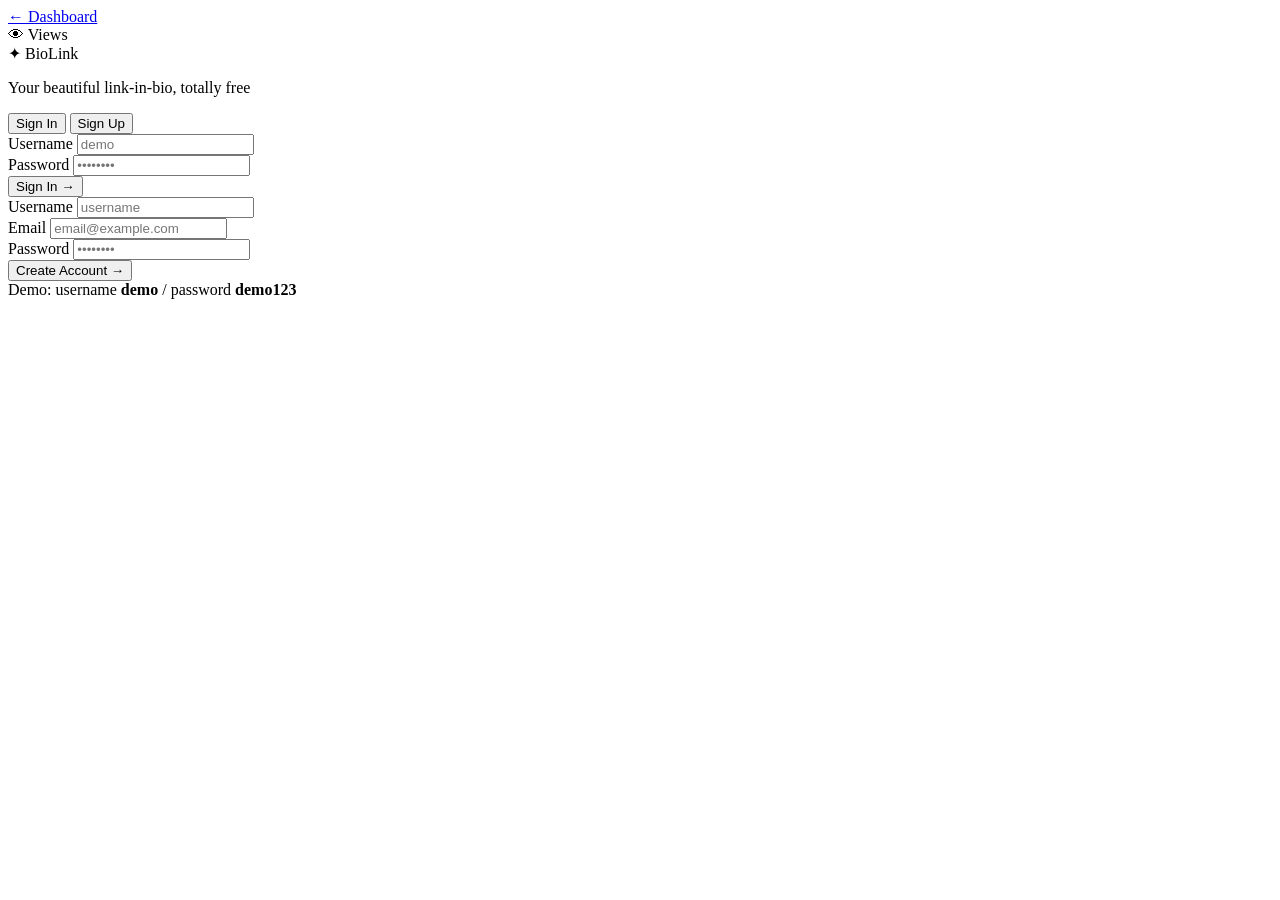
==== commit 642c6296: "Update index.html" ====
--- a/docs/index.html
+++ b/docs/index.html
@@ -1,38 +1,101 @@
-
 <!DOCTYPE html>
 <html lang="en">
 <head>
-  <meta charset="UTF-8">
-  <meta name="viewport" content="width=device-width, initial-scale=1.0">
-  <title>NeoLink</title>
-  <link rel="stylesheet" href="css/style.css">
+  <meta charset="UTF-8" />
+  <meta name="viewport" content="width=device-width, initial-scale=1.0"/>
+  <title>BioLink</title>
+
+  <link rel="stylesheet" href="style.css">
+
+  <link href="https://fonts.googleapis.com/css2?family=Inter:wght@400;500;600;700;800&display=swap" rel="stylesheet">
 </head>
 <body>
-  <div class="auth-container">
-    <div class="auth-card">
-      <h1>NeoLink</h1>
-      <p>Create your custom bio page</p>
 
-      <div class="tabs">
-        <button id="loginTab" class="active">Login</button>
-        <button id="registerTab">Register</button>
+  <div class="background-glow glow-left"></div>
+  <div class="background-glow glow-right"></div>
+
+  <a class="top-button left-btn" href="dashboard.html">
+    ← Dashboard
+  </a>
+
+  <div class="top-button right-btn">
+    👁 Views
+  </div>
+
+  <div class="login-container">
+
+    <div class="login-card">
+
+      <div class="logo">
+        ✦ BioLink
       </div>
 
-      <div id="loginForm">
-        <input type="text" id="loginUser" placeholder="Username">
-        <input type="password" id="loginPass" placeholder="Password">
-        <button onclick="login()">Login</button>
+      <p class="subtitle">
+        Your beautiful link-in-bio, totally free
+      </p>
+
+      <div class="tab-container">
+        <button class="tab active" id="loginTab">
+          Sign In
+        </button>
+
+        <button class="tab" id="registerTab">
+          Sign Up
+        </button>
       </div>
 
+      <!-- LOGIN -->
+      <div id="loginForm">
+
+        <div class="input-group">
+          <label>Username</label>
+          <input type="text" id="loginUser" placeholder="demo">
+        </div>
+
+        <div class="input-group">
+          <label>Password</label>
+          <input type="password" id="loginPass" placeholder="••••••••">
+        </div>
+
+        <button class="main-button" onclick="login()">
+          Sign In →
+        </button>
+
+      </div>
+
+      <!-- REGISTER -->
       <div id="registerForm" class="hidden">
-        <input type="text" id="registerUser" placeholder="Username">
-        <input type="email" id="registerEmail" placeholder="Email">
-        <input type="password" id="registerPass" placeholder="Password">
-        <button onclick="register()">Create Account</button>
+
+        <div class="input-group">
+          <label>Username</label>
+          <input type="text" id="registerUser" placeholder="username">
+        </div>
+
+        <div class="input-group">
+          <label>Email</label>
+          <input type="email" id="registerEmail" placeholder="email@example.com">
+        </div>
+
+        <div class="input-group">
+          <label>Password</label>
+          <input type="password" id="registerPass" placeholder="••••••••">
+        </div>
+
+        <button class="main-button" onclick="register()">
+          Create Account →
+        </button>
+
       </div>
+
+      <div class="demo-text">
+        Demo: username <b>demo</b> / password <b>demo123</b>
+      </div>
+
     </div>
+
   </div>
 
-  <script src="js/auth.js"></script>
+  <script src="auth.js"></script>
+
 </body>
 </html>
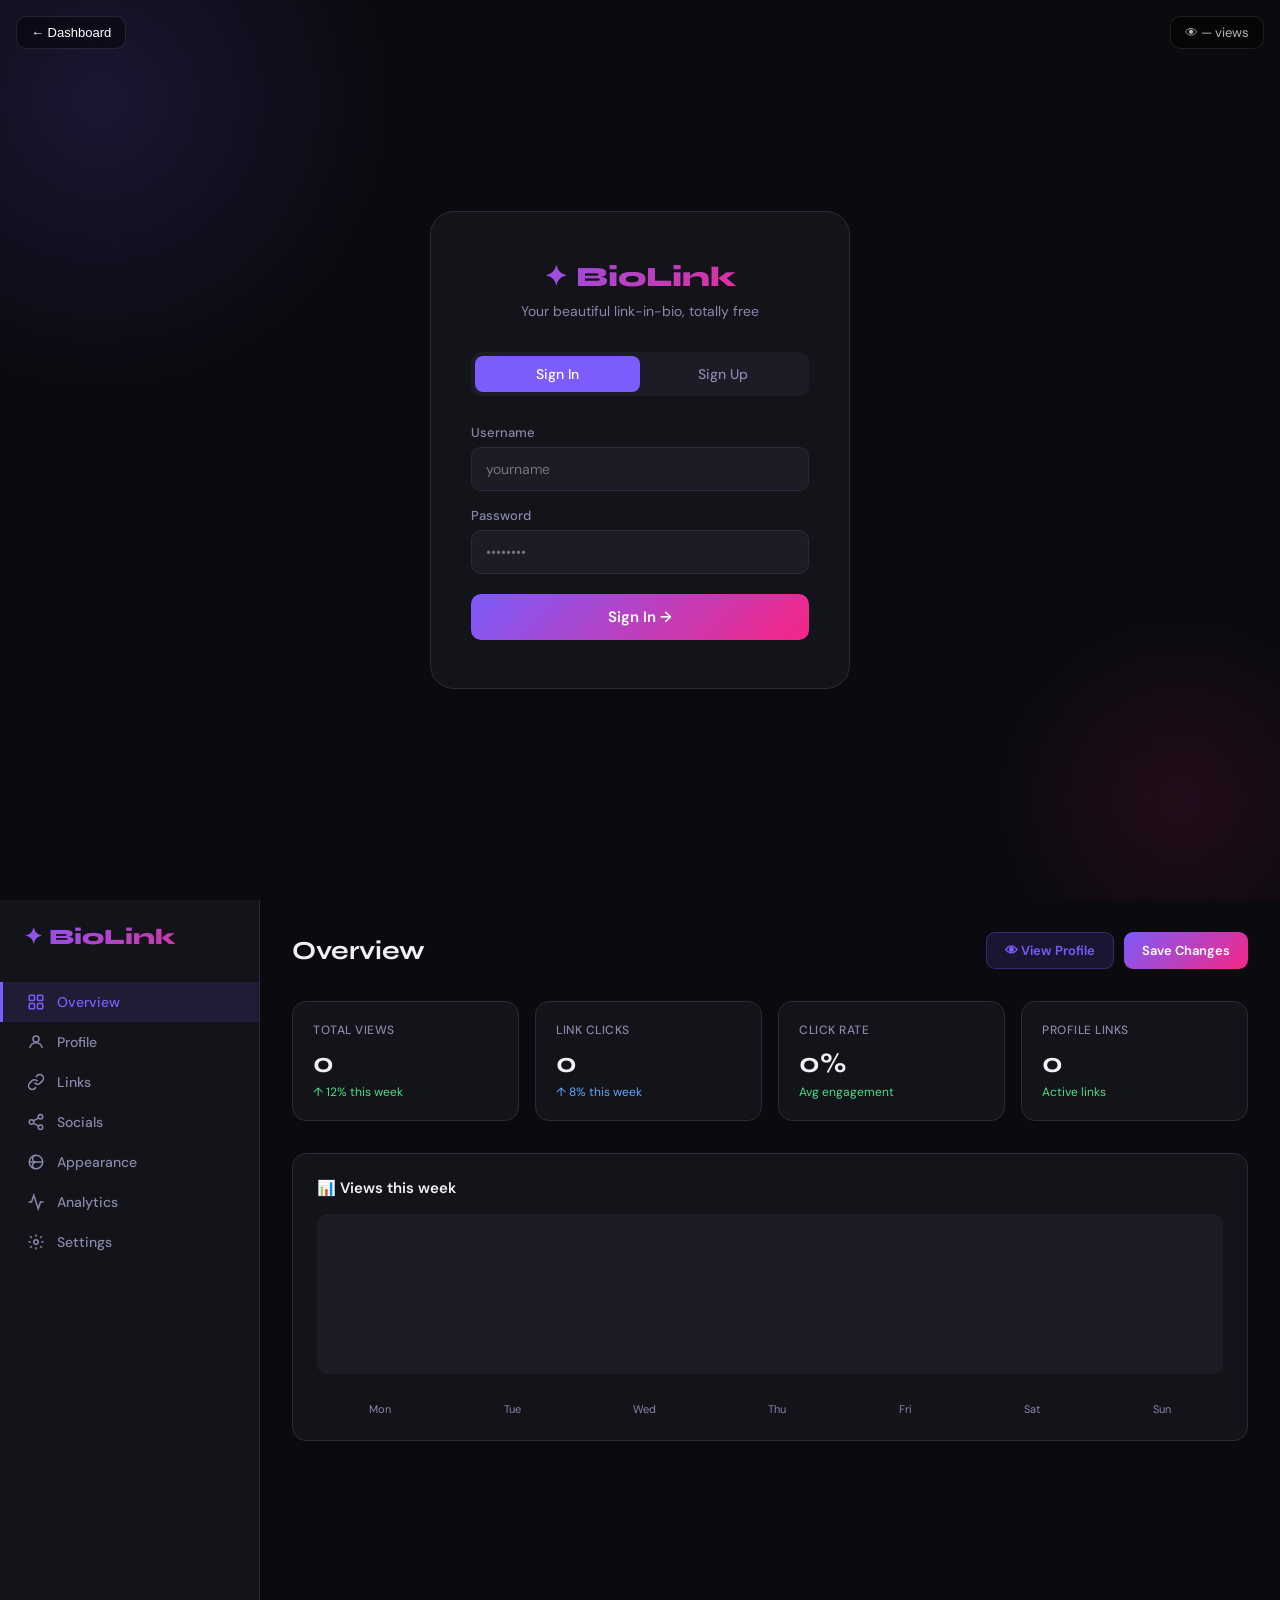
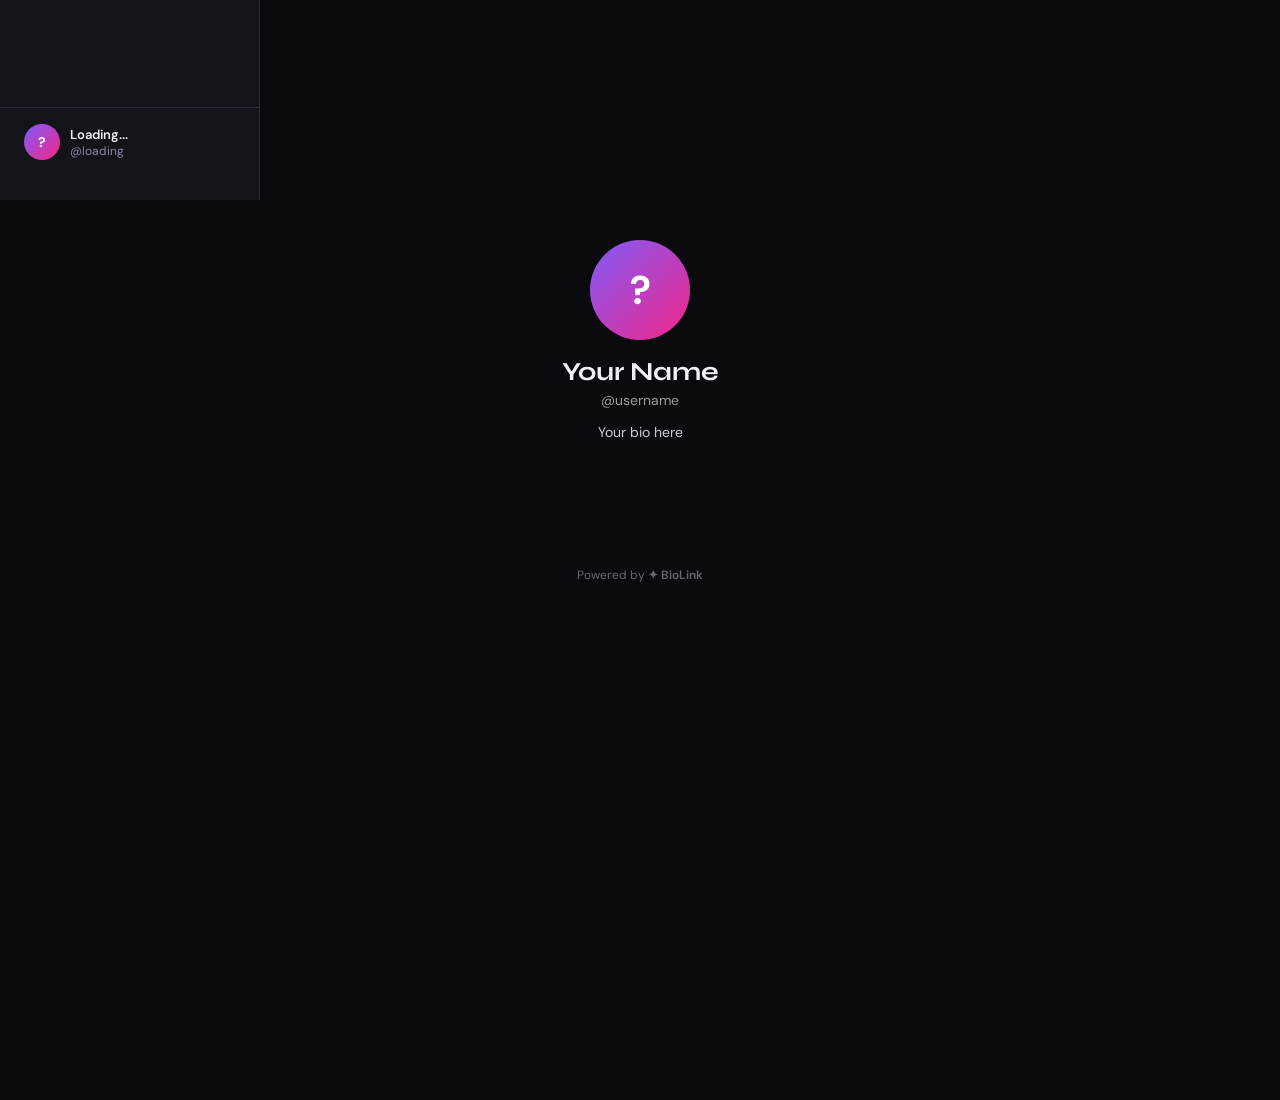
==== commit 0bfa4776: "Update index.html" ====
--- a/docs/index.html
+++ b/docs/index.html
@@ -1,101 +1,1458 @@
 <!DOCTYPE html>
 <html lang="en">
 <head>
-  <meta charset="UTF-8" />
-  <meta name="viewport" content="width=device-width, initial-scale=1.0"/>
-  <title>BioLink</title>
-
-  <link rel="stylesheet" href="style.css">
-
-  <link href="https://fonts.googleapis.com/css2?family=Inter:wght@400;500;600;700;800&display=swap" rel="stylesheet">
+<meta charset="UTF-8">
+<meta name="viewport" content="width=device-width, initial-scale=1.0">
+<title>BioLink — Your Link in Bio</title>
+<link rel="preconnect" href="https://fonts.googleapis.com">
+<link href="https://fonts.googleapis.com/css2?family=Syne:wght@400;500;600;700;800&family=DM+Sans:wght@300;400;500;600&display=swap" rel="stylesheet">
+<style>
+*{margin:0;padding:0;box-sizing:border-box}
+:root{
+  --accent:#7c5cfc;
+  --accent2:#f72585;
+  --bg:#0a0a0f;
+  --surface:#13131a;
+  --surface2:#1c1c27;
+  --border:#2a2a3a;
+  --text:#f0f0f8;
+  --muted:#8888aa;
+  --radius:14px;
+  --font:'DM Sans',sans-serif;
+  --font-display:'Syne',sans-serif;
+}
+body{font-family:var(--font);background:var(--bg);color:var(--text);min-height:100vh;overflow-x:hidden}
+
+/* ===== PAGES ===== */
+.page{display:none;min-height:100vh}
+.page.active{display:block}
+
+/* ===== AUTH PAGE ===== */
+#auth-page{display:flex;align-items:center;justify-content:center;min-height:100vh;background:var(--bg);position:relative;overflow:hidden}
+#auth-page::before{content:'';position:absolute;width:600px;height:600px;border-radius:50%;background:radial-gradient(circle,rgba(124,92,252,.15),transparent 70%);top:-200px;left:-200px;pointer-events:none}
+#auth-page::after{content:'';position:absolute;width:400px;height:400px;border-radius:50%;background:radial-gradient(circle,rgba(247,37,133,.1),transparent 70%);bottom:-100px;right:-100px;pointer-events:none}
+.auth-box{background:var(--surface);border:1px solid var(--border);border-radius:24px;padding:48px 40px;width:100%;max-width:420px;position:relative;z-index:1}
+.auth-logo{font-family:var(--font-display);font-size:28px;font-weight:800;background:linear-gradient(135deg,var(--accent),var(--accent2));-webkit-background-clip:text;-webkit-text-fill-color:transparent;background-clip:text;margin-bottom:8px;text-align:center}
+.auth-sub{color:var(--muted);font-size:14px;text-align:center;margin-bottom:32px}
+.auth-tabs{display:flex;background:var(--surface2);border-radius:10px;padding:4px;margin-bottom:28px}
+.auth-tab{flex:1;padding:9px;text-align:center;border-radius:8px;cursor:pointer;font-size:14px;font-weight:500;color:var(--muted);transition:.2s}
+.auth-tab.active{background:var(--accent);color:#fff}
+.form-group{margin-bottom:16px}
+.form-group label{display:block;font-size:13px;font-weight:500;color:var(--muted);margin-bottom:6px}
+.form-group input{width:100%;background:var(--surface2);border:1px solid var(--border);border-radius:10px;padding:12px 14px;color:var(--text);font-size:14px;font-family:var(--font);outline:none;transition:.2s}
+.form-group input:focus{border-color:var(--accent)}
+.btn-primary{width:100%;padding:13px;background:linear-gradient(135deg,var(--accent),var(--accent2));border:none;border-radius:10px;color:#fff;font-size:15px;font-weight:600;font-family:var(--font);cursor:pointer;transition:.2s;margin-top:4px}
+.btn-primary:hover{opacity:.9;transform:translateY(-1px)}
+.auth-form{display:none}
+.auth-form.active{display:block}
+
+/* ===== DASHBOARD ===== */
+#dashboard-page{display:flex;min-height:100vh}
+.sidebar{width:260px;background:var(--surface);border-right:1px solid var(--border);display:flex;flex-direction:column;padding:24px 0;position:fixed;height:100vh;z-index:100}
+.sidebar-logo{font-family:var(--font-display);font-size:22px;font-weight:800;background:linear-gradient(135deg,var(--accent),var(--accent2));-webkit-background-clip:text;-webkit-text-fill-color:transparent;background-clip:text;padding:0 24px;margin-bottom:32px}
+.sidebar-nav{flex:1}
+.nav-item{display:flex;align-items:center;gap:12px;padding:11px 24px;cursor:pointer;color:var(--muted);font-size:14px;font-weight:500;transition:.15s;border-left:3px solid transparent}
+.nav-item:hover{background:var(--surface2);color:var(--text)}
+.nav-item.active{background:rgba(124,92,252,.12);color:var(--accent);border-left-color:var(--accent)}
+.nav-item svg{width:18px;height:18px;flex-shrink:0}
+.sidebar-bottom{padding:16px 24px;border-top:1px solid var(--border)}
+.sidebar-user{display:flex;align-items:center;gap:10px}
+.sidebar-avatar{width:36px;height:36px;border-radius:50%;background:linear-gradient(135deg,var(--accent),var(--accent2));display:flex;align-items:center;justify-content:center;font-weight:700;font-size:14px;color:#fff;flex-shrink:0}
+.sidebar-username{font-size:13px;font-weight:600;color:var(--text)}
+.sidebar-handle{font-size:12px;color:var(--muted)}
+
+.dashboard-main{margin-left:260px;flex:1;padding:32px;min-height:100vh;overflow-y:auto}
+.dash-header{display:flex;align-items:center;justify-content:space-between;margin-bottom:32px}
+.dash-title{font-family:var(--font-display);font-size:26px;font-weight:700}
+.dash-actions{display:flex;gap:10px}
+.btn-sm{padding:9px 18px;border-radius:9px;font-size:13px;font-weight:600;font-family:var(--font);cursor:pointer;transition:.2s;border:none}
+.btn-ghost{background:var(--surface);border:1px solid var(--border);color:var(--text)}
+.btn-ghost:hover{background:var(--surface2)}
+.btn-accent{background:linear-gradient(135deg,var(--accent),var(--accent2));color:#fff}
+.btn-accent:hover{opacity:.9}
+
+/* Stats */
+.stats-grid{display:grid;grid-template-columns:repeat(4,1fr);gap:16px;margin-bottom:32px}
+.stat-card{background:var(--surface);border:1px solid var(--border);border-radius:var(--radius);padding:20px}
+.stat-label{font-size:12px;color:var(--muted);font-weight:500;margin-bottom:8px;text-transform:uppercase;letter-spacing:.5px}
+.stat-value{font-family:var(--font-display);font-size:28px;font-weight:700}
+.stat-change{font-size:12px;color:#4ade80;margin-top:4px}
+
+/* Dashboard sections */
+.dash-section{margin-bottom:32px}
+.dash-section-title{font-size:15px;font-weight:600;margin-bottom:16px;color:var(--text)}
+.dash-panel{background:var(--surface);border:1px solid var(--border);border-radius:var(--radius);padding:24px}
+
+/* Profile Editor */
+.profile-editor{display:grid;grid-template-columns:1fr 1fr;gap:24px}
+.editor-col{}
+.field-row{margin-bottom:16px}
+.field-row label{display:block;font-size:13px;font-weight:500;color:var(--muted);margin-bottom:6px}
+.field-row input,.field-row textarea,.field-row select{width:100%;background:var(--surface2);border:1px solid var(--border);border-radius:9px;padding:11px 13px;color:var(--text);font-size:14px;font-family:var(--font);outline:none;transition:.2s;resize:vertical}
+.field-row input:focus,.field-row textarea:focus,.field-row select:focus{border-color:var(--accent)}
+.field-row select option{background:var(--surface2)}
+
+/* Avatar upload */
+.avatar-upload{display:flex;align-items:center;gap:16px;margin-bottom:20px}
+.avatar-preview{width:80px;height:80px;border-radius:50%;background:linear-gradient(135deg,var(--accent),var(--accent2));display:flex;align-items:center;justify-content:center;font-weight:700;font-size:28px;color:#fff;flex-shrink:0;overflow:hidden;cursor:pointer;position:relative}
+.avatar-preview img{width:100%;height:100%;object-fit:cover}
+.avatar-preview:hover::after{content:'📷';position:absolute;inset:0;background:rgba(0,0,0,.5);display:flex;align-items:center;justify-content:center;font-size:24px}
+.avatar-info{flex:1}
+.avatar-info p{font-size:13px;color:var(--muted);margin-top:4px}
+#avatar-file-input{display:none}
+
+/* Links manager */
+.links-list{display:flex;flex-direction:column;gap:10px}
+.link-item{background:var(--surface2);border:1px solid var(--border);border-radius:10px;padding:14px;display:flex;align-items:center;gap:12px}
+.link-drag{color:var(--muted);cursor:grab;font-size:20px}
+.link-icon-select{width:40px;height:40px;background:var(--surface);border:1px solid var(--border);border-radius:8px;display:flex;align-items:center;justify-content:center;font-size:20px;cursor:pointer}
+.link-inputs{flex:1;display:flex;gap:8px}
+.link-inputs input{flex:1;background:var(--surface);border:1px solid var(--border);border-radius:8px;padding:9px 11px;color:var(--text);font-size:13px;font-family:var(--font);outline:none}
+.link-inputs input:focus{border-color:var(--accent)}
+.link-delete{background:none;border:none;color:var(--muted);cursor:pointer;font-size:18px;padding:4px;transition:.2s}
+.link-delete:hover{color:#f87171}
+.add-link-btn{display:flex;align-items:center;justify-content:center;gap:8px;padding:12px;background:var(--surface2);border:1px dashed var(--border);border-radius:10px;cursor:pointer;color:var(--muted);font-size:14px;font-weight:500;transition:.2s}
+.add-link-btn:hover{border-color:var(--accent);color:var(--accent)}
+
+/* Social links */
+.socials-grid{display:grid;grid-template-columns:1fr 1fr;gap:10px}
+.social-input{display:flex;align-items:center;gap:8px;background:var(--surface2);border:1px solid var(--border);border-radius:9px;padding:10px 13px}
+.social-icon{font-size:18px;flex-shrink:0}
+.social-input input{flex:1;background:none;border:none;color:var(--text);font-size:13px;font-family:var(--font);outline:none}
+.social-input input::placeholder{color:var(--muted)}
+
+/* Appearance */
+.theme-grid{display:grid;grid-template-columns:repeat(5,1fr);gap:10px;margin-bottom:20px}
+.theme-option{aspect-ratio:1;border-radius:10px;cursor:pointer;border:2px solid transparent;transition:.2s;position:relative;overflow:hidden}
+.theme-option.selected{border-color:var(--accent)}
+.theme-option:hover{transform:scale(1.05)}
+.theme-label{font-size:11px;text-align:center;color:var(--muted);margin-top:5px}
+
+.bg-effects{display:grid;grid-template-columns:repeat(4,1fr);gap:10px;margin-bottom:20px}
+.effect-option{padding:10px;background:var(--surface2);border:1px solid var(--border);border-radius:9px;cursor:pointer;text-align:center;font-size:12px;color:var(--muted);transition:.2s}
+.effect-option.selected{border-color:var(--accent);color:var(--accent)}
+.effect-option:hover{border-color:var(--accent)}
+.effect-icon{font-size:22px;display:block;margin-bottom:4px}
+
+.color-row{display:flex;align-items:center;justify-content:space-between;padding:12px 0;border-bottom:1px solid var(--border)}
+.color-row:last-child{border-bottom:none}
+.color-row label{font-size:14px;color:var(--text)}
+.color-row input[type=color]{width:36px;height:36px;border:none;border-radius:8px;cursor:pointer;background:none;padding:0}
+
+/* Font selector */
+.font-options{display:flex;flex-wrap:wrap;gap:8px;margin-bottom:16px}
+.font-option{padding:8px 14px;background:var(--surface2);border:1px solid var(--border);border-radius:8px;cursor:pointer;font-size:13px;color:var(--muted);transition:.2s}
+.font-option.selected{border-color:var(--accent);color:var(--accent)}
+.font-option:hover{border-color:var(--accent)}
+
+/* Badge section */
+.badges-grid{display:grid;grid-template-columns:repeat(auto-fill,minmax(100px,1fr));gap:10px}
+.badge-item{background:var(--surface2);border:1px solid var(--border);border-radius:9px;padding:12px;text-align:center;cursor:pointer;transition:.2s}
+.badge-item.active{border-color:var(--accent);background:rgba(124,92,252,.1)}
+.badge-item:hover{border-color:var(--accent)}
+.badge-icon{font-size:24px;display:block;margin-bottom:4px}
+.badge-name{font-size:11px;color:var(--muted)}
+
+/* Analytics */
+.analytics-chart{height:160px;background:var(--surface2);border-radius:10px;margin-bottom:20px;display:flex;align-items:flex-end;padding:12px;gap:6px}
+.chart-bar{flex:1;background:linear-gradient(to top,var(--accent),rgba(124,92,252,.3));border-radius:4px 4px 0 0;transition:.5s;position:relative}
+.chart-bar-label{position:absolute;bottom:-20px;left:50%;transform:translateX(-50%);font-size:10px;color:var(--muted);white-space:nowrap}
+.clicks-list{display:flex;flex-direction:column;gap:8px}
+.click-row{display:flex;align-items:center;gap:12px;padding:10px;background:var(--surface2);border-radius:8px}
+.click-bar-wrap{flex:1;height:6px;background:var(--surface);border-radius:3px}
+.click-bar{height:100%;background:linear-gradient(90deg,var(--accent),var(--accent2));border-radius:3px;transition:.5s}
+.click-label{font-size:13px;color:var(--text);min-width:100px}
+.click-count{font-size:13px;color:var(--muted);min-width:40px;text-align:right}
+
+/* Premium badge */
+.premium-badge{background:linear-gradient(135deg,#ffd700,#ff8c00);color:#000;font-size:11px;font-weight:700;padding:3px 8px;border-radius:6px;margin-left:8px}
+
+/* Toggle */
+.toggle{position:relative;width:44px;height:24px;flex-shrink:0}
+.toggle input{opacity:0;width:0;height:0}
+.toggle-slider{position:absolute;inset:0;background:var(--surface2);border:1px solid var(--border);border-radius:12px;cursor:pointer;transition:.2s}
+.toggle-slider::before{content:'';position:absolute;width:18px;height:18px;border-radius:50%;background:var(--muted);top:2px;left:2px;transition:.2s}
+.toggle input:checked+.toggle-slider{background:var(--accent);border-color:var(--accent)}
+.toggle input:checked+.toggle-slider::before{transform:translateX(20px);background:#fff}
+.toggle-row{display:flex;align-items:center;justify-content:space-between;padding:12px 0;border-bottom:1px solid var(--border)}
+.toggle-row:last-child{border-bottom:none}
+.toggle-label{font-size:14px;color:var(--text)}
+.toggle-desc{font-size:12px;color:var(--muted);margin-top:2px}
+
+/* View Profile Btn */
+.view-profile-btn{display:flex;align-items:center;gap:6px;padding:9px 18px;background:rgba(124,92,252,.15);border:1px solid rgba(124,92,252,.3);border-radius:9px;color:var(--accent);font-size:13px;font-weight:600;cursor:pointer;transition:.2s;text-decoration:none;font-family:var(--font)}
+.view-profile-btn:hover{background:rgba(124,92,252,.25)}
+
+/* ===== PUBLIC PROFILE PAGE ===== */
+#profile-page{min-height:100vh;display:flex;flex-direction:column;align-items:center;padding:40px 16px 80px;position:relative;overflow:hidden}
+
+/* Profile card */
+.profile-card{width:100%;max-width:480px;position:relative;z-index:1}
+.profile-back{position:fixed;top:16px;left:16px;background:rgba(0,0,0,.4);backdrop-filter:blur(10px);border:1px solid rgba(255,255,255,.1);border-radius:10px;padding:8px 14px;font-size:13px;color:#fff;cursor:pointer;z-index:10;transition:.2s}
+.profile-back:hover{background:rgba(0,0,0,.6)}
+
+.profile-header{text-align:center;margin-bottom:24px}
+.profile-avatar{width:100px;height:100px;border-radius:50%;margin:0 auto 16px;position:relative;display:flex;align-items:center;justify-content:center;font-size:40px;font-weight:700;color:#fff;overflow:hidden}
+.profile-avatar img{width:100%;height:100%;object-fit:cover}
+.profile-avatar-ring{position:absolute;inset:-3px;border-radius:50%;background:linear-gradient(135deg,var(--accent),var(--accent2));z-index:-1}
+
+.profile-name{font-size:26px;font-weight:700;margin-bottom:4px;font-family:var(--font-display)}
+.profile-handle{font-size:14px;color:rgba(255,255,255,.6);margin-bottom:12px}
+.profile-bio{font-size:14px;line-height:1.6;opacity:.85;max-width:360px;margin:0 auto 16px}
+
+.profile-badges{display:flex;justify-content:center;gap:6px;flex-wrap:wrap;margin-bottom:16px}
+.profile-badge{padding:4px 10px;border-radius:20px;font-size:12px;font-weight:600;display:inline-flex;align-items:center;gap:4px}
+
+.profile-stats{display:flex;justify-content:center;gap:24px;margin-bottom:24px;opacity:.7;font-size:13px}
+.profile-stat-num{font-weight:700;margin-bottom:2px;font-size:16px}
+
+.profile-socials{display:flex;justify-content:center;gap:10px;margin-bottom:28px;flex-wrap:wrap}
+.social-pill{padding:7px 14px;background:rgba(255,255,255,.08);border:1px solid rgba(255,255,255,.12);border-radius:20px;font-size:13px;display:flex;align-items:center;gap:6px;cursor:pointer;transition:.2s;text-decoration:none;color:inherit}
+.social-pill:hover{background:rgba(255,255,255,.16);transform:translateY(-2px)}
+
+.profile-links{display:flex;flex-direction:column;gap:10px}
+.profile-link-btn{display:flex;align-items:center;gap:14px;padding:16px 20px;border-radius:14px;cursor:pointer;transition:.2s;text-decoration:none;color:inherit;border:1px solid rgba(255,255,255,.12);background:rgba(255,255,255,.06);backdrop-filter:blur(10px)}
+.profile-link-btn:hover{transform:translateY(-2px);background:rgba(255,255,255,.12)}
+.profile-link-icon{width:38px;height:38px;border-radius:10px;display:flex;align-items:center;justify-content:center;font-size:20px;background:rgba(255,255,255,.1);flex-shrink:0}
+.profile-link-text{flex:1;font-size:15px;font-weight:500}
+.profile-link-arrow{opacity:.4;font-size:18px}
+
+.profile-footer{text-align:center;margin-top:40px;font-size:12px;opacity:.4}
+.profile-footer a{color:inherit;text-decoration:none;font-weight:600}
+
+/* Background effects */
+.bg-particles canvas{position:fixed;inset:0;pointer-events:none;z-index:0}
+.bg-grid{position:fixed;inset:0;background-image:linear-gradient(rgba(255,255,255,.03) 1px,transparent 1px),linear-gradient(90deg,rgba(255,255,255,.03) 1px,transparent 1px);background-size:40px 40px;pointer-events:none;z-index:0}
+.bg-aurora{position:fixed;inset:0;pointer-events:none;z-index:0;overflow:hidden}
+.bg-aurora::before,.bg-aurora::after{content:'';position:absolute;border-radius:50%;filter:blur(80px);opacity:.3;animation:aurora 8s ease-in-out infinite alternate}
+.bg-aurora::before{width:600px;height:600px;background:var(--accent);top:-200px;left:-200px}
+.bg-aurora::after{width:500px;height:500px;background:var(--accent2);bottom:-200px;right:-200px;animation-delay:-4s}
+@keyframes aurora{0%{transform:translate(0,0) scale(1)}100%{transform:translate(60px,40px) scale(1.1)}}
+
+/* Typewriter */
+.typewriter{display:inline-block}
+.typewriter::after{content:'|';animation:blink .7s infinite}
+@keyframes blink{0%,100%{opacity:1}50%{opacity:0}}
+
+/* Tabs in dashboard */
+.dash-tabs{display:flex;gap:4px;background:var(--surface2);border-radius:10px;padding:4px;margin-bottom:24px;width:fit-content}
+.dash-tab{padding:8px 18px;border-radius:8px;cursor:pointer;font-size:13px;font-weight:500;color:var(--muted);transition:.15s}
+.dash-tab.active{background:var(--accent);color:#fff}
+
+/* Notification toast */
+.toast{position:fixed;bottom:24px;right:24px;background:#1c1c27;border:1px solid var(--accent);border-radius:12px;padding:14px 20px;font-size:14px;color:var(--text);z-index:9999;transform:translateY(100px);opacity:0;transition:.3s;max-width:300px}
+.toast.show{transform:translateY(0);opacity:1}
+
+/* Profile view counter */
+.view-counter{position:fixed;top:16px;right:16px;background:rgba(0,0,0,.4);backdrop-filter:blur(10px);border:1px solid rgba(255,255,255,.1);border-radius:10px;padding:7px 14px;font-size:13px;color:rgba(255,255,255,.7);z-index:10}
+
+/* Responsive */
+@media(max-width:900px){
+  .stats-grid{grid-template-columns:repeat(2,1fr)}
+  .profile-editor{grid-template-columns:1fr}
+  .sidebar{width:200px}
+  .dashboard-main{margin-left:200px}
+}
+@media(max-width:640px){
+  .sidebar{display:none}
+  .dashboard-main{margin-left:0}
+  .stats-grid{grid-template-columns:1fr 1fr}
+}
+
+/* Cursor effects */
+.cursor-sparkle{pointer-events:none;position:fixed;z-index:9999;transition:none}
+
+/* Music player */
+.music-player{background:var(--surface2);border:1px solid var(--border);border-radius:12px;padding:14px;display:flex;align-items:center;gap:12px;margin-bottom:16px}
+.music-cover{width:44px;height:44px;border-radius:8px;background:linear-gradient(135deg,var(--accent),var(--accent2));display:flex;align-items:center;justify-content:center;font-size:20px;flex-shrink:0}
+.music-info{flex:1;min-width:0}
+.music-title{font-size:13px;font-weight:600;white-space:nowrap;overflow:hidden;text-overflow:ellipsis}
+.music-artist{font-size:12px;color:var(--muted)}
+.music-ctrl{background:none;border:none;color:var(--text);cursor:pointer;font-size:22px;padding:4px}
+.music-progress{height:3px;background:var(--border);border-radius:2px;margin-top:8px}
+.music-progress-fill{height:100%;width:30%;background:linear-gradient(90deg,var(--accent),var(--accent2));border-radius:2px;animation:music-progress 60s linear infinite}
+@keyframes music-progress{to{width:100%}}
+</style>
 </head>
 <body>
 
-  <div class="background-glow glow-left"></div>
-  <div class="background-glow glow-right"></div>
-
-  <a class="top-button left-btn" href="dashboard.html">
-    ← Dashboard
-  </a>
-
-  <div class="top-button right-btn">
-    👁 Views
+<!-- TOAST -->
+<div class="toast" id="toast"></div>
+
+<!-- ===== AUTH PAGE ===== -->
+<div class="page active" id="auth-page">
+  <div class="auth-box">
+    <div class="auth-logo">✦ BioLink</div>
+    <p class="auth-sub">Your beautiful link-in-bio, totally free</p>
+    <div class="auth-tabs">
+      <div class="auth-tab active" onclick="switchAuthTab('login')">Sign In</div>
+      <div class="auth-tab" onclick="switchAuthTab('register')">Sign Up</div>
+    </div>
+    <div class="auth-form active" id="login-form">
+      <div class="form-group">
+        <label>Username</label>
+        <input type="text" id="login-user" placeholder="yourname" autocomplete="username">
+      </div>
+      <div class="form-group">
+        <label>Password</label>
+        <input type="password" id="login-pass" placeholder="••••••••" autocomplete="current-password">
+      </div>
+      <button class="btn-primary" onclick="doLogin()">Sign In →</button>
+    </div>
+    <div class="auth-form" id="register-form">
+      <div class="form-group">
+        <label>Choose Username</label>
+        <input type="text" id="reg-user" placeholder="coolname">
+      </div>
+      <div class="form-group">
+        <label>Email</label>
+        <input type="email" id="reg-email" placeholder="you@email.com">
+      </div>
+      <div class="form-group">
+        <label>Password</label>
+        <input type="password" id="reg-pass" placeholder="••••••••">
+      </div>
+      <button class="btn-primary" onclick="doRegister()">Create Account →</button>
+    </div>
   </div>
-
-  <div class="login-container">
-
-    <div class="login-card">
-
-      <div class="logo">
-        ✦ BioLink
-      </div>
-
-      <p class="subtitle">
-        Your beautiful link-in-bio, totally free
-      </p>
-
-      <div class="tab-container">
-        <button class="tab active" id="loginTab">
-          Sign In
-        </button>
-
-        <button class="tab" id="registerTab">
-          Sign Up
-        </button>
-      </div>
-
-      <!-- LOGIN -->
-      <div id="loginForm">
-
-        <div class="input-group">
-          <label>Username</label>
-          <input type="text" id="loginUser" placeholder="demo">
-        </div>
-
-        <div class="input-group">
-          <label>Password</label>
-          <input type="password" id="loginPass" placeholder="••••••••">
-        </div>
-
-        <button class="main-button" onclick="login()">
-          Sign In →
-        </button>
-
-      </div>
-
-      <!-- REGISTER -->
-      <div id="registerForm" class="hidden">
-
-        <div class="input-group">
-          <label>Username</label>
-          <input type="text" id="registerUser" placeholder="username">
-        </div>
-
-        <div class="input-group">
-          <label>Email</label>
-          <input type="email" id="registerEmail" placeholder="email@example.com">
-        </div>
-
-        <div class="input-group">
-          <label>Password</label>
-          <input type="password" id="registerPass" placeholder="••••••••">
-        </div>
-
-        <button class="main-button" onclick="register()">
-          Create Account →
-        </button>
-
-      </div>
-
-      <div class="demo-text">
-        Demo: username <b>demo</b> / password <b>demo123</b>
-      </div>
-
-    </div>
-
+</div>
+
+<!-- ===== DASHBOARD ===== -->
+<div class="page" id="dashboard-page">
+  <div class="sidebar">
+    <div class="sidebar-logo">✦ BioLink</div>
+    <nav class="sidebar-nav">
+      <div class="nav-item active" onclick="showDashTab('overview')">
+        <svg viewBox="0 0 24 24" fill="none" stroke="currentColor" stroke-width="2"><rect x="3" y="3" width="7" height="7" rx="1"/><rect x="14" y="3" width="7" height="7" rx="1"/><rect x="3" y="14" width="7" height="7" rx="1"/><rect x="14" y="14" width="7" height="7" rx="1"/></svg>
+        Overview
+      </div>
+      <div class="nav-item" onclick="showDashTab('profile')">
+        <svg viewBox="0 0 24 24" fill="none" stroke="currentColor" stroke-width="2"><circle cx="12" cy="8" r="4"/><path d="M4 20c0-4 3.6-7 8-7s8 3 8 7"/></svg>
+        Profile
+      </div>
+      <div class="nav-item" onclick="showDashTab('links')">
+        <svg viewBox="0 0 24 24" fill="none" stroke="currentColor" stroke-width="2"><path d="M10 13a5 5 0 0 0 7.54.54l3-3a5 5 0 0 0-7.07-7.07l-1.72 1.71"/><path d="M14 11a5 5 0 0 0-7.54-.54l-3 3a5 5 0 0 0 7.07 7.07l1.71-1.71"/></svg>
+        Links
+      </div>
+      <div class="nav-item" onclick="showDashTab('socials')">
+        <svg viewBox="0 0 24 24" fill="none" stroke="currentColor" stroke-width="2"><circle cx="18" cy="5" r="3"/><circle cx="6" cy="12" r="3"/><circle cx="18" cy="19" r="3"/><line x1="8.59" y1="13.51" x2="15.42" y2="17.49"/><line x1="15.41" y1="6.51" x2="8.59" y2="10.49"/></svg>
+        Socials
+      </div>
+      <div class="nav-item" onclick="showDashTab('appearance')">
+        <svg viewBox="0 0 24 24" fill="none" stroke="currentColor" stroke-width="2"><circle cx="12" cy="12" r="9"/><path d="M12 3a4.5 4.5 0 0 0 0 9 4.5 4.5 0 0 0 0 9"/><path d="M3 12h18"/></svg>
+        Appearance
+      </div>
+      <div class="nav-item" onclick="showDashTab('analytics')">
+        <svg viewBox="0 0 24 24" fill="none" stroke="currentColor" stroke-width="2"><polyline points="22 12 18 12 15 21 9 3 6 12 2 12"/></svg>
+        Analytics
+      </div>
+      <div class="nav-item" onclick="showDashTab('settings')">
+        <svg viewBox="0 0 24 24" fill="none" stroke="currentColor" stroke-width="2"><circle cx="12" cy="12" r="3"/><path d="M12 2v3M12 19v3M4.22 4.22l2.12 2.12M17.66 17.66l2.12 2.12M2 12h3M19 12h3M4.22 19.78l2.12-2.12M17.66 6.34l2.12-2.12"/></svg>
+        Settings
+      </div>
+    </nav>
+    <div class="sidebar-bottom">
+      <div class="sidebar-user">
+        <div class="sidebar-avatar" id="sb-avatar">?</div>
+        <div>
+          <div class="sidebar-username" id="sb-username">Loading...</div>
+          <div class="sidebar-handle" id="sb-handle">@loading</div>
+        </div>
+      </div>
+    </div>
   </div>
 
-  <script src="auth.js"></script>
-
+  <div class="dashboard-main">
+
+    <!-- OVERVIEW -->
+    <div id="tab-overview">
+      <div class="dash-header">
+        <div class="dash-title">Overview</div>
+        <div class="dash-actions">
+          <button class="btn-sm btn-ghost view-profile-btn" onclick="viewProfile()">👁 View Profile</button>
+          <button class="btn-sm btn-accent" onclick="saveAll()">Save Changes</button>
+        </div>
+      </div>
+      <div class="stats-grid">
+        <div class="stat-card">
+          <div class="stat-label">Total Views</div>
+          <div class="stat-value" id="stat-views">0</div>
+          <div class="stat-change">↑ 12% this week</div>
+        </div>
+        <div class="stat-card">
+          <div class="stat-label">Link Clicks</div>
+          <div class="stat-value" id="stat-clicks">0</div>
+          <div class="stat-change" style="color:#60a5fa">↑ 8% this week</div>
+        </div>
+        <div class="stat-card">
+          <div class="stat-label">Click Rate</div>
+          <div class="stat-value" id="stat-ctr">0%</div>
+          <div class="stat-change">Avg engagement</div>
+        </div>
+        <div class="stat-card">
+          <div class="stat-label">Profile Links</div>
+          <div class="stat-value" id="stat-links">0</div>
+          <div class="stat-change">Active links</div>
+        </div>
+      </div>
+      <div class="dash-panel">
+        <div class="dash-section-title">📊 Views this week</div>
+        <div class="analytics-chart" id="overview-chart"></div>
+        <div style="display:flex;gap:8px;justify-content:space-around;margin-top:28px;font-size:11px;color:var(--muted)">
+          <span>Mon</span><span>Tue</span><span>Wed</span><span>Thu</span><span>Fri</span><span>Sat</span><span>Sun</span>
+        </div>
+      </div>
+    </div>
+
+    <!-- PROFILE -->
+    <div id="tab-profile" style="display:none">
+      <div class="dash-header">
+        <div class="dash-title">Profile</div>
+        <button class="btn-sm btn-accent" onclick="saveAll()">Save Changes</button>
+      </div>
+      <div class="dash-panel">
+        <div class="dash-section-title">Profile Info</div>
+        <div class="avatar-upload">
+          <div class="avatar-preview" id="dash-avatar" onclick="document.getElementById('avatar-file-input').click()">?</div>
+          <div class="avatar-info">
+            <button class="btn-sm btn-ghost" onclick="document.getElementById('avatar-file-input').click()">Upload Photo</button>
+            <p>JPG, PNG or GIF. Max 5MB.</p>
+          </div>
+          <input type="file" id="avatar-file-input" accept="image/*" onchange="handleAvatarUpload(event)">
+        </div>
+        <div class="profile-editor">
+          <div class="editor-col">
+            <div class="field-row">
+              <label>Display Name</label>
+              <input type="text" id="field-name" placeholder="Your Name">
+            </div>
+            <div class="field-row">
+              <label>Username</label>
+              <input type="text" id="field-username" placeholder="username">
+            </div>
+            <div class="field-row">
+              <label>Bio</label>
+              <textarea id="field-bio" rows="4" placeholder="Tell the world about yourself..."></textarea>
+            </div>
+          </div>
+          <div class="editor-col">
+            <div class="field-row">
+              <label>Location</label>
+              <input type="text" id="field-location" placeholder="City, Country">
+            </div>
+            <div class="field-row">
+              <label>Pronouns</label>
+              <input type="text" id="field-pronouns" placeholder="they/them">
+            </div>
+            <div class="field-row">
+              <label>Website</label>
+              <input type="url" id="field-website" placeholder="https://yoursite.com">
+            </div>
+            <div class="field-row">
+              <label>Profile Badges</label>
+              <div class="badges-grid" id="badges-grid"></div>
+            </div>
+          </div>
+        </div>
+      </div>
+    </div>
+
+    <!-- LINKS -->
+    <div id="tab-links" style="display:none">
+      <div class="dash-header">
+        <div class="dash-title">Links</div>
+        <button class="btn-sm btn-accent" onclick="saveAll()">Save Changes</button>
+      </div>
+      <div class="dash-panel">
+        <div class="dash-section-title">Your Links</div>
+        <div class="links-list" id="links-list"></div>
+        <div class="add-link-btn" onclick="addLink()" style="margin-top:12px">
+          <span>＋</span> Add New Link
+        </div>
+      </div>
+      <div class="dash-panel" style="margin-top:20px">
+        <div class="dash-section-title">🎵 Music Widget <span class="premium-badge">PREMIUM</span></div>
+        <div class="music-player" id="music-widget-preview">
+          <div class="music-cover">🎵</div>
+          <div class="music-info">
+            <div class="music-title" id="music-title-input-display">Song Title</div>
+            <div class="music-artist" id="music-artist-input-display">Artist Name</div>
+            <div class="music-progress"><div class="music-progress-fill"></div></div>
+          </div>
+          <button class="music-ctrl">▶</button>
+        </div>
+        <div style="display:flex;gap:10px;margin-top:12px">
+          <div style="flex:1"><label style="font-size:12px;color:var(--muted);display:block;margin-bottom:4px">Song Title</label>
+            <input type="text" id="music-title" placeholder="Song name" style="width:100%;background:var(--surface2);border:1px solid var(--border);border-radius:8px;padding:9px;color:var(--text);font-family:var(--font);outline:none" oninput="document.getElementById('music-title-input-display').textContent=this.value||'Song Title'">
+          </div>
+          <div style="flex:1"><label style="font-size:12px;color:var(--muted);display:block;margin-bottom:4px">Artist</label>
+            <input type="text" id="music-artist" placeholder="Artist name" style="width:100%;background:var(--surface2);border:1px solid var(--border);border-radius:8px;padding:9px;color:var(--text);font-family:var(--font);outline:none" oninput="document.getElementById('music-artist-input-display').textContent=this.value||'Artist Name'">
+          </div>
+          <div style="flex:1"><label style="font-size:12px;color:var(--muted);display:block;margin-bottom:4px">Spotify URL</label>
+            <input type="url" id="music-url" placeholder="https://open.spotify.com/..." style="width:100%;background:var(--surface2);border:1px solid var(--border);border-radius:8px;padding:9px;color:var(--text);font-family:var(--font);outline:none">
+          </div>
+        </div>
+      </div>
+    </div>
+
+    <!-- SOCIALS -->
+    <div id="tab-socials" style="display:none">
+      <div class="dash-header">
+        <div class="dash-title">Social Media</div>
+        <button class="btn-sm btn-accent" onclick="saveAll()">Save Changes</button>
+      </div>
+      <div class="dash-panel">
+        <div class="dash-section-title">Connect Your Accounts</div>
+        <div class="socials-grid" id="socials-grid"></div>
+      </div>
+    </div>
+
+    <!-- APPEARANCE -->
+    <div id="tab-appearance" style="display:none">
+      <div class="dash-header">
+        <div class="dash-title">Appearance</div>
+        <button class="btn-sm btn-accent" onclick="saveAll()">Save Changes</button>
+      </div>
+      <div class="dash-panel" style="margin-bottom:20px">
+        <div class="dash-section-title">🎨 Theme</div>
+        <div class="theme-grid" id="theme-grid"></div>
+      </div>
+      <div class="dash-panel" style="margin-bottom:20px">
+        <div class="dash-section-title">✨ Background Effect</div>
+        <div class="bg-effects" id="bg-effects-grid"></div>
+      </div>
+      <div class="dash-panel" style="margin-bottom:20px">
+        <div class="dash-section-title">🔤 Font <span class="premium-badge">PREMIUM</span></div>
+        <div class="font-options" id="font-options"></div>
+      </div>
+      <div class="dash-panel" style="margin-bottom:20px">
+        <div class="dash-section-title">🎨 Custom Colors</div>
+        <div class="color-row">
+          <label>Accent Color</label>
+          <input type="color" id="color-accent" value="#7c5cfc" oninput="updateAccentPreview(this.value)">
+        </div>
+        <div class="color-row">
+          <label>Background Color</label>
+          <input type="color" id="color-bg" value="#0a0a0f">
+        </div>
+        <div class="color-row">
+          <label>Text Color</label>
+          <input type="color" id="color-text" value="#f0f0f8">
+        </div>
+        <div class="color-row">
+          <label>Card Background</label>
+          <input type="color" id="color-card" value="#13131a">
+        </div>
+      </div>
+      <div class="dash-panel">
+        <div class="dash-section-title">⌨️ Typewriter Effect <span class="premium-badge">PREMIUM</span></div>
+        <div class="toggle-row">
+          <div>
+            <div class="toggle-label">Enable Typewriter</div>
+            <div class="toggle-desc">Animate your bio with a typewriter effect</div>
+          </div>
+          <label class="toggle"><input type="checkbox" id="toggle-typewriter"><span class="toggle-slider"></span></label>
+        </div>
+        <div id="typewriter-settings" style="margin-top:16px">
+          <div class="field-row">
+            <label>Typewriter Lines (one per line)</label>
+            <textarea id="typewriter-lines" rows="4" placeholder="Developer&#10;Creator&#10;Dreamer" style="width:100%;background:var(--surface2);border:1px solid var(--border);border-radius:9px;padding:11px 13px;color:var(--text);font-size:14px;font-family:var(--font);outline:none;resize:vertical"></textarea>
+          </div>
+        </div>
+      </div>
+    </div>
+
+    <!-- ANALYTICS -->
+    <div id="tab-analytics" style="display:none">
+      <div class="dash-header">
+        <div class="dash-title">Analytics</div>
+      </div>
+      <div class="stats-grid" style="margin-bottom:24px">
+        <div class="stat-card"><div class="stat-label">Total Views</div><div class="stat-value" id="an-views">0</div></div>
+        <div class="stat-card"><div class="stat-label">Unique Visitors</div><div class="stat-value" id="an-unique">0</div></div>
+        <div class="stat-card"><div class="stat-label">Total Clicks</div><div class="stat-value" id="an-clicks">0</div></div>
+        <div class="stat-card"><div class="stat-label">Click Rate</div><div class="stat-value" id="an-ctr">0%</div></div>
+      </div>
+      <div class="dash-panel" style="margin-bottom:20px">
+        <div class="dash-section-title">📈 Daily Views (Last 30 days)</div>
+        <div id="analytics-chart-container" style="height:200px;display:flex;align-items:flex-end;gap:4px;padding-top:12px"></div>
+      </div>
+      <div class="dash-panel">
+        <div class="dash-section-title">🔗 Link Click Breakdown</div>
+        <div class="clicks-list" id="clicks-breakdown"></div>
+      </div>
+    </div>
+
+    <!-- SETTINGS -->
+    <div id="tab-settings" style="display:none">
+      <div class="dash-header">
+        <div class="dash-title">Settings</div>
+        <button class="btn-sm btn-accent" onclick="saveAll()">Save Changes</button>
+      </div>
+      <div class="dash-panel" style="margin-bottom:20px">
+        <div class="dash-section-title">Privacy</div>
+        <div class="toggle-row">
+          <div><div class="toggle-label">Hide View Count</div><div class="toggle-desc">Don't show how many people viewed your profile</div></div>
+          <label class="toggle"><input type="checkbox" id="toggle-hide-views"><span class="toggle-slider"></span></label>
+        </div>
+        <div class="toggle-row">
+          <div><div class="toggle-label">Hide Badges</div><div class="toggle-desc">Don't display profile badges publicly</div></div>
+          <label class="toggle"><input type="checkbox" id="toggle-hide-badges"><span class="toggle-slider"></span></label>
+        </div>
+        <div class="toggle-row">
+          <div><div class="toggle-label">Profile Active</div><div class="toggle-desc">Make your profile publicly visible</div></div>
+          <label class="toggle"><input type="checkbox" id="toggle-active" checked><span class="toggle-slider"></span></label>
+        </div>
+      </div>
+      <div class="dash-panel" style="margin-bottom:20px">
+        <div class="dash-section-title">SEO & Metadata <span class="premium-badge">PREMIUM</span></div>
+        <div class="field-row">
+          <label>Meta Title</label>
+          <input type="text" id="seo-title" placeholder="Your Name — Links">
+        </div>
+        <div class="field-row">
+          <label>Meta Description</label>
+          <textarea id="seo-desc" rows="3" placeholder="Check out all my links..."></textarea>
+        </div>
+      </div>
+      <div class="dash-panel" style="margin-bottom:20px">
+        <div class="dash-section-title">Username Aliases <span class="premium-badge">PREMIUM</span></div>
+        <p style="font-size:13px;color:var(--muted);margin-bottom:12px">Add extra usernames that redirect to your main profile.</p>
+        <div class="field-row">
+          <label>Alias 1</label>
+          <input type="text" id="alias-1" placeholder="alternative-name">
+        </div>
+        <div class="field-row">
+          <label>Alias 2</label>
+          <input type="text" id="alias-2" placeholder="another-alias">
+        </div>
+      </div>
+      <div class="dash-panel" style="margin-bottom:20px">
+        <div class="dash-section-title">Cursor Effect <span class="premium-badge">PREMIUM</span></div>
+        <div class="toggle-row">
+          <div><div class="toggle-label">Sparkle Cursor</div><div class="toggle-desc">Sparkles follow your cursor on the public profile</div></div>
+          <label class="toggle"><input type="checkbox" id="toggle-cursor"><span class="toggle-slider"></span></label>
+        </div>
+      </div>
+      <div class="dash-panel">
+        <div class="dash-section-title">Account</div>
+        <div style="display:flex;gap:10px;flex-wrap:wrap">
+          <button class="btn-sm btn-ghost" onclick="viewProfile()">👁 View My Profile</button>
+          <button class="btn-sm btn-ghost" onclick="copyProfileLink()">🔗 Copy Profile Link</button>
+          <button class="btn-sm btn-ghost" onclick="exportData()">📤 Export Data</button>
+          <button class="btn-sm" style="background:#7f1d1d;color:#fca5a5;border:none;border-radius:9px;padding:9px 18px;font-size:13px;font-weight:600;cursor:pointer" onclick="doLogout()">Sign Out</button>
+        </div>
+      </div>
+    </div>
+
+  </div>
+</div>
+
+<!-- ===== PUBLIC PROFILE ===== -->
+<div class="page" id="profile-page">
+  <button class="profile-back" onclick="showDashboard()">← Dashboard</button>
+  <div class="view-counter" id="view-counter">👁 — views</div>
+  <div id="profile-bg-effect"></div>
+
+  <div class="profile-card" id="profile-card">
+    <div class="profile-header">
+      <div class="profile-avatar" id="prof-avatar">
+        <div class="profile-avatar-ring"></div>
+        <span id="prof-avatar-text">?</span>
+      </div>
+      <div class="profile-name" id="prof-name">Your Name</div>
+      <div class="profile-handle" id="prof-handle">@username</div>
+      <div class="profile-bio" id="prof-bio">Your bio here</div>
+      <div class="profile-badges" id="prof-badges"></div>
+      <div class="profile-stats" id="prof-stats"></div>
+    </div>
+    <div class="profile-socials" id="prof-socials"></div>
+    <div class="profile-links" id="prof-links"></div>
+    <div class="profile-footer" id="prof-footer">
+      Powered by <a href="#">✦ BioLink</a>
+    </div>
+  </div>
+</div>
+
+<script>
+// ===== DATA STORE =====
+let store = {
+  users: {},
+  currentUser: null
+};
+
+
+
+// ===== INIT =====
+function init(){
+  const saved = localStorage.getItem('biolink_store');
+  if(saved) store = JSON.parse(saved);
+  if(!store.users) store.users = {};
+  renderBadgesGrid();
+  renderSocialsGrid();
+  renderThemeGrid();
+  renderBgEffects();
+  renderFontOptions();
+}
+
+function save(){
+  localStorage.setItem('biolink_store',JSON.stringify(store));
+}
+
+function getProfile(){
+  if(!store.currentUser) return null;
+  return store.users[store.currentUser].profile;
+}
+
+// ===== AUTH =====
+function switchAuthTab(tab){
+  document.querySelectorAll('.auth-tab').forEach((t,i)=>t.classList.toggle('active',i===(tab==='login'?0:1)));
+  document.getElementById('login-form').classList.toggle('active', tab==='login');
+  document.getElementById('register-form').classList.toggle('active', tab==='register');
+}
+
+function doLogin(){
+  const u = document.getElementById('login-user').value.trim().toLowerCase();
+  const p = document.getElementById('login-pass').value;
+  if(!u || !p){ toast('❌ Please enter your username and password'); return; }
+  if(!store.users[u] || store.users[u].password !== p){
+    toast('❌ Invalid username or password'); return;
+  }
+  store.currentUser = u;
+  save();
+  showDashboard();
+}
+
+function doRegister(){
+  const u = document.getElementById('reg-user').value.trim().toLowerCase();
+  const e = document.getElementById('reg-email').value.trim();
+  const p = document.getElementById('reg-pass').value;
+  if(!u || !e || !p){ toast('❌ Please fill all fields'); return; }
+  if(!/^[a-z0-9_]{2,20}$/.test(u)){ toast('❌ Username: 2–20 chars, letters/numbers/underscores only'); return; }
+  if(p.length < 6){ toast('❌ Password must be at least 6 characters'); return; }
+  if(store.users[u]){ toast('❌ Username already taken'); return; }
+  const freshProfile = {
+    name: u,
+    username: u,
+    bio: '',
+    location: '',
+    pronouns: '',
+    website: '',
+    avatar: null,
+    links: [],
+    socials: {twitter:'',instagram:'',tiktok:'',youtube:'',twitch:'',discord:'',github:'',linkedin:'',spotify:'',reddit:''},
+    theme: 'dark-purple',
+    bgEffect: 'none',
+    font: 'DM Sans',
+    colorAccent: '#7c5cfc',
+    colorBg: '#0a0a0f',
+    colorText: '#f0f0f8',
+    colorCard: '#13131a',
+    typewriter: false,
+    typewriterLines: '',
+    badges: [],
+    hideViews: false,
+    hideBadges: false,
+    active: true,
+    seoTitle: '',
+    seoDesc: '',
+    alias1: '',
+    alias2: '',
+    cursorEffect: false,
+    music: {title:'',artist:'',url:''},
+    analytics: {views:0, clicks:0, history:Array(30).fill(0)},
+    linkClicks: {},
+  };
+  store.users[u] = {password: p, email: e, profile: freshProfile};
+  store.currentUser = u;
+  save();
+  toast('✅ Account created! Welcome, ' + u);
+  showDashboard();
+}
+
+function doLogout(){
+  store.currentUser = null;
+  save();
+  showPage('auth-page');
+}
+
+// ===== PAGES =====
+function showPage(id){
+  document.querySelectorAll('.page').forEach(p=>p.classList.remove('active'));
+  document.getElementById(id).classList.add('active');
+}
+
+function showDashboard(){
+  if(!store.currentUser){ showPage('auth-page'); return; }
+  showPage('dashboard-page');
+  loadDashboard();
+}
+
+function viewProfile(){
+  saveAll();
+  showPage('profile-page');
+  renderProfile();
+  // increment views
+  const pr = getProfile();
+  pr.analytics.views = (pr.analytics.views||0)+1;
+  const hist = pr.analytics.history;
+  hist[hist.length-1]++;
+  save();
+}
+
+// ===== DASHBOARD TABS =====
+function showDashTab(tab){
+  ['overview','profile','links','socials','appearance','analytics','settings'].forEach(t=>{
+    document.getElementById('tab-'+t).style.display = t===tab?'':'none';
+  });
+  document.querySelectorAll('.nav-item').forEach((n,i)=>{
+    n.classList.toggle('active', ['overview','profile','links','socials','appearance','analytics','settings'][i]===tab);
+  });
+  if(tab==='analytics') renderAnalytics();
+  if(tab==='overview') renderOverview();
+}
+
+// ===== LOAD DASHBOARD =====
+function loadDashboard(){
+  const pr = getProfile();
+  if(!pr) return;
+
+  document.getElementById('sb-avatar').textContent = pr.name?pr.name[0].toUpperCase():'?';
+  document.getElementById('sb-username').textContent = pr.name||pr.username;
+  document.getElementById('sb-handle').textContent = '@'+(pr.username||'user');
+
+  // dash avatar
+  const da = document.getElementById('dash-avatar');
+  if(pr.avatar){ da.innerHTML=`<img src="${pr.avatar}" style="width:100%;height:100%;object-fit:cover;border-radius:50%">`; }
+  else{ da.textContent = pr.name?pr.name[0].toUpperCase():'?'; }
+
+  document.getElementById('field-name').value = pr.name||'';
+  document.getElementById('field-username').value = pr.username||'';
+  document.getElementById('field-bio').value = pr.bio||'';
+  document.getElementById('field-location').value = pr.location||'';
+  document.getElementById('field-pronouns').value = pr.pronouns||'';
+  document.getElementById('field-website').value = pr.website||'';
+
+  renderLinksManager();
+  loadSocials();
+  loadSettings();
+  loadAppearance();
+  renderOverview();
+  loadBadges();
+  loadMusic();
+}
+
+function loadMusic(){
+  const pr = getProfile();
+  if(!pr.music) return;
+  document.getElementById('music-title').value = pr.music.title||'';
+  document.getElementById('music-artist').value = pr.music.artist||'';
+  document.getElementById('music-url').value = pr.music.url||'';
+  document.getElementById('music-title-input-display').textContent = pr.music.title||'Song Title';
+  document.getElementById('music-artist-input-display').textContent = pr.music.artist||'Artist Name';
+}
+
+function loadSettings(){
+  const pr = getProfile();
+  document.getElementById('toggle-hide-views').checked = pr.hideViews||false;
+  document.getElementById('toggle-hide-badges').checked = pr.hideBadges||false;
+  document.getElementById('toggle-active').checked = pr.active!==false;
+  document.getElementById('seo-title').value = pr.seoTitle||'';
+  document.getElementById('seo-desc').value = pr.seoDesc||'';
+  document.getElementById('alias-1').value = pr.alias1||'';
+  document.getElementById('alias-2').value = pr.alias2||'';
+  document.getElementById('toggle-cursor').checked = pr.cursorEffect||false;
+}
+
+function loadAppearance(){
+  const pr = getProfile();
+  document.getElementById('toggle-typewriter').checked = pr.typewriter||false;
+  document.getElementById('typewriter-lines').value = pr.typewriterLines||'Developer\nCreator\nDreamer';
+  document.getElementById('color-accent').value = pr.colorAccent||'#7c5cfc';
+  document.getElementById('color-bg').value = pr.colorBg||'#0a0a0f';
+  document.getElementById('color-text').value = pr.colorText||'#f0f0f8';
+  document.getElementById('color-card').value = pr.colorCard||'#13131a';
+  selectTheme(pr.theme||'dark-purple');
+  selectEffect(pr.bgEffect||'none');
+  selectFont(pr.font||'DM Sans');
+}
+
+function loadBadges(){
+  const pr = getProfile();
+  document.querySelectorAll('.badge-item').forEach(b=>{
+    b.classList.toggle('active', (pr.badges||[]).includes(b.dataset.badge));
+  });
+}
+
+// ===== SAVE ALL =====
+function saveAll(){
+  const pr = getProfile();
+  if(!pr) return;
+  pr.name = document.getElementById('field-name').value;
+  pr.username = document.getElementById('field-username').value;
+  pr.bio = document.getElementById('field-bio').value;
+  pr.location = document.getElementById('field-location').value;
+  pr.pronouns = document.getElementById('field-pronouns').value;
+  pr.website = document.getElementById('field-website').value;
+  pr.hideViews = document.getElementById('toggle-hide-views').checked;
+  pr.hideBadges = document.getElementById('toggle-hide-badges').checked;
+  pr.active = document.getElementById('toggle-active').checked;
+  pr.seoTitle = document.getElementById('seo-title').value;
+  pr.seoDesc = document.getElementById('seo-desc').value;
+  pr.alias1 = document.getElementById('alias-1').value;
+  pr.alias2 = document.getElementById('alias-2').value;
+  pr.cursorEffect = document.getElementById('toggle-cursor').checked;
+  pr.typewriter = document.getElementById('toggle-typewriter').checked;
+  pr.typewriterLines = document.getElementById('typewriter-lines').value;
+  pr.colorAccent = document.getElementById('color-accent').value;
+  pr.colorBg = document.getElementById('color-bg').value;
+  pr.colorText = document.getElementById('color-text').value;
+  pr.colorCard = document.getElementById('color-card').value;
+  pr.music = {
+    title: document.getElementById('music-title').value,
+    artist: document.getElementById('music-artist').value,
+    url: document.getElementById('music-url').value,
+  };
+  saveSocials();
+  saveLinks();
+  save();
+  toast('✅ Profile saved!');
+  document.getElementById('sb-avatar').textContent = pr.name?pr.name[0].toUpperCase():'?';
+  document.getElementById('sb-username').textContent = pr.name||pr.username;
+  document.getElementById('sb-handle').textContent = '@'+(pr.username||'user');
+}
+
+// ===== LINKS =====
+let linkIdCounter = 100;
+function renderLinksManager(){
+  const pr = getProfile();
+  const list = document.getElementById('links-list');
+  list.innerHTML = '';
+  (pr.links||[]).forEach(link=>{
+    const div = document.createElement('div');
+    div.className = 'link-item';
+    div.dataset.id = link.id;
+    div.innerHTML = `
+      <span class="link-drag">⠿</span>
+      <div class="link-icon-select" onclick="pickEmoji(${link.id})" title="Click to change icon">${link.icon||'🔗'}</div>
+      <div class="link-inputs">
+        <input type="text" placeholder="Link Title" value="${link.title||''}" data-field="title">
+        <input type="url" placeholder="https://..." value="${link.url||''}" data-field="url">
+      </div>
+      <button class="link-delete" onclick="deleteLink(${link.id})">✕</button>
+    `;
+    list.appendChild(div);
+  });
+}
+
+const EMOJIS = ['🌐','📺','🎵','🎮','📸','✉️','💼','📝','🎨','💻','🛒','📱','🎤','🎬','🔗','⭐','❤️','🚀','📡','🎯'];
+function pickEmoji(id){
+  const pr = getProfile();
+  const link = pr.links.find(l=>l.id===id);
+  if(!link) return;
+  const idx = (EMOJIS.indexOf(link.icon||'🔗')+1)%EMOJIS.length;
+  link.icon = EMOJIS[idx];
+  renderLinksManager();
+}
+
+function addLink(){
+  const pr = getProfile();
+  if(!pr.links) pr.links=[];
+  pr.links.push({id:++linkIdCounter, icon:'🔗', title:'', url:''});
+  renderLinksManager();
+}
+
+function deleteLink(id){
+  const pr = getProfile();
+  pr.links = pr.links.filter(l=>l.id!==id);
+  renderLinksManager();
+}
+
+function saveLinks(){
+  const pr = getProfile();
+  const items = document.querySelectorAll('.link-item');
+  const links = [];
+  items.forEach(item=>{
+    const id = parseInt(item.dataset.id);
+    const existing = (pr.links||[]).find(l=>l.id===id)||{id,icon:'🔗'};
+    const inputs = item.querySelectorAll('input');
+    existing.title = inputs[0].value;
+    existing.url = inputs[1].value;
+    links.push(existing);
+  });
+  pr.links = links;
+}
+
+// ===== SOCIALS =====
+const SOCIAL_LIST = [
+  {key:'twitter', icon:'𝕏', label:'Twitter/X'},
+  {key:'instagram', icon:'📷', label:'Instagram'},
+  {key:'tiktok', icon:'🎵', label:'TikTok'},
+  {key:'youtube', icon:'▶️', label:'YouTube'},
+  {key:'twitch', icon:'🟣', label:'Twitch'},
+  {key:'discord', icon:'💬', label:'Discord'},
+  {key:'github', icon:'🐙', label:'GitHub'},
+  {key:'linkedin', icon:'💼', label:'LinkedIn'},
+  {key:'spotify', icon:'🎧', label:'Spotify'},
+  {key:'reddit', icon:'🔴', label:'Reddit'},
+];
+
+function renderSocialsGrid(){
+  const grid = document.getElementById('socials-grid');
+  grid.innerHTML = SOCIAL_LIST.map(s=>`
+    <div class="social-input">
+      <span class="social-icon">${s.icon}</span>
+      <input type="text" id="social-${s.key}" placeholder="${s.label} URL or @handle">
+    </div>
+  `).join('');
+}
+
+function loadSocials(){
+  const pr = getProfile();
+  SOCIAL_LIST.forEach(s=>{
+    const el = document.getElementById('social-'+s.key);
+    if(el) el.value = pr.socials?.[s.key]||'';
+  });
+}
+
+function saveSocials(){
+  const pr = getProfile();
+  if(!pr.socials) pr.socials = {};
+  SOCIAL_LIST.forEach(s=>{
+    const el = document.getElementById('social-'+s.key);
+    if(el) pr.socials[s.key] = el.value;
+  });
+}
+
+// ===== THEMES =====
+const THEMES = [
+  {id:'dark-purple', bg:'linear-gradient(135deg,#0a0a0f,#1a0a2e)', name:'Purple'},
+  {id:'dark-blue', bg:'linear-gradient(135deg,#0a0f1a,#0a1628)', name:'Ocean'},
+  {id:'dark-pink', bg:'linear-gradient(135deg,#1a0a14,#2a0a1a)', name:'Rose'},
+  {id:'dark-green', bg:'linear-gradient(135deg,#0a1a0a,#0a2a14)', name:'Forest'},
+  {id:'midnight', bg:'linear-gradient(135deg,#000000,#0d0d0d)', name:'Midnight'},
+  {id:'sunset', bg:'linear-gradient(135deg,#1a0505,#1a0a00)', name:'Sunset'},
+  {id:'teal', bg:'linear-gradient(135deg,#001a1a,#00101a)', name:'Teal'},
+  {id:'slate', bg:'linear-gradient(135deg,#0f1117,#171923)', name:'Slate'},
+  {id:'light', bg:'linear-gradient(135deg,#f8f8ff,#eee8ff)', name:'Light'},
+  {id:'warm', bg:'linear-gradient(135deg,#1a1208,#12100a)', name:'Warm'},
+];
+
+function renderThemeGrid(){
+  const grid = document.getElementById('theme-grid');
+  grid.innerHTML = THEMES.map(t=>`
+    <div>
+      <div class="theme-option" data-theme="${t.id}" style="background:${t.bg}" onclick="selectTheme('${t.id}')"></div>
+      <div class="theme-label">${t.name}</div>
+    </div>
+  `).join('');
+}
+
+function selectTheme(id){
+  const pr = getProfile();
+  if(pr) pr.theme = id;
+  document.querySelectorAll('.theme-option').forEach(o=>o.classList.toggle('selected', o.dataset.theme===id));
+}
+
+// ===== BG EFFECTS =====
+const BG_EFFECTS = [
+  {id:'none', icon:'🚫', label:'None'},
+  {id:'aurora', icon:'🌌', label:'Aurora'},
+  {id:'grid', icon:'⊞', label:'Grid'},
+  {id:'particles', icon:'✨', label:'Particles'},
+  {id:'waves', icon:'〜', label:'Waves'},
+  {id:'dots', icon:'·', label:'Dots'},
+  {id:'stars', icon:'⭐', label:'Stars'},
+  {id:'noise', icon:'📺', label:'Noise'},
+];
+
+function renderBgEffects(){
+  const grid = document.getElementById('bg-effects-grid');
+  grid.innerHTML = BG_EFFECTS.map(e=>`
+    <div class="effect-option" data-effect="${e.id}" onclick="selectEffect('${e.id}')">
+      <span class="effect-icon">${e.icon}</span>${e.label}
+    </div>
+  `).join('');
+}
+
+function selectEffect(id){
+  const pr = getProfile();
+  if(pr) pr.bgEffect = id;
+  document.querySelectorAll('.effect-option').forEach(o=>o.classList.toggle('selected', o.dataset.effect===id));
+}
+
+// ===== FONTS =====
+const FONTS = ['DM Sans','Syne','Georgia','Courier New','Trebuchet MS','Impact'];
+function renderFontOptions(){
+  const cont = document.getElementById('font-options');
+  cont.innerHTML = FONTS.map(f=>`
+    <div class="font-option" data-font="${f}" onclick="selectFont('${f}')" style="font-family:'${f}'">${f}</div>
+  `).join('');
+}
+function selectFont(f){
+  const pr = getProfile();
+  if(pr) pr.font = f;
+  document.querySelectorAll('.font-option').forEach(o=>o.classList.toggle('selected', o.dataset.font===f));
+}
+
+// ===== BADGES =====
+const BADGE_LIST = [
+  {id:'verified', icon:'✅', name:'Verified', color:'#3b82f6', bg:'#1e3a5f'},
+  {id:'developer', icon:'💻', name:'Dev', color:'#a78bfa', bg:'#2e1065'},
+  {id:'creator', icon:'🎨', name:'Creator', color:'#f472b6', bg:'#500724'},
+  {id:'og', icon:'👑', name:'OG', color:'#fbbf24', bg:'#451a03'},
+  {id:'streamer', icon:'📡', name:'Streamer', color:'#a855f7', bg:'#2e1065'},
+  {id:'gamer', icon:'🎮', name:'Gamer', color:'#22d3ee', bg:'#0c4a6e'},
+  {id:'artist', icon:'🎭', name:'Artist', color:'#fb923c', bg:'#431407'},
+  {id:'music', icon:'🎵', name:'Music', color:'#4ade80', bg:'#052e16'},
+];
+
+function renderBadgesGrid(){
+  const grid = document.getElementById('badges-grid');
+  if(!grid) return;
+  grid.innerHTML = BADGE_LIST.map(b=>`
+    <div class="badge-item" data-badge="${b.id}" onclick="toggleBadge('${b.id}')">
+      <span class="badge-icon">${b.icon}</span>
+      <span class="badge-name">${b.name}</span>
+    </div>
+  `).join('');
+}
+
+function toggleBadge(id){
+  const pr = getProfile();
+  if(!pr.badges) pr.badges=[];
+  const idx = pr.badges.indexOf(id);
+  if(idx===-1) pr.badges.push(id);
+  else pr.badges.splice(idx,1);
+  loadBadges();
+}
+
+// ===== AVATAR =====
+function handleAvatarUpload(e){
+  const file = e.target.files[0];
+  if(!file) return;
+  const reader = new FileReader();
+  reader.onload = ev => {
+    const pr = getProfile();
+    pr.avatar = ev.target.result;
+    const da = document.getElementById('dash-avatar');
+    da.innerHTML = `<img src="${pr.avatar}" style="width:100%;height:100%;object-fit:cover;border-radius:50%">`;
+    document.getElementById('sb-avatar').textContent = pr.name?pr.name[0].toUpperCase():'?';
+    toast('✅ Avatar updated!');
+  };
+  reader.readAsDataURL(file);
+}
+
+// ===== COLOR PREVIEW =====
+function updateAccentPreview(val){
+  document.documentElement.style.setProperty('--accent', val);
+}
+
+// ===== OVERVIEW =====
+function renderOverview(){
+  const pr = getProfile();
+  const views = pr.analytics?.views||0;
+  const clicks = pr.analytics?.clicks||0;
+  const linkCount = (pr.links||[]).length;
+  document.getElementById('stat-views').textContent = views;
+  document.getElementById('stat-clicks').textContent = clicks;
+  document.getElementById('stat-ctr').textContent = views ? Math.round(clicks/views*100)+'%' : '0%';
+  document.getElementById('stat-links').textContent = linkCount;
+
+  const chart = document.getElementById('overview-chart');
+  const hist = (pr.analytics?.history||[]).slice(-7);
+  const max = Math.max(...hist,1);
+  chart.innerHTML = hist.map(v=>`
+    <div class="chart-bar" style="height:${Math.round(v/max*100)}%"></div>
+  `).join('');
+}
+
+// ===== ANALYTICS =====
+function renderAnalytics(){
+  const pr = getProfile();
+  const views = pr.analytics?.views||0;
+  const clicks = pr.analytics?.clicks||0;
+  document.getElementById('an-views').textContent = views;
+  document.getElementById('an-unique').textContent = Math.round(views*.7);
+  document.getElementById('an-clicks').textContent = clicks;
+  document.getElementById('an-ctr').textContent = views ? Math.round(clicks/views*100)+'%' : '0%';
+
+  const hist = pr.analytics?.history||[];
+  const max = Math.max(...hist,1);
+  const cont = document.getElementById('analytics-chart-container');
+  cont.innerHTML = hist.map((v,i)=>`
+    <div style="flex:1;background:linear-gradient(to top,var(--accent),rgba(124,92,252,.2));border-radius:3px 3px 0 0;height:${Math.round(v/max*100)}%;min-height:2px;position:relative">
+      ${i%5===0?`<span style="position:absolute;bottom:-18px;left:50%;transform:translateX(-50%);font-size:9px;color:var(--muted);white-space:nowrap">${i+1}</span>`:''}
+    </div>
+  `).join('');
+
+  const breakdown = document.getElementById('clicks-breakdown');
+  const links = pr.links||[];
+  breakdown.innerHTML = links.length ? links.map(l=>{
+    const c = Math.floor(Math.random()*50+5);
+    return `
+      <div class="click-row">
+        <span style="font-size:18px">${l.icon||'🔗'}</span>
+        <span class="click-label">${l.title||'Untitled'}</span>
+        <div class="click-bar-wrap"><div class="click-bar" style="width:${Math.round(c/60*100)}%"></div></div>
+        <span class="click-count">${c}</span>
+      </div>
+    `;
+  }).join('') : '<p style="color:var(--muted);font-size:14px">No links yet.</p>';
+}
+
+// ===== PROFILE PAGE =====
+const THEME_BG_MAP = {
+  'dark-purple':'linear-gradient(135deg,#0a0a0f 0%,#1a0a2e 100%)',
+  'dark-blue':'linear-gradient(135deg,#0a0f1a 0%,#0a1628 100%)',
+  'dark-pink':'linear-gradient(135deg,#1a0a14 0%,#2a0a1a 100%)',
+  'dark-green':'linear-gradient(135deg,#0a1a0a 0%,#0a2a14 100%)',
+  'midnight':'#000',
+  'sunset':'linear-gradient(135deg,#1a0505,#1a0a00)',
+  'teal':'linear-gradient(135deg,#001a1a,#00101a)',
+  'slate':'linear-gradient(135deg,#0f1117,#171923)',
+  'light':'linear-gradient(135deg,#f8f8ff,#eee8ff)',
+  'warm':'linear-gradient(135deg,#1a1208,#12100a)',
+};
+
+let twInterval=null;
+function renderProfile(){
+  const pr = getProfile();
+  if(!pr) return;
+
+  const page = document.getElementById('profile-page');
+  const bg = THEME_BG_MAP[pr.theme||'dark-purple'];
+  page.style.background = bg;
+  page.style.color = pr.theme==='light'?'#111':pr.colorText||'#f0f0f8';
+  page.style.fontFamily = `'${pr.font||'DM Sans'}',sans-serif`;
+
+  document.documentElement.style.setProperty('--accent', pr.colorAccent||'#7c5cfc');
+
+  // Avatar
+  const profAvatar = document.getElementById('prof-avatar');
+  if(pr.avatar){
+    profAvatar.innerHTML = `<div class="profile-avatar-ring"></div><img src="${pr.avatar}" style="width:100%;height:100%;object-fit:cover;border-radius:50%;position:relative;z-index:1">`;
+  } else {
+    profAvatar.innerHTML = `<div class="profile-avatar-ring"></div><span id="prof-avatar-text" style="position:relative;z-index:1">${pr.name?pr.name[0].toUpperCase():'?'}</span>`;
+  }
+  profAvatar.style.background = pr.avatar?'transparent':`linear-gradient(135deg,${pr.colorAccent||'#7c5cfc'},#f72585)`;
+
+  document.getElementById('prof-name').textContent = pr.name||'Your Name';
+  document.getElementById('prof-handle').textContent = '@'+(pr.username||'user');
+
+  // Bio / Typewriter
+  const bioEl = document.getElementById('prof-bio');
+  if(twInterval) clearInterval(twInterval);
+  if(pr.typewriter && pr.typewriterLines){
+    const lines = pr.typewriterLines.split('\n').filter(Boolean);
+    let lineIdx=0, charIdx=0, deleting=false;
+    bioEl.innerHTML = '<span class="typewriter"></span>';
+    const tw = bioEl.querySelector('.typewriter');
+    twInterval = setInterval(()=>{
+      const cur = lines[lineIdx]||'';
+      if(!deleting){ tw.textContent=cur.slice(0,++charIdx); if(charIdx>=cur.length){ deleting=true; setTimeout(()=>{},800); } }
+      else{ tw.textContent=cur.slice(0,--charIdx); if(charIdx<=0){ deleting=false; lineIdx=(lineIdx+1)%lines.length; } }
+    },80);
+  } else {
+    bioEl.textContent = pr.bio||'';
+  }
+
+  // Badges
+  const badgesEl = document.getElementById('prof-badges');
+  if(!pr.hideBadges && pr.badges?.length){
+    badgesEl.innerHTML = pr.badges.map(id=>{
+      const b = BADGE_LIST.find(x=>x.id===id);
+      if(!b) return '';
+      return `<span class="profile-badge" style="background:${b.bg};color:${b.color}">${b.icon} ${b.name}</span>`;
+    }).join('');
+  } else { badgesEl.innerHTML=''; }
+
+  // Stats
+  const statsEl = document.getElementById('prof-stats');
+  if(!pr.hideViews){
+    statsEl.innerHTML = `
+      <div style="text-align:center"><div class="profile-stat-num">${pr.analytics?.views||0}</div><div>Views</div></div>
+      <div style="text-align:center"><div class="profile-stat-num">${(pr.links||[]).length}</div><div>Links</div></div>
+    `;
+  } else { statsEl.innerHTML=''; }
+
+  document.getElementById('view-counter').textContent = pr.hideViews ? '' : `👁 ${pr.analytics?.views||0} views`;
+
+  // Socials
+  const socialsEl = document.getElementById('prof-socials');
+  socialsEl.innerHTML = '';
+  SOCIAL_LIST.forEach(s=>{
+    const val = pr.socials?.[s.key];
+    if(val){
+      const pill = document.createElement('a');
+      pill.className = 'social-pill';
+      pill.href = val.startsWith('http')?val:'#';
+      pill.target = '_blank';
+      pill.innerHTML = `${s.icon} ${s.label}`;
+      socialsEl.appendChild(pill);
+    }
+  });
+
+  // Music
+  if(pr.music?.title){
+    const existing = document.querySelector('.profile-music');
+    if(existing) existing.remove();
+    const mp = document.createElement('div');
+    mp.className = 'music-player profile-music';
+    mp.style.marginBottom = '16px';
+    mp.innerHTML = `
+      <div class="music-cover">🎵</div>
+      <div class="music-info">
+        <div class="music-title">${pr.music.title}</div>
+        <div class="music-artist">${pr.music.artist||''}</div>
+        <div class="music-progress"><div class="music-progress-fill"></div></div>
+      </div>
+      ${pr.music.url?`<a href="${pr.music.url}" target="_blank" class="music-ctrl" style="text-decoration:none;color:inherit">▶</a>`:''}
+    `;
+    document.getElementById('prof-links').before(mp);
+  }
+
+  // Links
+  const linksEl = document.getElementById('prof-links');
+  linksEl.innerHTML = '';
+  (pr.links||[]).filter(l=>l.title||l.url).forEach(link=>{
+    const a = document.createElement('a');
+    a.className = 'profile-link-btn';
+    a.href = link.url||'#';
+    a.target = '_blank';
+    a.style.borderColor = 'rgba(255,255,255,.12)';
+    a.innerHTML = `
+      <div class="profile-link-icon">${link.icon||'🔗'}</div>
+      <div class="profile-link-text">${link.title||link.url}</div>
+      <div class="profile-link-arrow">→</div>
+    `;
+    linksEl.appendChild(a);
+  });
+
+  // BG Effect
+  const bgEl = document.getElementById('profile-bg-effect');
+  bgEl.innerHTML='';
+  bgEl.className='';
+  const effect = pr.bgEffect||'none';
+  if(effect==='aurora'){ bgEl.className='bg-aurora'; }
+  else if(effect==='grid'){ bgEl.className='bg-grid'; }
+  else if(effect==='stars'){ renderStars(bgEl); }
+  else if(effect==='particles'){ renderParticles(bgEl); }
+  else if(effect==='dots'){ renderDots(bgEl); }
+  else if(effect==='waves'){ renderWaves(bgEl); }
+
+  // Cursor
+  if(pr.cursorEffect){ enableSparkles(); } else { disableSparkles(); }
+}
+
+function renderStars(el){
+  el.style.cssText='position:fixed;inset:0;pointer-events:none;z-index:0;overflow:hidden';
+  for(let i=0;i<80;i++){
+    const s = document.createElement('div');
+    s.style.cssText=`position:absolute;width:${Math.random()*3+1}px;height:${Math.random()*3+1}px;background:rgba(255,255,255,${Math.random()*.8+.2});border-radius:50%;left:${Math.random()*100}%;top:${Math.random()*100}%;animation:twinkle ${Math.random()*3+2}s ease-in-out infinite alternate`;
+    el.appendChild(s);
+  }
+  if(!document.getElementById('star-style')){
+    const style = document.createElement('style');
+    style.id='star-style';
+    style.textContent='@keyframes twinkle{0%{opacity:.2}100%{opacity:1}}';
+    document.head.appendChild(style);
+  }
+}
+
+function renderParticles(el){
+  el.style.cssText='position:fixed;inset:0;pointer-events:none;z-index:0;overflow:hidden';
+  const canvas = document.createElement('canvas');
+  canvas.width = window.innerWidth; canvas.height = window.innerHeight;
+  canvas.style.cssText='position:absolute;inset:0';
+  el.appendChild(canvas);
+  const ctx = canvas.getContext('2d');
+  const particles = Array.from({length:40},()=>({x:Math.random()*canvas.width,y:Math.random()*canvas.height,vx:(Math.random()-.5)*.5,vy:(Math.random()-.5)*.5,r:Math.random()*3+1,a:Math.random()}));
+  function draw(){
+    ctx.clearRect(0,0,canvas.width,canvas.height);
+    particles.forEach(p=>{
+      p.x+=p.vx; p.y+=p.vy;
+      if(p.x<0||p.x>canvas.width) p.vx*=-1;
+      if(p.y<0||p.y>canvas.height) p.vy*=-1;
+      ctx.beginPath();
+      ctx.arc(p.x,p.y,p.r,0,Math.PI*2);
+      ctx.fillStyle=`rgba(124,92,252,${p.a})`;
+      ctx.fill();
+    });
+    requestAnimationFrame(draw);
+  }
+  draw();
+}
+
+function renderDots(el){
+  el.style.cssText='position:fixed;inset:0;pointer-events:none;z-index:0;background-image:radial-gradient(circle,rgba(255,255,255,.12) 1px,transparent 1px);background-size:28px 28px';
+}
+
+function renderWaves(el){
+  el.style.cssText='position:fixed;inset:0;pointer-events:none;z-index:0;overflow:hidden';
+  const svg = `<svg xmlns="http://www.w3.org/2000/svg" width="100%" height="100%" preserveAspectRatio="none" viewBox="0 0 1440 800">
+    <path d="M0,400 C360,300 720,500 1440,400 L1440,800 L0,800 Z" fill="rgba(124,92,252,0.05)"><animate attributeName="d" dur="8s" repeatCount="indefinite" values="M0,400 C360,300 720,500 1440,400 L1440,800 L0,800 Z;M0,400 C360,500 720,300 1440,400 L1440,800 L0,800 Z;M0,400 C360,300 720,500 1440,400 L1440,800 L0,800 Z"/></path>
+    <path d="M0,300 C360,200 720,400 1440,300 L1440,800 L0,800 Z" fill="rgba(247,37,133,0.04)"><animate attributeName="d" dur="10s" repeatCount="indefinite" values="M0,300 C360,200 720,400 1440,300 L1440,800 L0,800 Z;M0,300 C360,400 720,200 1440,300 L1440,800 L0,800 Z;M0,300 C360,200 720,400 1440,300 L1440,800 L0,800 Z"/></path>
+  </svg>`;
+  el.innerHTML = svg;
+}
+
+// ===== SPARKLE CURSOR =====
+let sparkleEnabled = false;
+function enableSparkles(){
+  if(sparkleEnabled) return;
+  sparkleEnabled = true;
+  document.addEventListener('mousemove', spawnSparkle);
+}
+function disableSparkles(){
+  sparkleEnabled = false;
+  document.removeEventListener('mousemove', spawnSparkle);
+}
+function spawnSparkle(e){
+  const s = document.createElement('div');
+  s.className = 'cursor-sparkle';
+  s.textContent = ['✦','★','✶','✸','•'][Math.floor(Math.random()*5)];
+  s.style.cssText=`left:${e.clientX}px;top:${e.clientY}px;font-size:${Math.random()*12+8}px;color:hsl(${Math.random()*60+260},100%,75%);position:fixed;pointer-events:none;z-index:9999;animation:sparkle-fade .6s ease forwards;user-select:none`;
+  document.body.appendChild(s);
+  setTimeout(()=>s.remove(),600);
+}
+if(!document.getElementById('sparkle-style')){
+  const st=document.createElement('style');
+  st.id='sparkle-style';
+  st.textContent='@keyframes sparkle-fade{0%{opacity:1;transform:translateY(0) scale(1)}100%{opacity:0;transform:translateY(-20px) scale(0)}}';
+  document.head.appendChild(st);
+}
+
+// ===== HELPERS =====
+function toast(msg){
+  const el = document.getElementById('toast');
+  el.textContent = msg;
+  el.classList.add('show');
+  setTimeout(()=>el.classList.remove('show'),2800);
+}
+
+function copyProfileLink(){
+  navigator.clipboard.writeText(window.location.href+'?u='+getProfile()?.username).then(()=>toast('🔗 Link copied!'));
+}
+
+function exportData(){
+  const pr = getProfile();
+  const blob = new Blob([JSON.stringify(pr,null,2)],{type:'application/json'});
+  const a=document.createElement('a');
+  a.href=URL.createObjectURL(blob);
+  a.download='biolink-profile.json';
+  a.click();
+  toast('📤 Data exported!');
+}
+
+// ===== BOOT =====
+init();
+if(store.currentUser && store.users[store.currentUser]){
+  showDashboard();
+} else {
+  store.currentUser = null;
+  showPage('auth-page');
+}
+</script>
 </body>
 </html>
